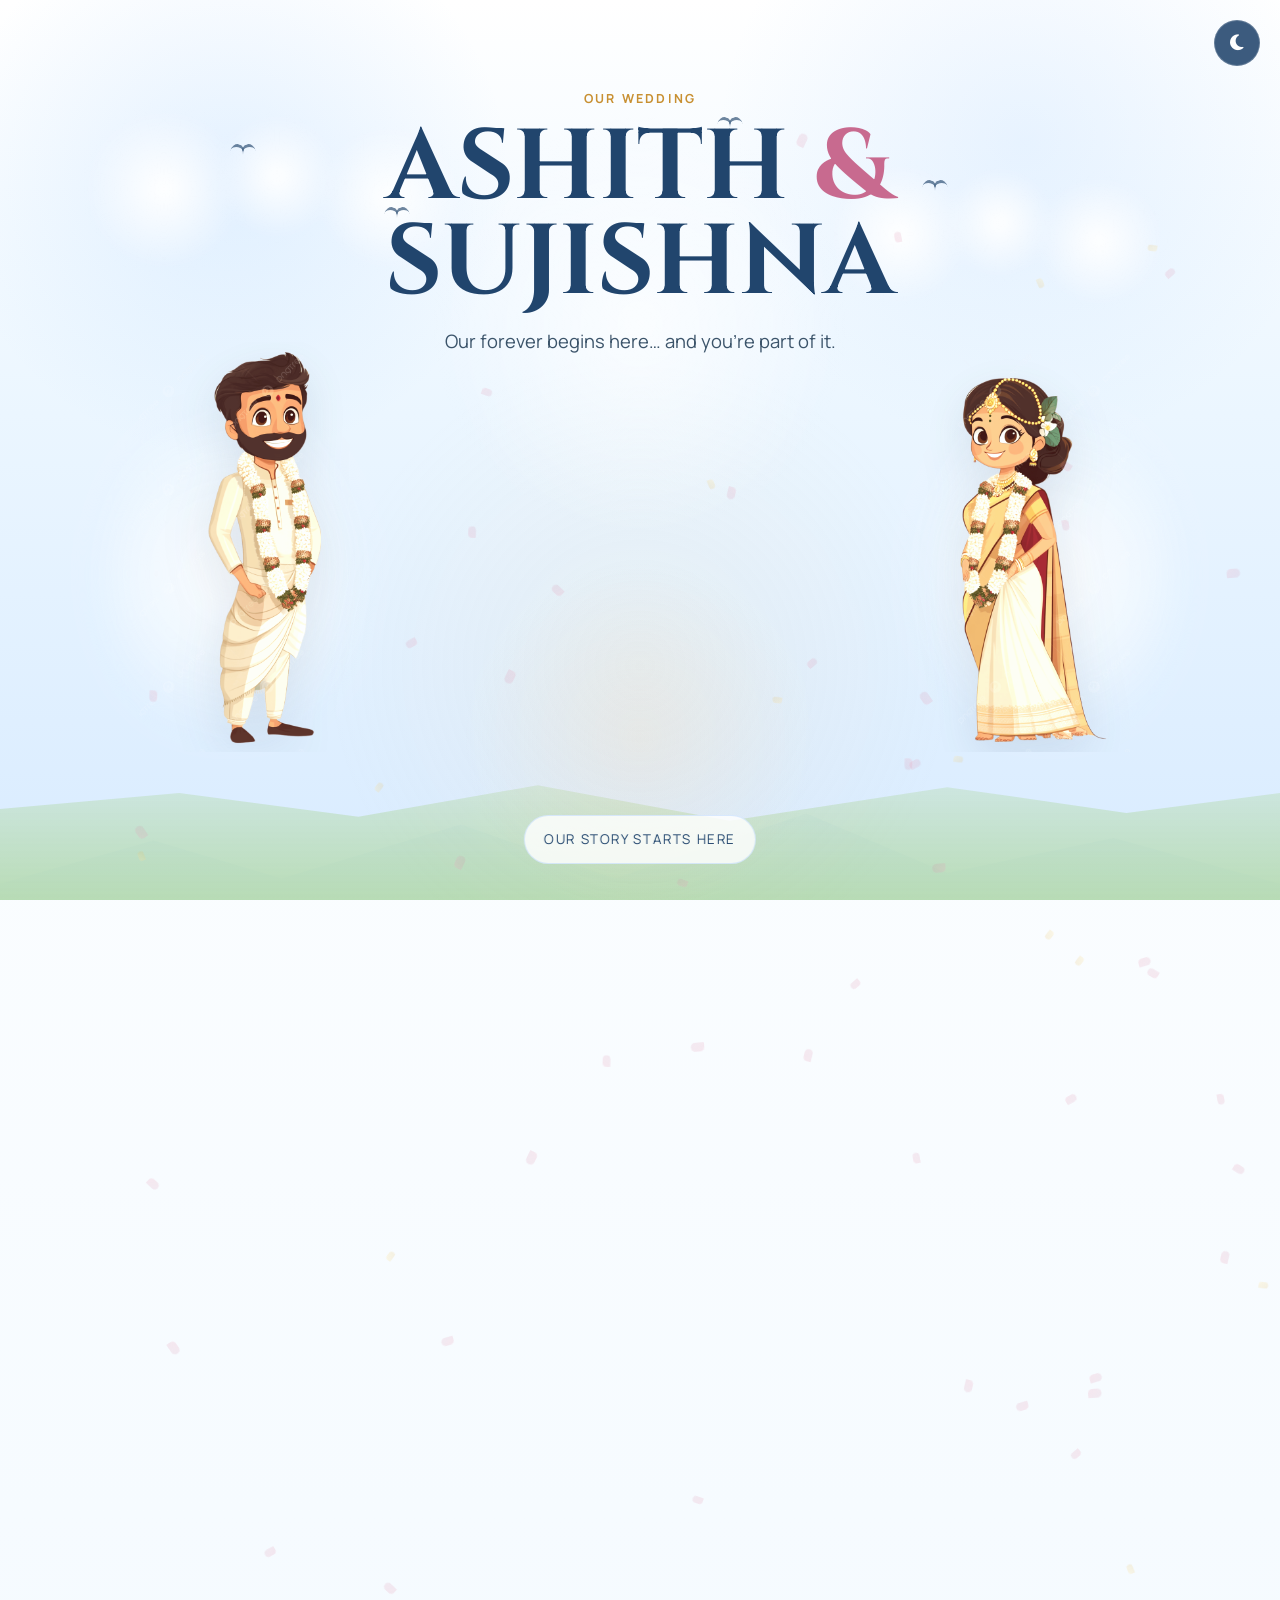
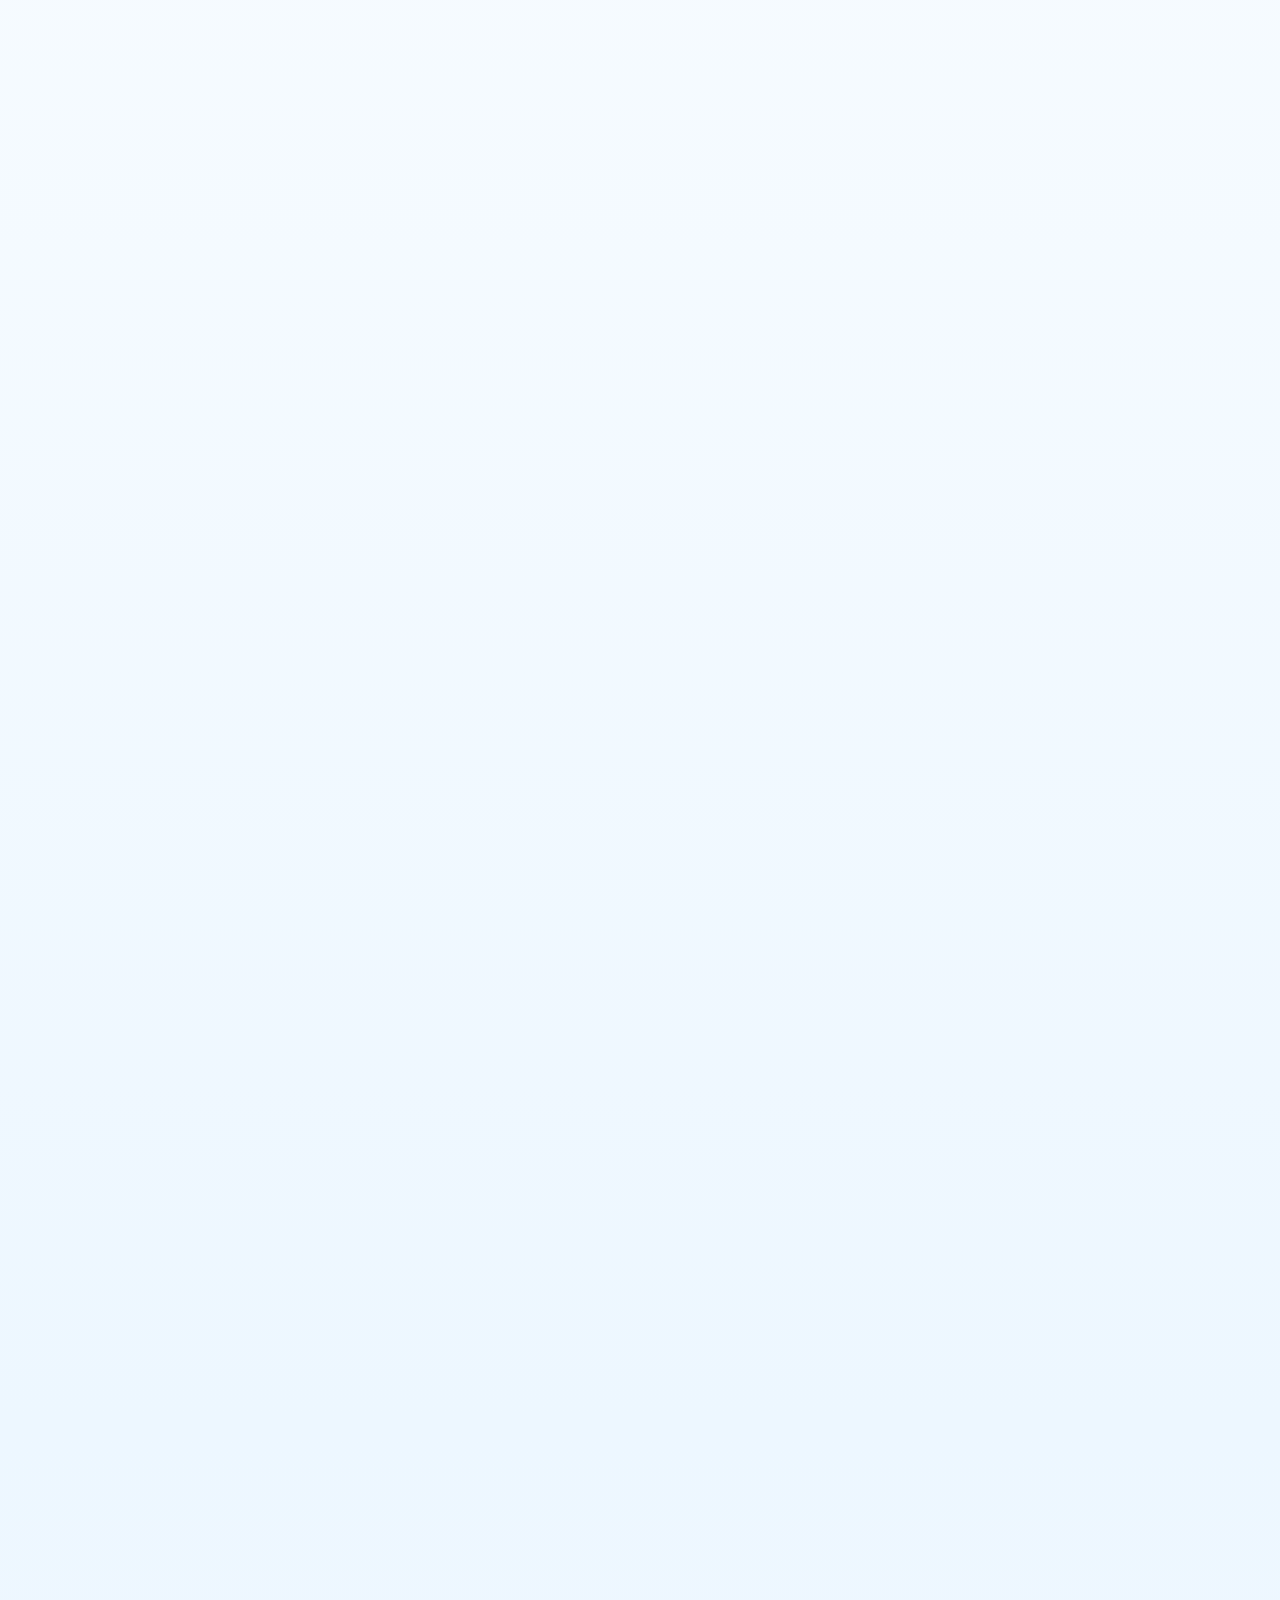
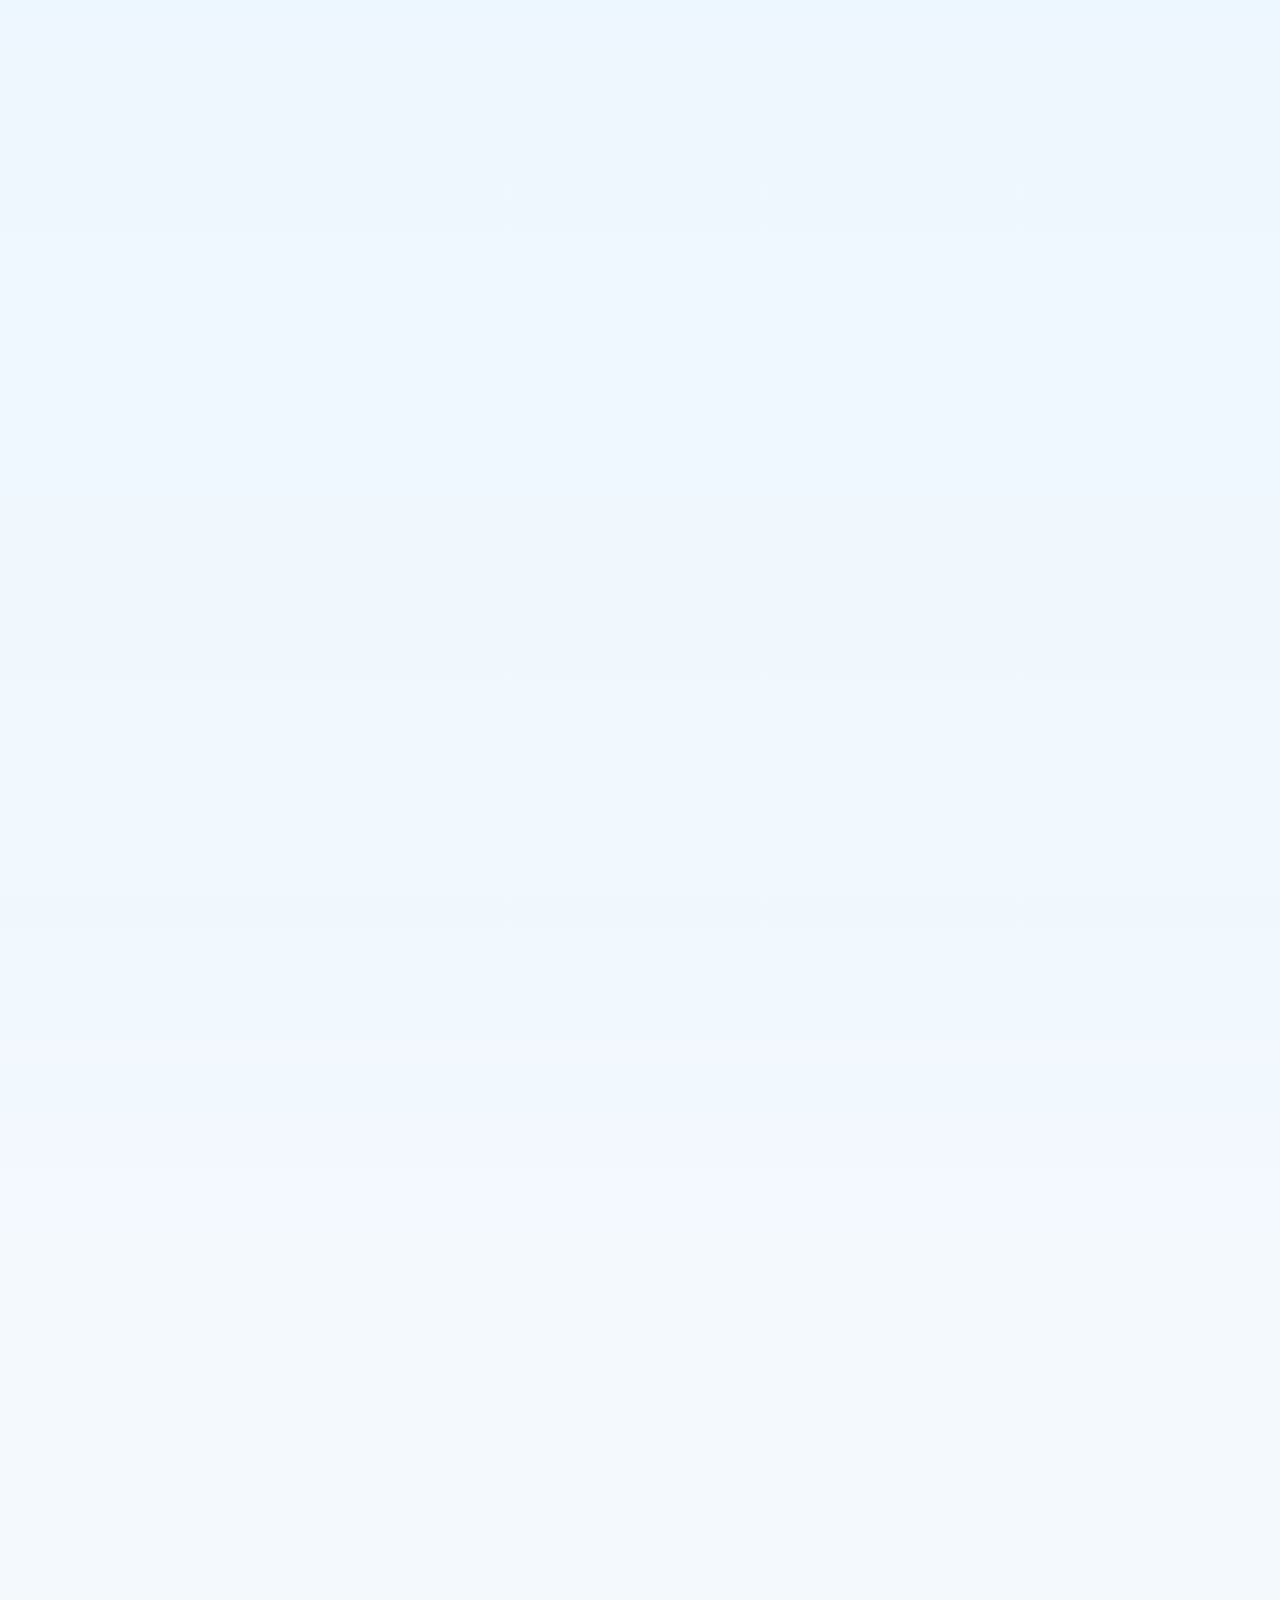
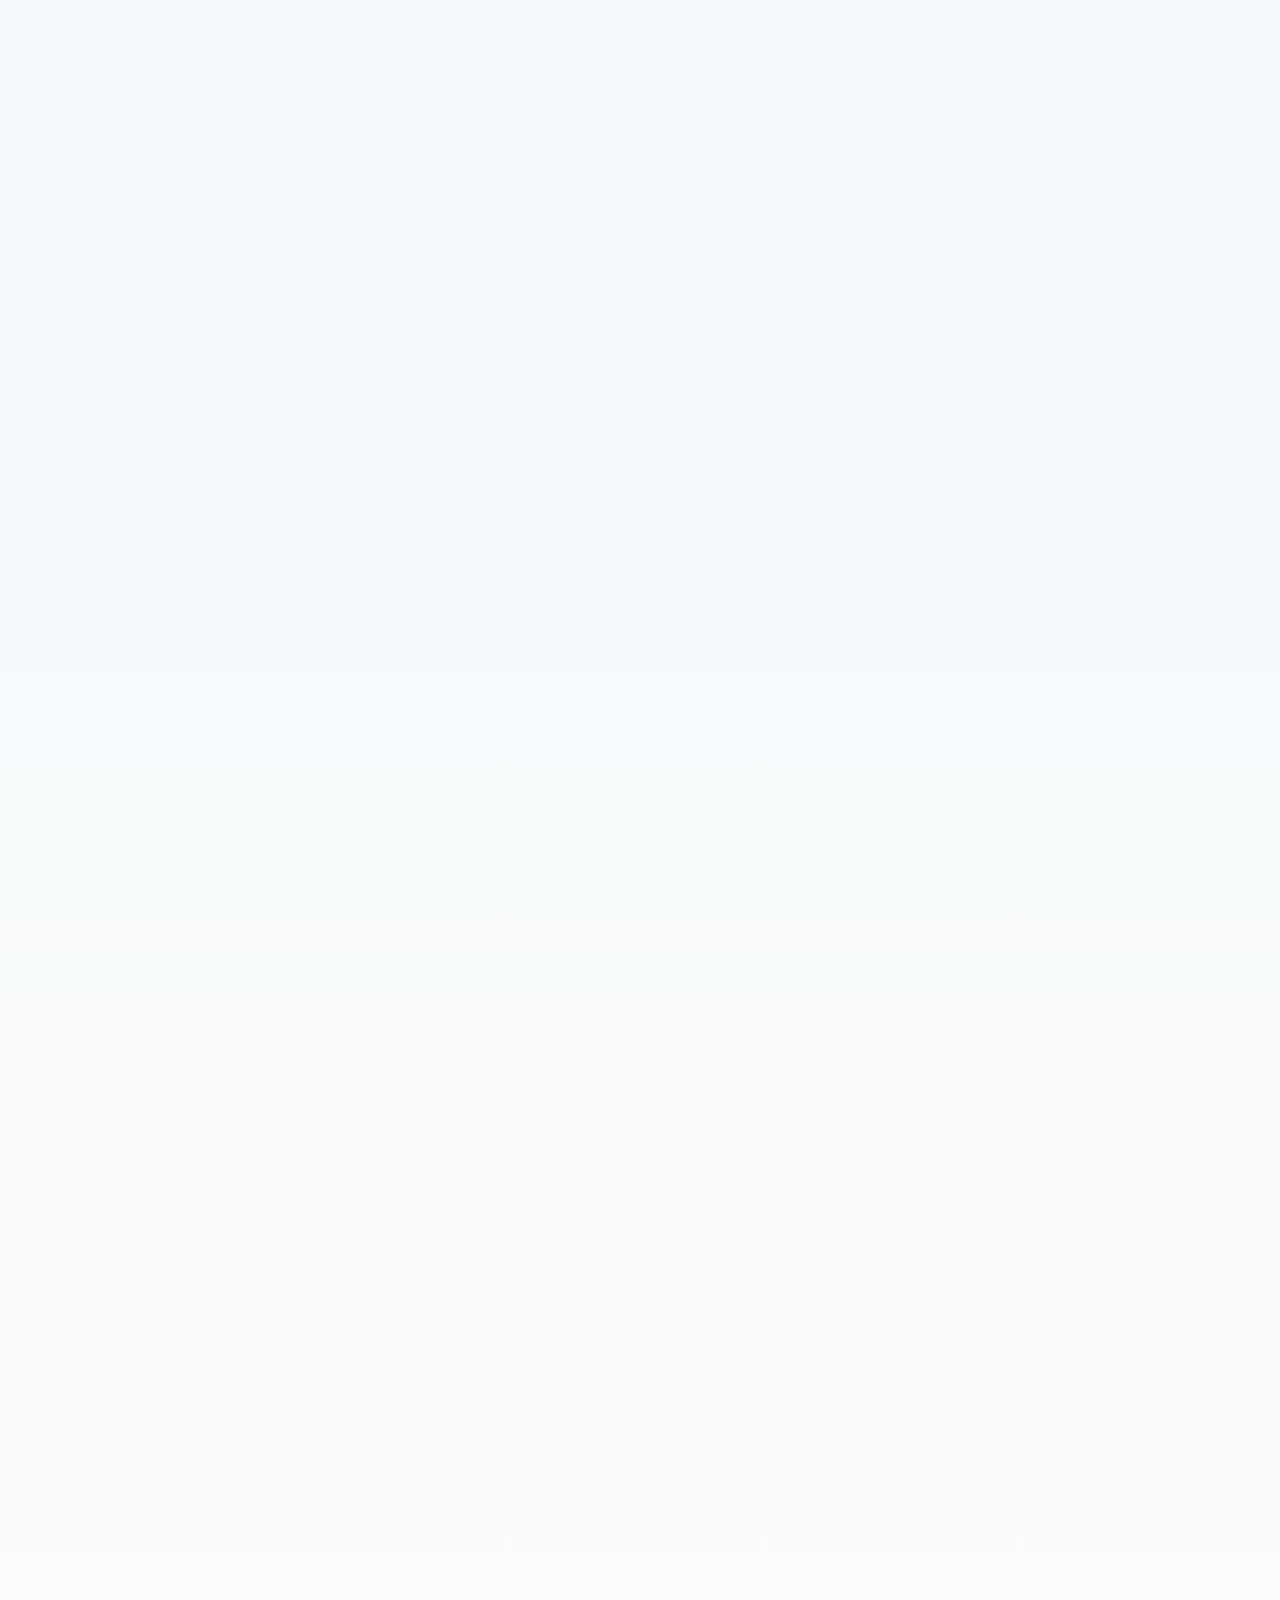
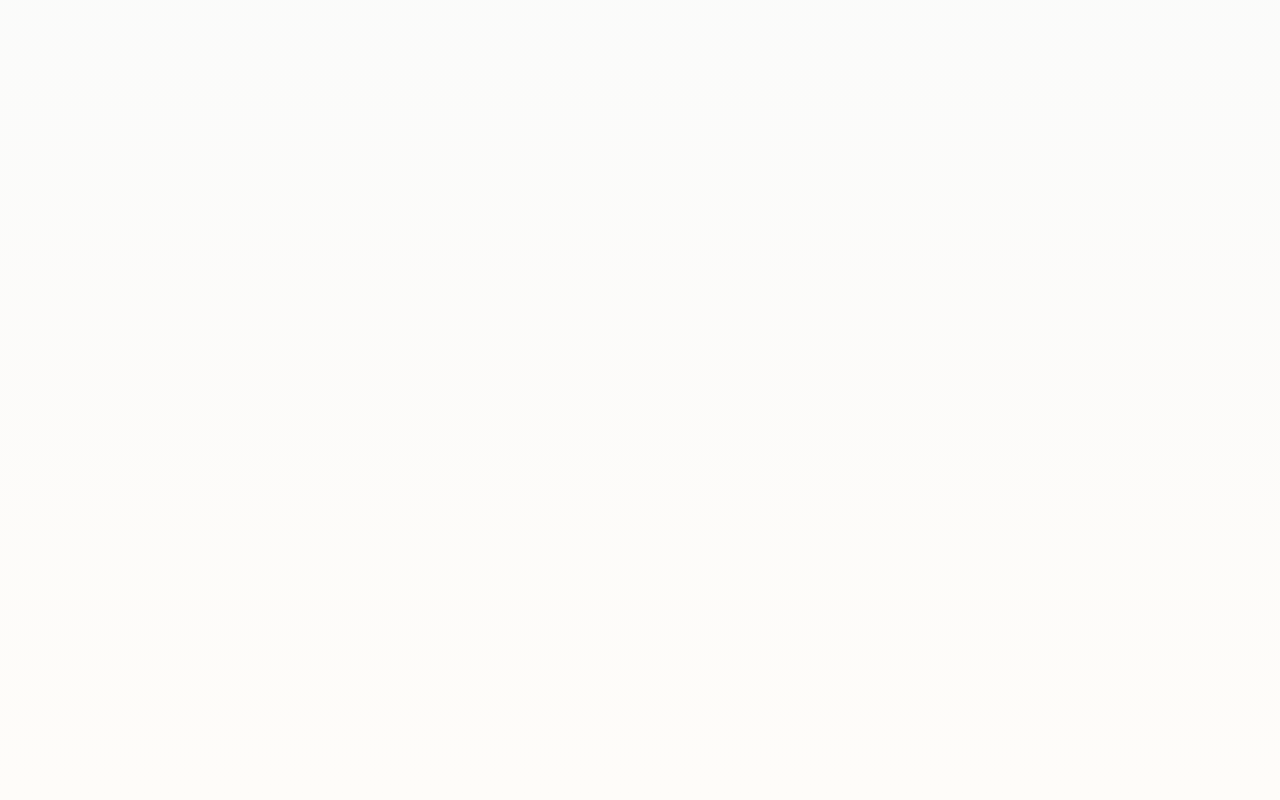
==== Achu-Ammu-Wedding/index.html @ bea8761b "added link" ====
<!DOCTYPE html>
<html lang="en">

<head>
    <meta charset="UTF-8">
    <meta name="viewport" content="width=device-width, initial-scale=1.0">
    <title>ASHITH & SUJISHNA | Wedding </title>
    <link rel="preconnect" href="https://fonts.googleapis.com">
    <link rel="preconnect" href="https://fonts.gstatic.com" crossorigin>
    <link
        href="https://fonts.googleapis.com/css2?family=Cinzel:wght@500;700&family=Manrope:wght@400;600;700&display=swap"
        rel="stylesheet">
    <link rel="stylesheet" href="https://cdnjs.cloudflare.com/ajax/libs/font-awesome/6.4.0/css/all.min.css">
    <link rel="stylesheet" href="./styles.css">
</head>

<body>
    <a href="../index.html" class="theme-toggle" aria-label="Switch to night mode theme" title="Night mode">
        <i class="fas fa-moon"></i>
    </a>
    <div class="birds" aria-hidden="true">
        <span class="bird bird-1"></span>
        <span class="bird bird-2"></span>
        <span class="bird bird-3"></span>
        <span class="bird bird-4"></span>
    </div>
    <div class="petals" id="petals" aria-hidden="true"></div>
    <div class="celebration" id="celebration" aria-hidden="true"></div>

    <main class="viewport-story">
        <section class="story-stage" id="story-stage">
            <div class="bg-layer bg-sky"></div>
            <div class="bg-layer bg-mountains"></div>
            <div class="bg-layer bg-garden"></div>
            <div class="bg-layer bg-glow"></div>
            <div class="ceremony-backdrop" aria-hidden="true"></div>

            <div class="cloud cloud-left"></div>
            <div class="cloud cloud-right"></div>

            <header class="scene-title">
                <p class="eyebrow">Our Wedding</p>
                <h1>ASHITH <span>&</span> SUJISHNA</h1>
                <p class="subtitle">Our forever begins here… and you're part of it.</p>
                <p class="welcome-line" id="welcome-line" aria-label="Welcomes You">
                    <span>W</span><span>e</span><span>l</span><span>c</span><span>o</span><span>m</span><span>e</span><span>s</span>
                    <span class="welcome-gap"></span>
                    <span>Y</span><span>o</span><span>u</span>
                </p>
            </header>

            <div class="journey-line" aria-hidden="true">
                <span class="journey-dot start-left"></span>
                <span class="journey-dot start-right"></span>
                <span class="journey-dot meet-center"></span>
            </div>

            <section class="character groom" id="groom" role="button" aria-label="Show groom greeting">
                <div class="character-card">
                    <img src="./assets/groom-intro.png" alt="Cartoon groom illustration used for groom introduction"
                        class="character-crop character-crop-groom">
                </div>
                <div class="speech-bubble speech-bubble-groom">
                    <strong>Hi!</strong>
                    <span>I am the groom, Ashith.</span>
                </div>
            </section>

            <section class="character bride" id="bride" role="button" aria-label="Show bride greeting">
                <div class="character-card">
                    <img src="./assets/bride-intro.png" alt="Cartoon bride illustration used for bride introduction"
                        class="character-crop character-crop-bride">
                </div>
                <div class="speech-bubble speech-bubble-bride">
                    <strong>Hi!</strong>
                    <span>I am the bride, Sujishna.</span>
                </div>
            </section>

            <section class="return-union" id="return-union" aria-hidden="true">
                <img src="./assets/couple.png" alt="Bride and groom together welcome illustration">
            </section>

            <section class="ceremony-scene" id="ceremony-scene">
                <div class="mandap">
                    <img src="./assets/mandap-removebg-preview.png" alt="Wedding mandap">
                </div>
                <div class="union-couple">
                    <img src="./assets/couple.png" alt="Bride and groom together inside the mandap">
                </div>
                <div class="union-glow"></div>
                <div class="wedding-text">
                    <p class="eyebrow">Wedding</p>
                    <h2>Two hearts,One Soul.</h2>
                    <p>Sunday, May 3</p>
                    <p>9:45 AM - 10:30 AM</p>
                    <p>SHA International Auditorium,Chettuva,Kerala</p>
                </div>
            </section>

            <section class="reception-scene" id="reception-scene">
                <div class="reception-backdrop">
                    <img src="./assets/reception.png" alt="Reception background">
                </div>
                <div class="reception-couple">
                    <img src="./assets/recption-removebg-preview.png" alt="Bride and groom reception illustration">
                </div>
                <div class="reception-lights">
                    <span class="light-orb orb-1"></span>
                    <span class="light-orb orb-2"></span>
                    <span class="light-orb orb-3"></span>
                    <span class="light-orb orb-4"></span>
                </div>
                <div class="reception-hangings">
                    <div class="hanging-card hanging-card-date">
                        <p class="eyebrow">Reception Night</p>
                        <h3>Sunday, May 3</h3>
                        <p>4:00 PM onward</p>
                    </div>
                    <div class="hanging-card hanging-card-place">
                        <p class="eyebrow">Venue</p>
                        <h3>Jubilee Convention Center,Kattoor</h3>
                        <p>Dinner, lights, and celebration</p>
                    </div>
                </div>
            </section>

            <div class="scroll-prompt">Our Story Starts here</div>
        </section>
    </main>

    <div class="scroll-track" aria-hidden="true">
        <section></section>
        <section></section>
        <section></section>
        <section></section>
        <section></section>
        <section></section>
        <section></section>
        <section></section>
    </div>

    <script src="./script.js"></script>
</body>

</html>
---- Achu-Ammu-Wedding/styles.css ----
:root {
    --blue: #78b8ff;
    --cloud: #eaf5ff;
    --gold: #c89032;
    --soft-gold: #f4d9a1;
    --ivory: #fff8ed;
    --ink: #21456d;
    --rose: #c86a8f;
    --text: #27415a;
    --ceremony-glow: 0;
    --ceremony-shift: 0;
    --celebration-boost: 0;
    --reception-progress: 0;
}

* {
    box-sizing: border-box;
    margin: 0;
    padding: 0;
}

html {
    scroll-behavior: smooth;
}

body {
    min-height: 500vh;
    overflow-x: hidden;
    font-family: "Manrope", sans-serif;
    background:
        linear-gradient(180deg,
            color-mix(in srgb, #ffffff calc(100% - (var(--ceremony-shift) * 20%)), #fff3dc calc(var(--ceremony-shift) * 20%)) 0%,
            color-mix(in srgb, #edf7ff calc(100% - (var(--ceremony-shift) * 45%)), #ffe7b6 calc(var(--ceremony-shift) * 45%)) 42%,
            color-mix(in srgb, #fefcf9 calc(100% - (var(--ceremony-shift) * 60%)), #f3d79e calc(var(--ceremony-shift) * 60%)) 100%);
    color: var(--text);
}

.theme-toggle {
    position: fixed;
    top: 20px;
    right: 20px;
    z-index: 1000;
    background: rgba(33, 69, 109, 0.88);
    color: #fff;
    width: 46px;
    height: 46px;
    padding: 0;
    border-radius: 50%;
    font-size: 0;
    text-decoration: none;
    display: inline-flex;
    align-items: center;
    justify-content: center;
    border: 1px solid rgba(255, 255, 255, 0.18);
    transition: transform 0.25s ease, background-color 0.25s ease;
}

.theme-toggle:hover {
    background: rgba(33, 69, 109, 1);
    transform: translateY(-1px);
}

.theme-toggle i {
    font-size: 18px;
    line-height: 1;
}

.viewport-story {
    position: fixed;
    inset: 0;
    overflow: hidden;
}

.story-stage {
    position: relative;
    width: 100%;
    height: 100%;
    isolation: isolate;
}

.bg-layer,
.character,
.ceremony-scene,
.reception-scene,
.ceremony-backdrop,
.scene-title,
.scroll-prompt,
.journey-line,
.cloud,
.birds {
    position: absolute;
    will-change: transform, opacity;
}

.bg-layer {
    inset: 0;
}

.bg-sky {
    background:
        radial-gradient(circle at 18% 20%, color-mix(in srgb, rgba(120, 184, 255, 0.16) calc(100% - (var(--ceremony-shift) * 60%)), rgba(255, 230, 180, 0.22) calc(var(--ceremony-shift) * 60%)), transparent 22%),
        radial-gradient(circle at 80% 16%, color-mix(in srgb, rgba(162, 205, 255, 0.2) calc(100% - (var(--ceremony-shift) * 70%)), rgba(255, 210, 150, 0.24) calc(var(--ceremony-shift) * 70%)), transparent 24%),
        linear-gradient(180deg,
            color-mix(in srgb, #ffffff calc(100% - (var(--ceremony-shift) * 30%)), #fff7ea calc(var(--ceremony-shift) * 30%)) 0%,
            color-mix(in srgb, #ebf6ff calc(100% - (var(--ceremony-shift) * 80%)), #f9dfac calc(var(--ceremony-shift) * 80%)) 46%,
            color-mix(in srgb, #d8ebff calc(100% - (var(--ceremony-shift) * 90%)), #eabf78 calc(var(--ceremony-shift) * 90%)) 100%);
    z-index: 1;
}

.bg-mountains {
    inset: auto 0 -6% 0;
    height: 30%;
    background:
        linear-gradient(180deg, rgba(255, 255, 255, 0) 0%, color-mix(in srgb, rgba(181, 214, 243, 0.45) calc(100% - (var(--ceremony-shift) * 100%)), rgba(222, 189, 121, 0.45) calc(var(--ceremony-shift) * 100%)) 100%);
    clip-path: polygon(0 100%, 0 74%, 12% 58%, 22% 72%, 36% 52%, 48% 72%, 63% 48%, 74% 70%, 87% 57%, 100% 74%, 100% 100%);
    opacity: calc(0.9 - (var(--ceremony-shift) * 0.55));
    z-index: 2;
}

.bg-garden {
    inset: auto 0 0 0;
    height: 22%;
    background:
        linear-gradient(180deg, rgba(168, 205, 165, 0) 0%, color-mix(in srgb, rgba(181, 218, 173, 0.9) calc(100% - (var(--ceremony-shift) * 100%)), rgba(214, 192, 132, 0.92) calc(var(--ceremony-shift) * 100%)) 100%);
    clip-path: polygon(0 100%, 0 54%, 14% 46%, 28% 58%, 42% 42%, 57% 60%, 74% 43%, 88% 56%, 100% 46%, 100% 100%);
    z-index: 3;
    opacity: calc(1 - (var(--ceremony-shift) * 0.45));
}

.bg-glow {
    background:
        radial-gradient(circle at 50% 36%, color-mix(in srgb, rgba(255, 255, 255, 0.7) calc(100% - (var(--ceremony-shift) * 60%)), rgba(255, 245, 217, 0.88) calc(var(--ceremony-shift) * 60%)) 0%, rgba(255, 255, 255, 0) 24%),
        radial-gradient(circle at 50% 82%, rgba(255, 211, 161, calc(0.18 + (var(--ceremony-shift) * 0.16))) 0%, transparent 18%),
        radial-gradient(circle at 50% 74%, rgba(244, 217, 161, calc(0.12 + (var(--ceremony-glow) * 0.28))) 0%, rgba(244, 217, 161, 0) 34%),
        radial-gradient(circle at 50% 58%, rgba(255, 219, 128, calc(var(--celebration-boost) * 0.24)) 0%, rgba(255, 219, 128, 0) 42%);
    z-index: 4;
}

.ceremony-backdrop {
    inset: 0;
    opacity: 0;
    z-index: 6;
    background:
        radial-gradient(circle at 50% 18%, rgba(255, 249, 229, 0.98) 0%, rgba(255, 228, 163, 0.58) 22%, rgba(255, 228, 163, 0) 44%),
        radial-gradient(circle at 50% 62%, rgba(244, 211, 140, 0.22) 0%, rgba(244, 211, 140, 0) 36%),
        linear-gradient(180deg, rgba(188, 126, 45, 0.04) 0%, rgba(208, 151, 67, 0.18) 26%, rgba(139, 78, 24, 0.36) 100%);
}

.ceremony-backdrop::before,
.ceremony-backdrop::after {
    content: "";
    position: absolute;
    top: 0;
    width: 28vw;
    height: 72vh;
    background:
        linear-gradient(180deg, rgba(180, 128, 58, 0.96) 0%, rgba(138, 82, 28, 0.98) 100%);
    filter: drop-shadow(0 10px 24px rgba(137, 87, 32, 0.22));
}

.ceremony-backdrop::before {
    left: -4vw;
    clip-path: polygon(0 0, 100% 0, 78% 100%, 0 88%);
}

.ceremony-backdrop::after {
    right: -4vw;
    clip-path: polygon(0 0, 100% 0, 100% 88%, 22% 100%);
}

.cloud {
    border-radius: 999px;
    background:
        radial-gradient(circle at 20% 50%, color-mix(in srgb, rgba(255, 255, 255, 0.98) calc(100% - (var(--ceremony-shift) * 50%)), rgba(255, 245, 224, 0.94) calc(var(--ceremony-shift) * 50%)) 0%, transparent 22%),
        radial-gradient(circle at 46% 42%, color-mix(in srgb, rgba(255, 255, 255, 0.96) calc(100% - (var(--ceremony-shift) * 50%)), rgba(255, 239, 210, 0.9) calc(var(--ceremony-shift) * 50%)) 0%, transparent 24%),
        radial-gradient(circle at 72% 55%, color-mix(in srgb, rgba(255, 255, 255, 0.96) calc(100% - (var(--ceremony-shift) * 50%)), rgba(255, 239, 210, 0.9) calc(var(--ceremony-shift) * 50%)) 0%, transparent 22%);
    filter: blur(6px);
    z-index: 5;
    opacity: calc(1 - (var(--ceremony-shift) * 0.65));
}

.cloud-left {
    top: 12%;
    left: 6%;
    width: 34vw;
    height: 18vh;
}

.cloud-right {
    top: 18%;
    right: 8%;
    width: 30vw;
    height: 16vh;
}

.birds {
    inset: 0;
    pointer-events: none;
    z-index: 9;
}

.bird {
    position: absolute;
    width: 26px;
    height: 14px;
}

.bird::before,
.bird::after {
    content: "";
    position: absolute;
    top: 0;
    width: 14px;
    height: 14px;
    border-top: 3px solid rgba(35, 70, 108, 0.65);
    border-radius: 50%;
}

.bird::before {
    left: 0;
    transform: rotate(14deg);
}

.bird::after {
    right: 0;
    transform: rotate(-14deg);
}

.bird-1 {
    top: 16%;
    left: 18%;
}

.bird-2 {
    top: 13%;
    left: 56%;
}

.bird-3 {
    top: 20%;
    left: 72%;
}

.bird-4 {
    top: 23%;
    left: 30%;
}

.petals {
    position: fixed;
    inset: 0;
    pointer-events: none;
    z-index: 20;
}

.celebration {
    position: fixed;
    inset: 0;
    pointer-events: none;
    z-index: 19;
    opacity: 0;
}

.celebration::before {
    content: "";
    position: absolute;
    inset: 0;
    background:
        radial-gradient(circle at 50% 35%, rgba(255, 235, 180, calc(var(--celebration-boost) * 0.26)) 0%, rgba(255, 235, 180, 0) 26%),
        radial-gradient(circle at 24% 24%, rgba(255, 220, 150, calc(var(--celebration-boost) * 0.18)) 0%, rgba(255, 220, 150, 0) 18%),
        radial-gradient(circle at 76% 24%, rgba(255, 220, 150, calc(var(--celebration-boost) * 0.18)) 0%, rgba(255, 220, 150, 0) 18%);
}

.petal {
    position: absolute;
    width: 12px;
    height: 8px;
    border-radius: 12px 12px 12px 2px;
    background: linear-gradient(135deg, rgba(237, 170, 193, 0.92), rgba(200, 106, 143, 0.45));
    opacity: 0.55;
}

.petal.golden {
    background: linear-gradient(135deg, rgba(255, 232, 166, 0.96), rgba(219, 171, 66, 0.58));
}

.confetti {
    position: absolute;
    top: -8%;
    width: 12px;
    height: 16px;
    border-radius: 3px;
    background: linear-gradient(180deg, #ffe7ae 0%, #d8a73b 100%);
    box-shadow: 0 0 14px rgba(255, 219, 132, 0.4);
}

.confetti.round {
    width: 10px;
    height: 10px;
    border-radius: 50%;
}

.scene-title {
    top: 10%;
    left: 50%;
    width: min(76vw, 860px);
    text-align: center;
    transform: translateX(-50%);
    z-index: 12;
}

.eyebrow {
    color: var(--gold);
    text-transform: uppercase;
    letter-spacing: 0.18em;
    font-size: 0.78rem;
    font-weight: 700;
}

.scene-title h1 {
    margin: 0.9rem 0 1rem;
    font-family: "Cinzel", serif;
    font-size: clamp(3rem, 8vw, 6.2rem);
    line-height: 0.95;
    color: var(--ink);
}

.scene-title h1 span {
    color: var(--rose);
}

.subtitle {
    width: min(88%, 700px);
    margin: 0 auto;
    font-size: clamp(1rem, 2vw, 1.15rem);
    line-height: 1.7;
    color: rgba(39, 65, 90, 0.9);
}

.welcome-line {
    display: flex;
    justify-content: center;
    align-items: center;
    gap: 0.08em;
    margin-top: 1rem;
    min-height: 2rem;
    opacity: 0;
    transform: translateY(10px);
    transition: opacity 220ms ease, transform 220ms ease;
    pointer-events: none;
}

.welcome-line span {
    display: inline-block;
    font-family: "Cinzel", serif;
    font-size: clamp(1rem, 2.1vw, 1.45rem);
    font-weight: 700;
    color: #b97a1f;
    text-shadow: 0 6px 16px rgba(255, 218, 156, 0.28);
    opacity: 0;
    transform: translateY(12px) scale(0.92);
}

.welcome-line.is-visible {
    opacity: 1;
    transform: translateY(0);
}

.welcome-line.is-visible span {
    animation: welcomeBounce 0.48s ease forwards;
}

.welcome-line .welcome-gap {
    width: 0.7em;
    opacity: 1;
    transform: none;
    animation: none;
}

.journey-line {
    display: none;
}

.journey-dot {
    position: absolute;
    top: 50%;
    width: 14px;
    height: 14px;
    border-radius: 50%;
    background: #d5b061;
    box-shadow: 0 0 14px rgba(213, 176, 97, 0.45);
    transform: translate(-50%, -50%);
}

.start-left {
    left: 0;
}

.start-right {
    left: 100%;
}

.meet-center {
    left: 50%;
}

.character {
    width: 280px;
    text-align: center;
    z-index: 14;
    cursor: pointer;
    overflow: visible;
    pointer-events: auto;
    touch-action: manipulation;
    -webkit-tap-highlight-color: transparent;
}

.return-union {
    position: absolute;
    left: 50%;
    bottom: -8%;
    width: min(26vw, 300px);
    height: min(54vh, 460px);
    transform: translateX(-50%);
    opacity: 0;
    pointer-events: none;
    z-index: 15;
}

.return-union img {
    width: 100%;
    height: 100%;
    object-fit: contain;
    filter: brightness(1.02) contrast(1.05) saturate(1.02) drop-shadow(0 16px 24px rgba(30, 58, 90, 0.12));
}

.character::before {
    content: "";
    position: absolute;
    left: 50%;
    top: 50%;
    width: 88%;
    height: 82%;
    transform: translate(-50%, -42%);
    border-radius: 50%;
    background:
        radial-gradient(circle, rgba(255, 255, 255, 0.92) 0%, rgba(244, 250, 255, 0.78) 42%, rgba(244, 250, 255, 0) 78%);
    filter: blur(18px);
    z-index: 0;
    pointer-events: none;
}

.groom {
    left: 7%;
    top: 38%;
}

.bride {
    right: 7%;
    top: 38%;
}

.character-card {
    position: relative;
    width: 100%;
    height: 410px;
    overflow: hidden;
    background: transparent;
    box-shadow: none;
    z-index: 1;
}

.character-card img {
    position: absolute;
    top: 0;
    width: 100%;
    max-width: 100%;
    height: 100%;
    object-fit: contain;
    object-position: center top;
    filter: brightness(1.02) contrast(1.06) saturate(1.02) drop-shadow(0 16px 24px rgba(30, 58, 90, 0.12));
}

.character-crop {
    mix-blend-mode: normal;
    opacity: 1;
}

.character-crop-groom {
    left: 0;
    top: -1%;
    clip-path: none;
}

.character-crop-bride {
    left: 0;
    top: 0;
    clip-path: none;
}

.character-name {
    margin-top: 0.8rem;
    font-size: 0.72rem;
    letter-spacing: 0.16em;
    text-transform: uppercase;
    color: rgba(39, 65, 90, 0.68);
}

.character strong {
    display: block;
    margin-top: 0.25rem;
    font-family: "Cinzel", serif;
    font-size: 1.4rem;
    color: var(--ink);
}

.speech-bubble {
    position: absolute;
    top: -104px;
    min-width: 170px;
    max-width: 220px;
    padding: 0.85rem 0.95rem;
    border-radius: 18px;
    background: rgba(255, 255, 255, 0.96);
    border: 2px solid rgba(120, 184, 255, 0.24);
    box-shadow: 0 14px 24px rgba(74, 120, 173, 0.14);
    opacity: 0;
    transform: translateY(10px) scale(0.96);
    transition: opacity 180ms ease, transform 180ms ease;
    pointer-events: none;
    text-align: left;
    z-index: 18;
    visibility: hidden;
}

.character:hover,
.character.is-speaking,
.character:focus-within {
    z-index: 30;
}

.speech-bubble::after {
    content: "";
    position: absolute;
    bottom: -10px;
    width: 18px;
    height: 18px;
    background: rgba(255, 255, 255, 0.96);
    border-right: 2px solid rgba(120, 184, 255, 0.24);
    border-bottom: 2px solid rgba(120, 184, 255, 0.24);
    transform: rotate(45deg);
}

.speech-bubble strong {
    display: block;
    margin: 0 0 0.15rem;
    font-family: "Cinzel", serif;
    font-size: 1rem;
    color: var(--ink);
}

.speech-bubble span {
    display: block;
    font-size: 0.92rem;
    line-height: 1.4;
    color: rgba(39, 65, 90, 0.9);
}

.speech-bubble-groom {
    left: 50%;
    transform: translateX(-50%) translateY(10px) scale(0.96);
}

.speech-bubble-groom::after {
    left: 50%;
    transform: translateX(-50%) rotate(45deg);
}

.speech-bubble-bride {
    left: 50%;
    transform: translateX(-50%) translateY(10px) scale(0.96);
}

.speech-bubble-bride::after {
    left: 50%;
    transform: translateX(-50%) rotate(45deg);
}

.character:hover .speech-bubble,
.character.is-speaking .speech-bubble,
.character:focus-within .speech-bubble {
    visibility: visible;
    opacity: 1;
    transform: translateX(-50%) translateY(0) scale(1);
}

.ceremony-scene {
    left: 50%;
    bottom: 2%;
    width: min(58vw, 820px);
    height: min(82vh, 820px);
    transform: translateX(-50%);
    z-index: 16;
    opacity: 0;
    pointer-events: none;
}

.ceremony-scene::before {
    content: "";
    position: absolute;
    inset: 8% 8% 14%;
    background:
        radial-gradient(circle, rgba(255, 242, 216, calc(0.34 + (var(--ceremony-glow) * 0.18) + (var(--celebration-boost) * 0.18))) 0%, rgba(255, 232, 187, 0.16) 42%, rgba(255, 232, 187, 0) 72%);
    filter: blur(24px);
}

.ceremony-scene::after {
    content: "";
    position: absolute;
    inset: 2% 10% 6%;
    background:
        radial-gradient(circle at 50% 58%, rgba(255, 223, 160, calc((var(--ceremony-glow) * 0.18) + (var(--celebration-boost) * 0.1))) 0%, rgba(255, 223, 160, 0) 44%);
    border-radius: 42px;
    z-index: 0;
}

.mandap {
    position: absolute;
    inset: 0;
    z-index: 1;
}

.mandap img {
    width: 100%;
    height: 100%;
    object-fit: contain;
    opacity: 1;
    filter:
        sepia(0.14) saturate(1.06) brightness(1.02) contrast(1.03) drop-shadow(0 26px 36px rgba(183, 140, 58, calc(0.18 + (var(--celebration-boost) * 0.16))));
}

.union-couple {
    position: absolute;
    left: 50%;
    bottom: 19%;
    width: 34%;
    height: 46%;
    transform: translateX(-50%);
    overflow: hidden;
    border-radius: 26px;
    z-index: 2;
}

.union-couple img {
    position: absolute;
    left: 50%;
    top: 2%;
    width: 180%;
    max-width: none;
    height: 100%;
    object-fit: contain;
    transform: translateX(-50%);
    mix-blend-mode: screen;
    z-index: 1;
}

.union-couple::before {
    content: "";
    position: absolute;
    inset: -12% -22% -6%;
    background:
        radial-gradient(circle at 50% 46%, rgba(255, 238, 204, 0.22) 0%, rgba(255, 238, 204, 0.1) 18%, rgba(255, 238, 204, 0.04) 36%, rgba(255, 238, 204, 0) 64%);
    z-index: 0;
}

.union-glow {
    position: absolute;
    left: 50%;
    bottom: 24%;
    width: 280px;
    height: 150px;
    border-radius: 50%;
    background: radial-gradient(circle, rgba(255, 218, 160, calc(0.34 + (var(--celebration-boost) * 0.2))) 0%, rgba(255, 218, 160, calc(0.12 + (var(--celebration-boost) * 0.1))) 45%, rgba(255, 218, 160, 0) 76%);
    transform: translateX(-50%);
    z-index: 1;
}

.wedding-text {
    position: absolute;
    left: 50%;
    bottom: 6%;
    width: min(62%, 360px);
    padding: 0.95rem 1rem;
    border-radius: 18px;
    background: linear-gradient(180deg, rgba(255, 247, 229, 0.74), rgba(250, 235, 199, 0.68));
    border: 1px solid rgba(200, 144, 50, 0.22);
    box-shadow: 0 14px 28px rgba(200, 144, 50, 0.12);
    backdrop-filter: blur(4px);
    text-align: center;
    transform: translateX(-50%);
    z-index: 3;
}

.wedding-text .eyebrow {
    color: #aa7a2d;
}

.wedding-text h2 {
    margin-top: 0.35rem;
    font-family: "Cinzel", serif;
    font-size: clamp(1.2rem, 2vw, 1.8rem);
    color: #735120;
}

.wedding-text p {
    margin-top: 0.22rem;
    color: rgba(84, 68, 40, 0.86);
    line-height: 1.35;
    font-size: 0.98rem;
}

.reception-scene {
    position: absolute;
    inset: 0;
    opacity: 0;
    z-index: 17;
    pointer-events: none;
    background:
        radial-gradient(circle at 50% 12%, rgba(255, 210, 144, calc(0.16 + (var(--reception-progress) * 0.14))) 0%, rgba(255, 210, 144, 0) 24%),
        radial-gradient(circle at 50% 78%, rgba(113, 42, 132, calc(0.16 + (var(--reception-progress) * 0.14))) 0%, rgba(113, 42, 132, 0) 36%),
        linear-gradient(180deg, #251130 0%, #3a1945 42%, #241028 100%);
}

.reception-scene::before {
    content: "";
    position: absolute;
    inset: 0;
    z-index: 2;
    pointer-events: none;
    opacity: 0;
    background:
        radial-gradient(circle at 14% 24%, rgba(255, 194, 92, 0.34) 0%, rgba(255, 194, 92, 0) 18%),
        radial-gradient(circle at 82% 22%, rgba(255, 106, 187, 0.3) 0%, rgba(255, 106, 187, 0) 18%),
        radial-gradient(circle at 30% 74%, rgba(90, 148, 255, 0.28) 0%, rgba(90, 148, 255, 0) 20%),
        radial-gradient(circle at 74% 76%, rgba(77, 223, 157, 0.26) 0%, rgba(77, 223, 157, 0) 20%),
        radial-gradient(circle at 52% 42%, rgba(255, 235, 169, 0.22) 0%, rgba(255, 235, 169, 0) 24%);
    mix-blend-mode: screen;
    transition: opacity 220ms ease;
}

.reception-scene::after {
    content: "";
    position: absolute;
    inset: 0;
    z-index: 2;
    pointer-events: none;
    opacity: 0;
    background:
        linear-gradient(180deg, rgba(255, 244, 214, 0.04), rgba(255, 244, 214, 0.08)),
        radial-gradient(circle at 50% 50%, rgba(255, 230, 176, 0.14) 0%, rgba(255, 230, 176, 0) 34%);
    transition: opacity 220ms ease;
}

.reception-scene:hover::before,
.reception-scene:hover::after,
.reception-scene.is-lit::before,
.reception-scene.is-lit::after {
    opacity: 1;
}

.reception-scene:hover::before,
.reception-scene.is-lit::before {
    animation: receptionGlowShift 4.2s linear infinite;
}

.reception-backdrop {
    position: absolute;
    inset: 0;
    border-radius: 0;
    overflow: hidden;
    box-shadow: inset 0 -80px 120px rgba(12, 3, 18, 0.42);
}

.reception-backdrop img {
    width: 100%;
    height: 100%;
    object-fit: cover;
    filter: saturate(1.12) brightness(0.62) contrast(1.08) hue-rotate(12deg);
    transform: scale(1.04);
}

.reception-backdrop::after {
    content: "";
    position: absolute;
    inset: 0;
    background:
        linear-gradient(180deg, rgba(35, 9, 44, 0.3), rgba(76, 22, 76, 0.22) 34%, rgba(19, 6, 27, 0.5) 100%),
        radial-gradient(circle at 50% 18%, rgba(255, 214, 147, 0.24) 0%, rgba(255, 214, 147, 0) 22%),
        radial-gradient(circle at 50% 74%, rgba(245, 112, 160, 0.14) 0%, rgba(245, 112, 160, 0) 32%);
}

.reception-backdrop::before {
    content: "";
    position: absolute;
    inset: 0;
    background:
        radial-gradient(circle at 16% 20%, rgba(255, 199, 117, 0.2) 0%, rgba(255, 199, 117, 0) 20%),
        radial-gradient(circle at 84% 18%, rgba(255, 124, 192, 0.18) 0%, rgba(255, 124, 192, 0) 20%),
        linear-gradient(180deg, rgba(18, 6, 24, 0.14), rgba(18, 6, 24, 0.08) 50%, rgba(18, 6, 24, 0.24) 100%);
    pointer-events: none;
    z-index: 1;
}

.reception-couple {
    position: absolute;
    left: 50%;
    bottom: 0;
    width: min(32vw, 380px);
    height: min(62vh, 520px);
    transform: translateX(-50%);
    z-index: 4;
}

.reception-couple::before {
    content: "";
    position: absolute;
    left: 50%;
    bottom: 2%;
    width: 138%;
    height: 28%;
    transform: translateX(-50%);
    background: radial-gradient(circle, rgba(255, 209, 144, 0.28) 0%, rgba(255, 209, 144, 0.14) 34%, rgba(255, 209, 144, 0) 72%);
    filter: blur(16px);
    z-index: 0;
}

.reception-couple::after {
    content: "";
    position: absolute;
    left: 50%;
    bottom: -1%;
    width: 92%;
    height: 10%;
    transform: translateX(-50%);
    background: radial-gradient(circle, rgba(22, 7, 30, 0.54) 0%, rgba(22, 7, 30, 0.22) 42%, rgba(22, 7, 30, 0) 76%);
    filter: blur(9px);
    z-index: 0;
}

.reception-couple img {
    position: relative;
    width: 100%;
    height: 100%;
    object-fit: contain;
    filter:
        saturate(1.08) brightness(1.03) drop-shadow(0 22px 24px rgba(19, 8, 31, 0.34)) drop-shadow(0 0 28px rgba(255, 216, 162, 0.2));
    z-index: 1;
}

.reception-lights {
    position: absolute;
    inset: 0;
    z-index: 3;
    pointer-events: none;
}

.light-orb {
    position: absolute;
    border-radius: 50%;
    background: radial-gradient(circle, rgba(255, 245, 209, 0.98) 0%, rgba(255, 205, 110, 0.56) 34%, rgba(255, 205, 110, 0) 72%);
    box-shadow: 0 0 34px rgba(255, 219, 132, 0.34);
    animation: blinkGlow 2.8s ease-in-out infinite;
}

.orb-1 {
    top: 16%;
    left: 12%;
    width: 140px;
    height: 140px;
    animation-delay: 0s;
}

.orb-2 {
    top: 12%;
    right: 14%;
    width: 180px;
    height: 180px;
    animation-delay: 0.8s;
}

.orb-3 {
    bottom: 30%;
    left: 22%;
    width: 120px;
    height: 120px;
    animation-delay: 1.2s;
}

.orb-4 {
    bottom: 28%;
    right: 20%;
    width: 150px;
    height: 150px;
    animation-delay: 1.8s;
}

.reception-scene:hover .orb-1,
.reception-scene.is-lit .orb-1 {
    background: radial-gradient(circle, rgba(255, 228, 177, 0.98) 0%, rgba(255, 170, 82, 0.62) 34%, rgba(255, 170, 82, 0) 72%);
}

.reception-scene:hover .orb-2,
.reception-scene.is-lit .orb-2 {
    background: radial-gradient(circle, rgba(255, 216, 241, 0.98) 0%, rgba(242, 96, 194, 0.56) 34%, rgba(242, 96, 194, 0) 72%);
}

.reception-scene:hover .orb-3,
.reception-scene.is-lit .orb-3 {
    background: radial-gradient(circle, rgba(224, 233, 255, 0.98) 0%, rgba(123, 143, 255, 0.56) 34%, rgba(123, 143, 255, 0) 72%);
}

.reception-scene:hover .orb-4,
.reception-scene.is-lit .orb-4 {
    background: radial-gradient(circle, rgba(220, 255, 225, 0.98) 0%, rgba(72, 214, 137, 0.54) 34%, rgba(72, 214, 137, 0) 72%);
}

.reception-hangings {
    position: absolute;
    left: 8%;
    top: 10%;
    width: min(32vw, 320px);
    display: grid;
    gap: 1rem;
    z-index: 5;
}

.hanging-card {
    position: relative;
    padding: 1rem 1.05rem;
    border-radius: 24px;
    background: linear-gradient(180deg, rgba(96, 42, 108, 0.82), rgba(56, 24, 74, 0.9));
    border: 1px solid rgba(255, 216, 150, 0.24);
    box-shadow: 0 18px 32px rgba(22, 8, 31, 0.3);
    text-align: left;
    backdrop-filter: blur(4px);
    transform-origin: top center;
}

.hanging-card::before,
.hanging-card::after {
    content: "";
    position: absolute;
    top: -74px;
    width: 2px;
    height: 74px;
    background: linear-gradient(180deg, rgba(255, 233, 182, 0.08), rgba(255, 220, 145, 0.9));
}

.hanging-card::before {
    left: 20%;
}

.hanging-card::after {
    right: 20%;
}

.hanging-card-date {
    animation: hangingSwaySmall 5.2s ease-in-out infinite;
}

.hanging-card-place {
    margin-left: 1.6rem;
    animation: hangingSwaySmall 6.1s ease-in-out infinite 0.6s;
}

.hanging-card .eyebrow {
    color: #ffdb99;
}

.hanging-card h3 {
    margin-top: 0.35rem;
    font-family: "Cinzel", serif;
    font-size: clamp(1rem, 1.6vw, 1.35rem);
    color: #fff5df;
    line-height: 1.25;
}

.hanging-card p {
    margin-top: 0.26rem;
    color: rgba(255, 242, 225, 0.88);
    line-height: 1.45;
    font-size: 0.96rem;
}

@keyframes blinkGlow {

    0%,
    100% {
        opacity: 0.36;
        transform: scale(0.88);
        box-shadow: 0 0 24px rgba(255, 219, 132, 0.18);
    }

    50% {
        opacity: 1;
        transform: scale(1.08);
        box-shadow: 0 0 44px rgba(255, 219, 132, 0.42);
    }
}

@keyframes welcomeBounce {
    0% {
        opacity: 0;
        transform: translateY(16px) scale(0.88);
    }

    60% {
        opacity: 1;
        transform: translateY(-7px) scale(1.06);
    }

    100% {
        opacity: 1;
        transform: translateY(0) scale(1);
    }
}

@keyframes receptionGlowShift {
    0% {
        transform: scale(1) translate3d(0, 0, 0);
        filter: hue-rotate(0deg) saturate(1);
    }

    25% {
        transform: scale(1.04) translate3d(0.8%, -0.8%, 0);
        filter: hue-rotate(30deg) saturate(1.08);
    }

    50% {
        transform: scale(1.06) translate3d(-0.6%, 0.8%, 0);
        filter: hue-rotate(68deg) saturate(1.15);
    }

    75% {
        transform: scale(1.03) translate3d(0.7%, 0.4%, 0);
        filter: hue-rotate(118deg) saturate(1.1);
    }

    100% {
        transform: scale(1) translate3d(0, 0, 0);
        filter: hue-rotate(180deg) saturate(1);
    }
}

@keyframes hangingSwaySmall {

    0%,
    100% {
        transform: rotate(-1.4deg);
    }

    50% {
        transform: rotate(1.4deg);
    }
}

.scroll-prompt {
    left: 50%;
    bottom: 4vh;
    padding: 0.9rem 1.2rem;
    border-radius: 999px;
    border: 1px solid rgba(122, 178, 255, 0.26);
    background: rgba(255, 255, 255, 0.82);
    transform: translateX(-50%);
    z-index: 18;
    font-size: 0.84rem;
    letter-spacing: 0.12em;
    text-transform: uppercase;
    color: var(--ink);
}

.scroll-track section {
    height: 100vh;
}

@media (max-width: 980px) {
    .ceremony-scene {
        width: min(72vw, 700px);
    }
}

@media (max-width: 768px) {
    body {
        min-height: 520vh;
    }

    .scene-title {
        top: 7%;
        width: min(92vw, 620px);
    }

    .character {
        width: 210px;
    }

    .return-union {
        width: min(34vw, 250px);
        height: min(44vh, 340px);
    }

    .character-card {
        height: 310px;
    }

    .groom {
        left: -2%;
        top: 46%;
    }

    .bride {
        right: -2%;
        top: 46%;
    }

    .ceremony-scene {
        width: min(86vw, 620px);
        height: min(70vh, 620px);
    }

    .ceremony-backdrop::before,
    .ceremony-backdrop::after {
        width: 34vw;
    }

    .union-couple {
        width: 40%;
        height: 40%;
        bottom: 24%;
    }

    .wedding-text {
        width: min(74%, 340px);
        bottom: 5%;
        padding: 0.8rem 0.9rem;
    }

    .speech-bubble {
        top: -76px;
        min-width: 150px;
        max-width: 180px;
    }

    .reception-backdrop {
        inset: 0;
    }

    .reception-couple {
        width: min(42vw, 300px);
        height: min(48vh, 380px);
    }

    .reception-hangings {
        left: 6%;
        top: 10%;
        width: min(58vw, 300px);
    }

    .hanging-card-place {
        margin-left: 0.8rem;
    }
}

@media (min-width: 1200px) and (min-height: 760px) {
    .reception-couple {
        bottom: -3%;
        height: min(66vh, 560px);
    }

    .reception-couple::before {
        bottom: 0;
    }

    .reception-couple::after {
        bottom: -2%;
        width: 98%;
    }
}

@media (max-width: 560px) {
    body {
        min-height: 560vh;
    }

    .cloud-left {
        width: 46vw;
    }

    .cloud-right {
        width: 42vw;
    }

    .character {
        width: 180px;
    }

    .return-union {
        width: min(46vw, 220px);
        height: min(40vh, 280px);
    }

    .character-card {
        height: 260px;
    }

    .groom {
        top: 50%;
    }

    .bride {
        top: 50%;
    }

    .ceremony-scene {
        width: min(92vw, 560px);
        height: min(68vh, 560px);
    }

    .wedding-text {
        width: min(80%, 292px);
        bottom: 4%;
        padding: 0.72rem 0.78rem;
        border-radius: 16px;
    }

    .wedding-text h2 {
        font-size: clamp(1rem, 5vw, 1.28rem);
    }

    .wedding-text p {
        font-size: 0.88rem;
        line-height: 1.28;
    }

    .journey-line {
        left: 8%;
        right: 8%;
    }

    .scroll-prompt {
        width: calc(100% - 2rem);
        text-align: center;
        font-size: 0.74rem;
    }
}
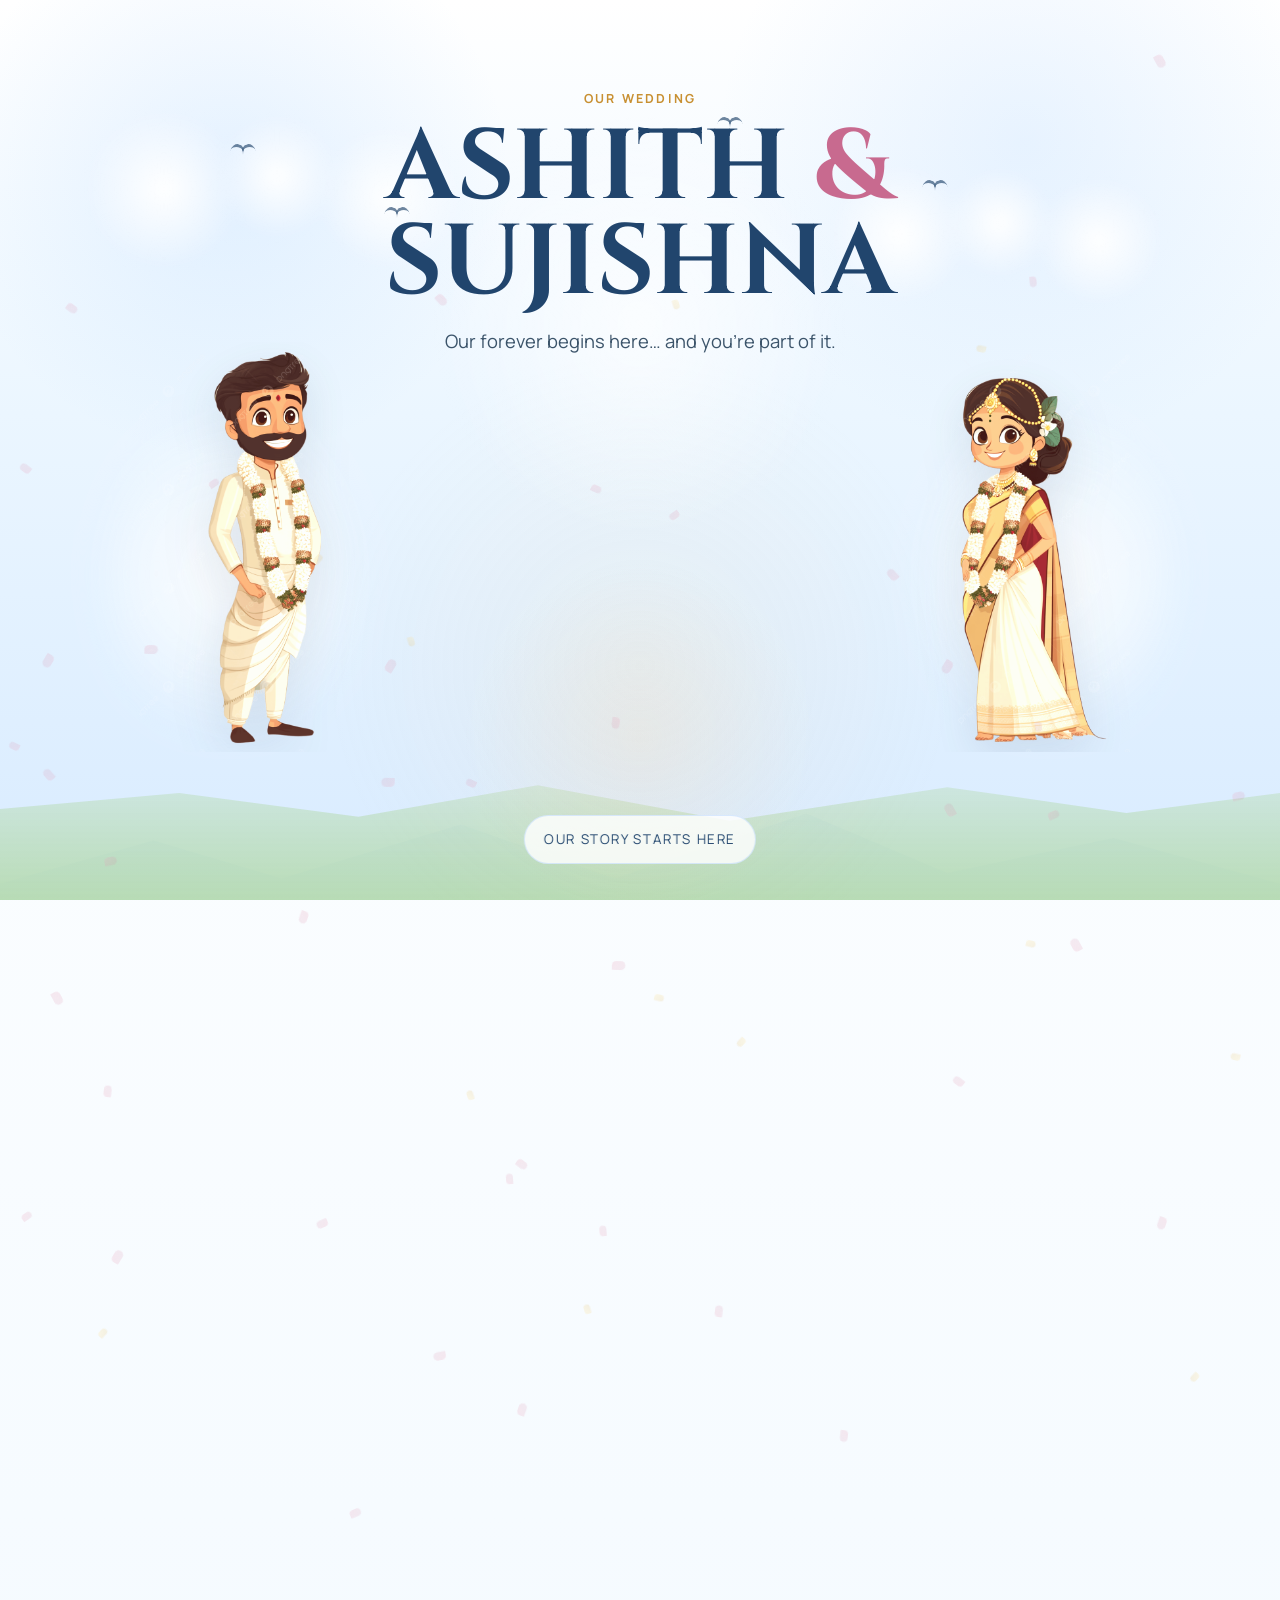
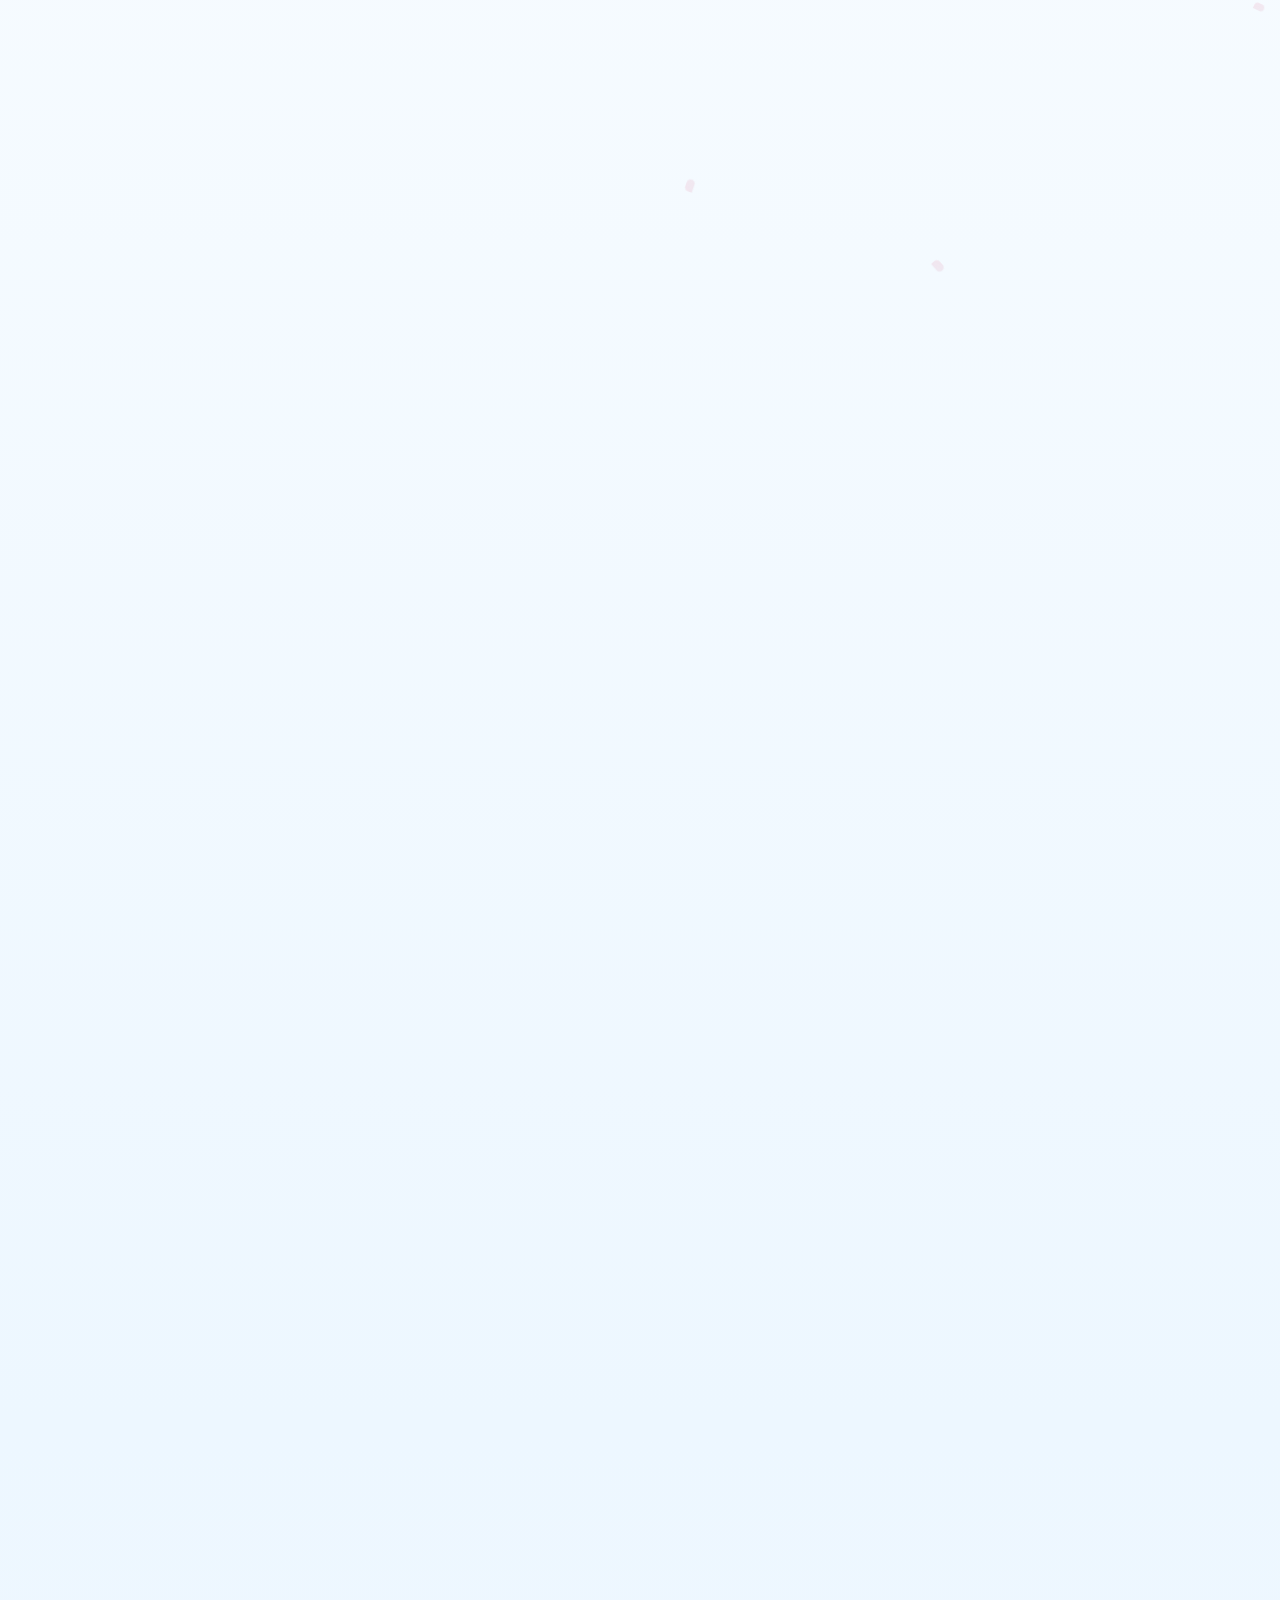
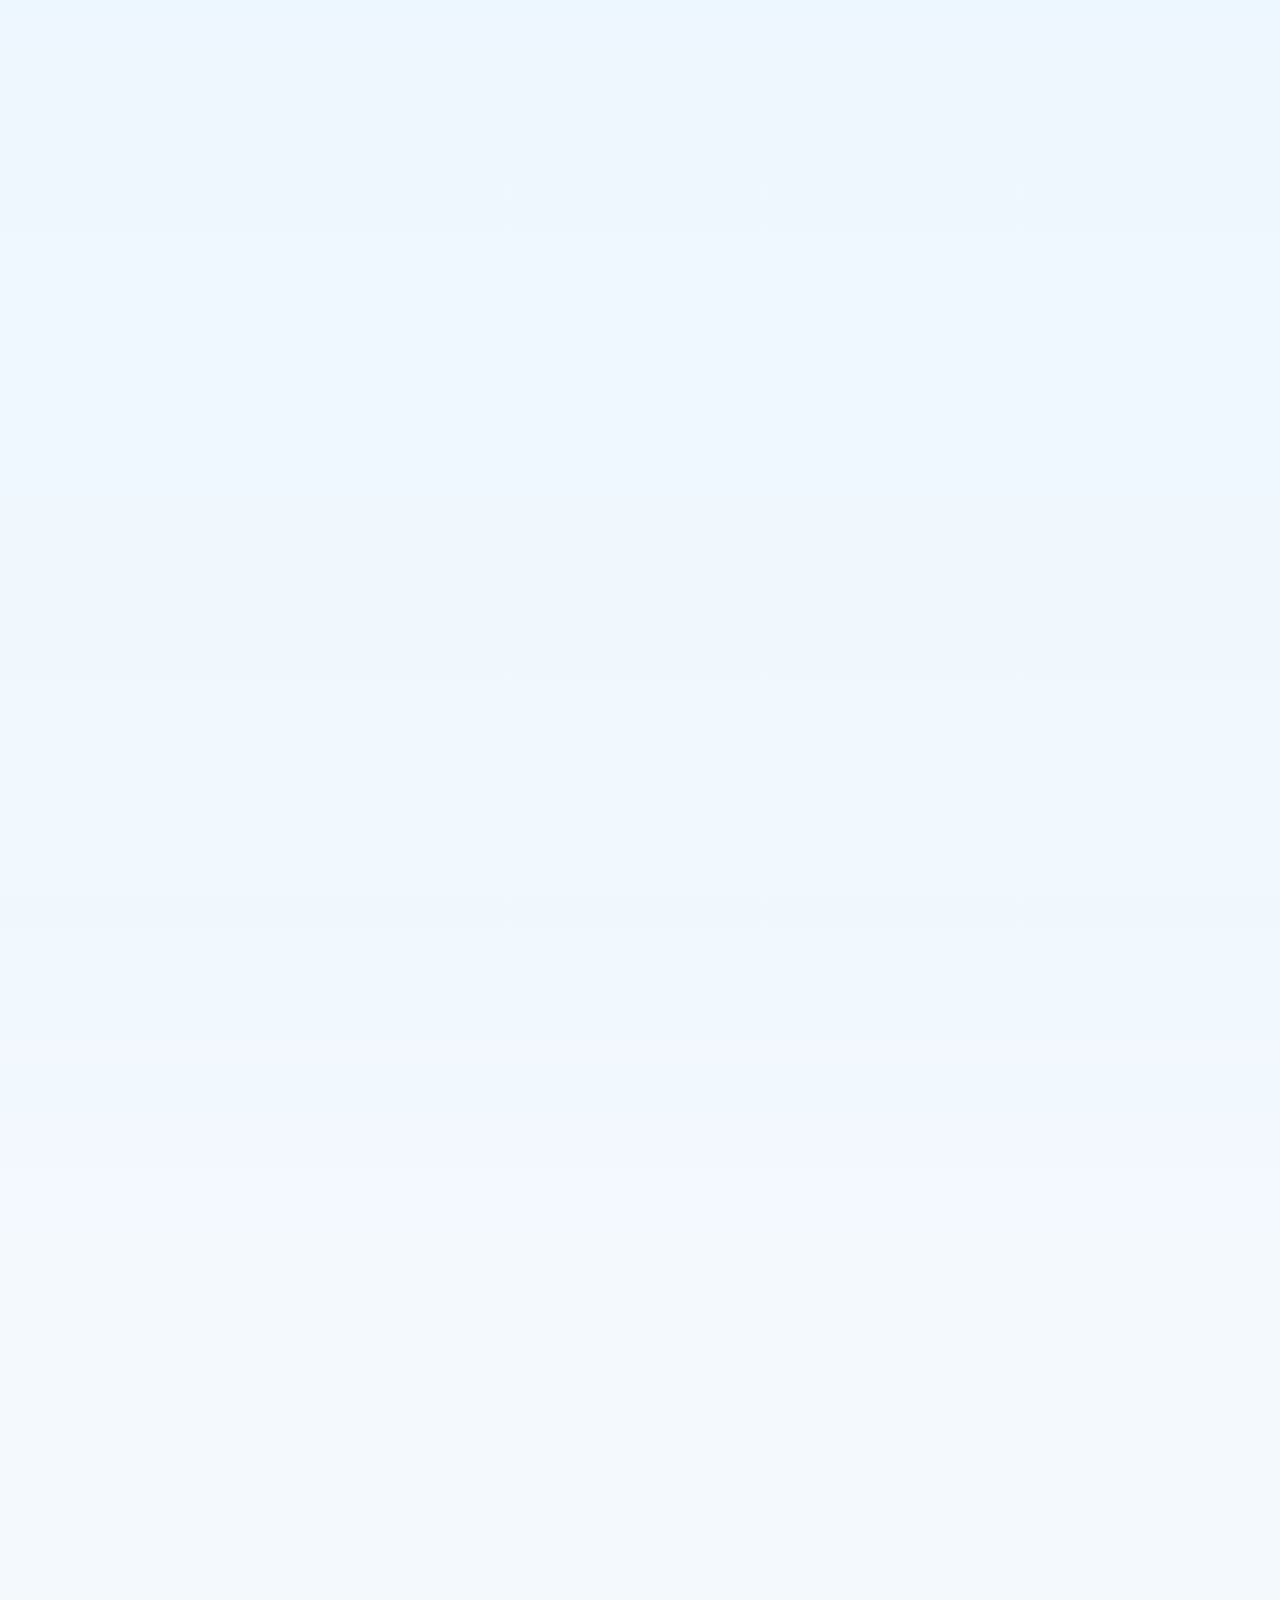
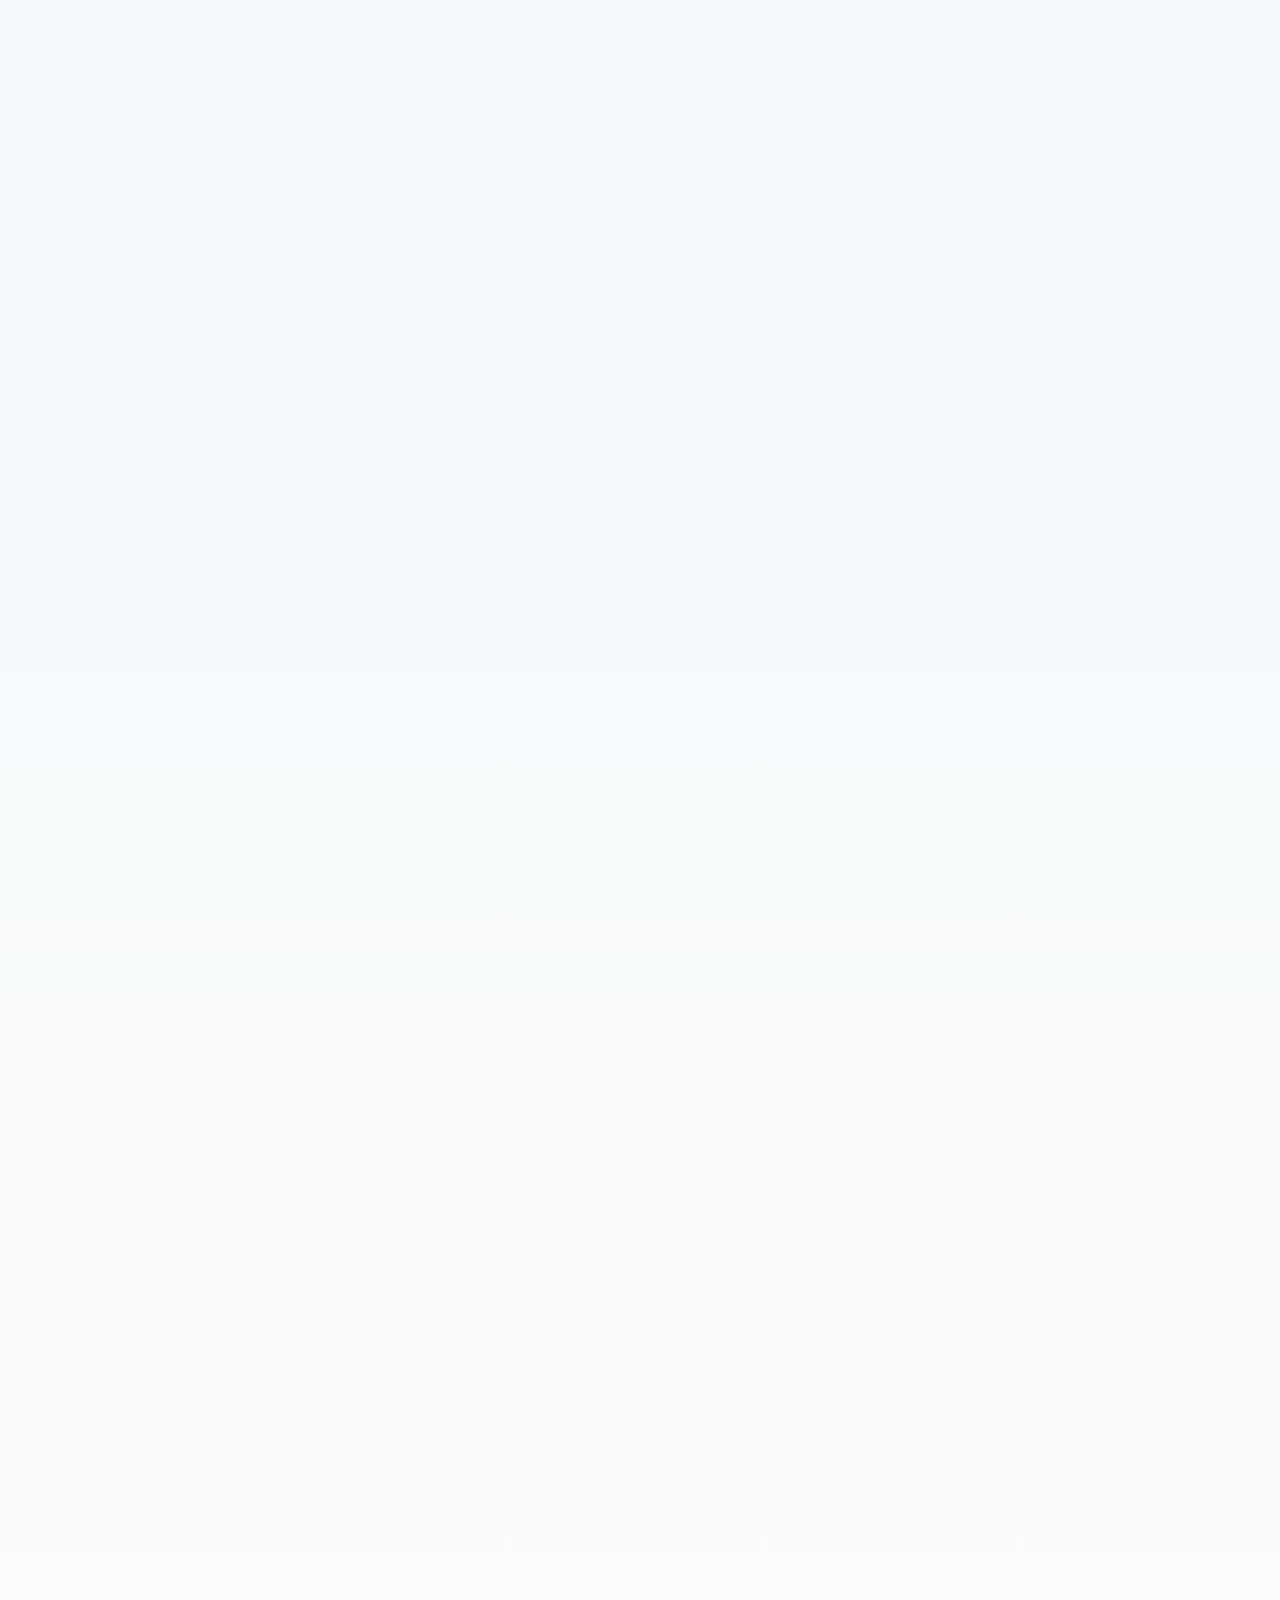
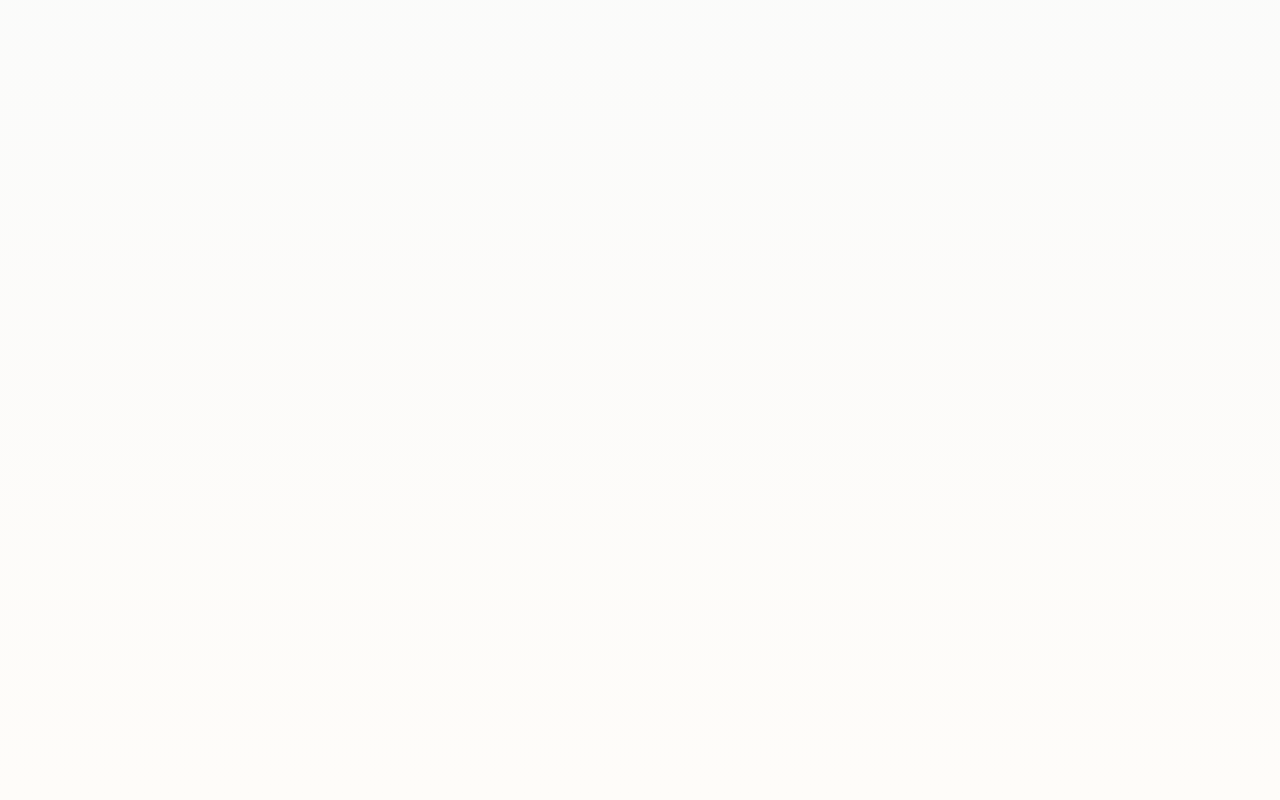
==== commit c11f266d: "updated logo" ====
--- a/Achu-Ammu-Wedding/index.html
+++ b/Achu-Ammu-Wedding/index.html
@@ -4,20 +4,47 @@
 <head>
     <meta charset="UTF-8">
     <meta name="viewport" content="width=device-width, initial-scale=1.0">
-    <title>ASHITH & SUJISHNA | Wedding </title>
+
+    <!-- Title (improved) -->
+    <title>Ashith ❤️ Sujishna | Wedding Invitation</title>
+
+    <!-- SEO -->
+    <meta name="description"
+        content="Together with love, we invite you to celebrate our wedding. Tap to view the invitation.">
+
+    <!-- Open Graph (WhatsApp / Facebook / LinkedIn) -->
+    <meta property="og:title" content="Ashith ❤️ Sujishna | Wedding Invitation">
+    <meta property="og:description" content="Together with love, we invite you to celebrate our special day.">
+    <meta property="og:image" content="https://ashith-ka.github.io/ashith-sujishna/preview.png">
+    <meta property="og:url" content="https://ashith-ka.github.io/ashith-sujishna/">
+    <meta property="og:type" content="website">
+    <meta property="og:site_name" content="Ashith & Sujishna Wedding">
+
+    <!-- Twitter (used by some apps as fallback) -->
+    <meta name="twitter:card" content="summary_large_image">
+    <meta name="twitter:title" content="Ashith ❤️ Sujishna | Wedding Invitation">
+    <meta name="twitter:description" content="Together with love, we invite you to celebrate our special day.">
+    <meta name="twitter:image" content="https://ashith-ka.github.io/ashith-sujishna/preview.png">
+
+    <!-- Favicon -->
+    <link rel="icon" href="/favicon.ico">
+    <link rel="apple-touch-icon" href="/favicon.png">
+
+    <!-- Fonts -->
     <link rel="preconnect" href="https://fonts.googleapis.com">
     <link rel="preconnect" href="https://fonts.gstatic.com" crossorigin>
     <link
         href="https://fonts.googleapis.com/css2?family=Cinzel:wght@500;700&family=Manrope:wght@400;600;700&display=swap"
         rel="stylesheet">
+
+    <!-- Icons -->
     <link rel="stylesheet" href="https://cdnjs.cloudflare.com/ajax/libs/font-awesome/6.4.0/css/all.min.css">
+
+    <!-- Styles -->
     <link rel="stylesheet" href="./styles.css">
 </head>
 
 <body>
-    <a href="../index.html" class="theme-toggle" aria-label="Switch to night mode theme" title="Night mode">
-        <i class="fas fa-moon"></i>
-    </a>
     <div class="birds" aria-hidden="true">
         <span class="bird bird-1"></span>
         <span class="bird bird-2"></span>
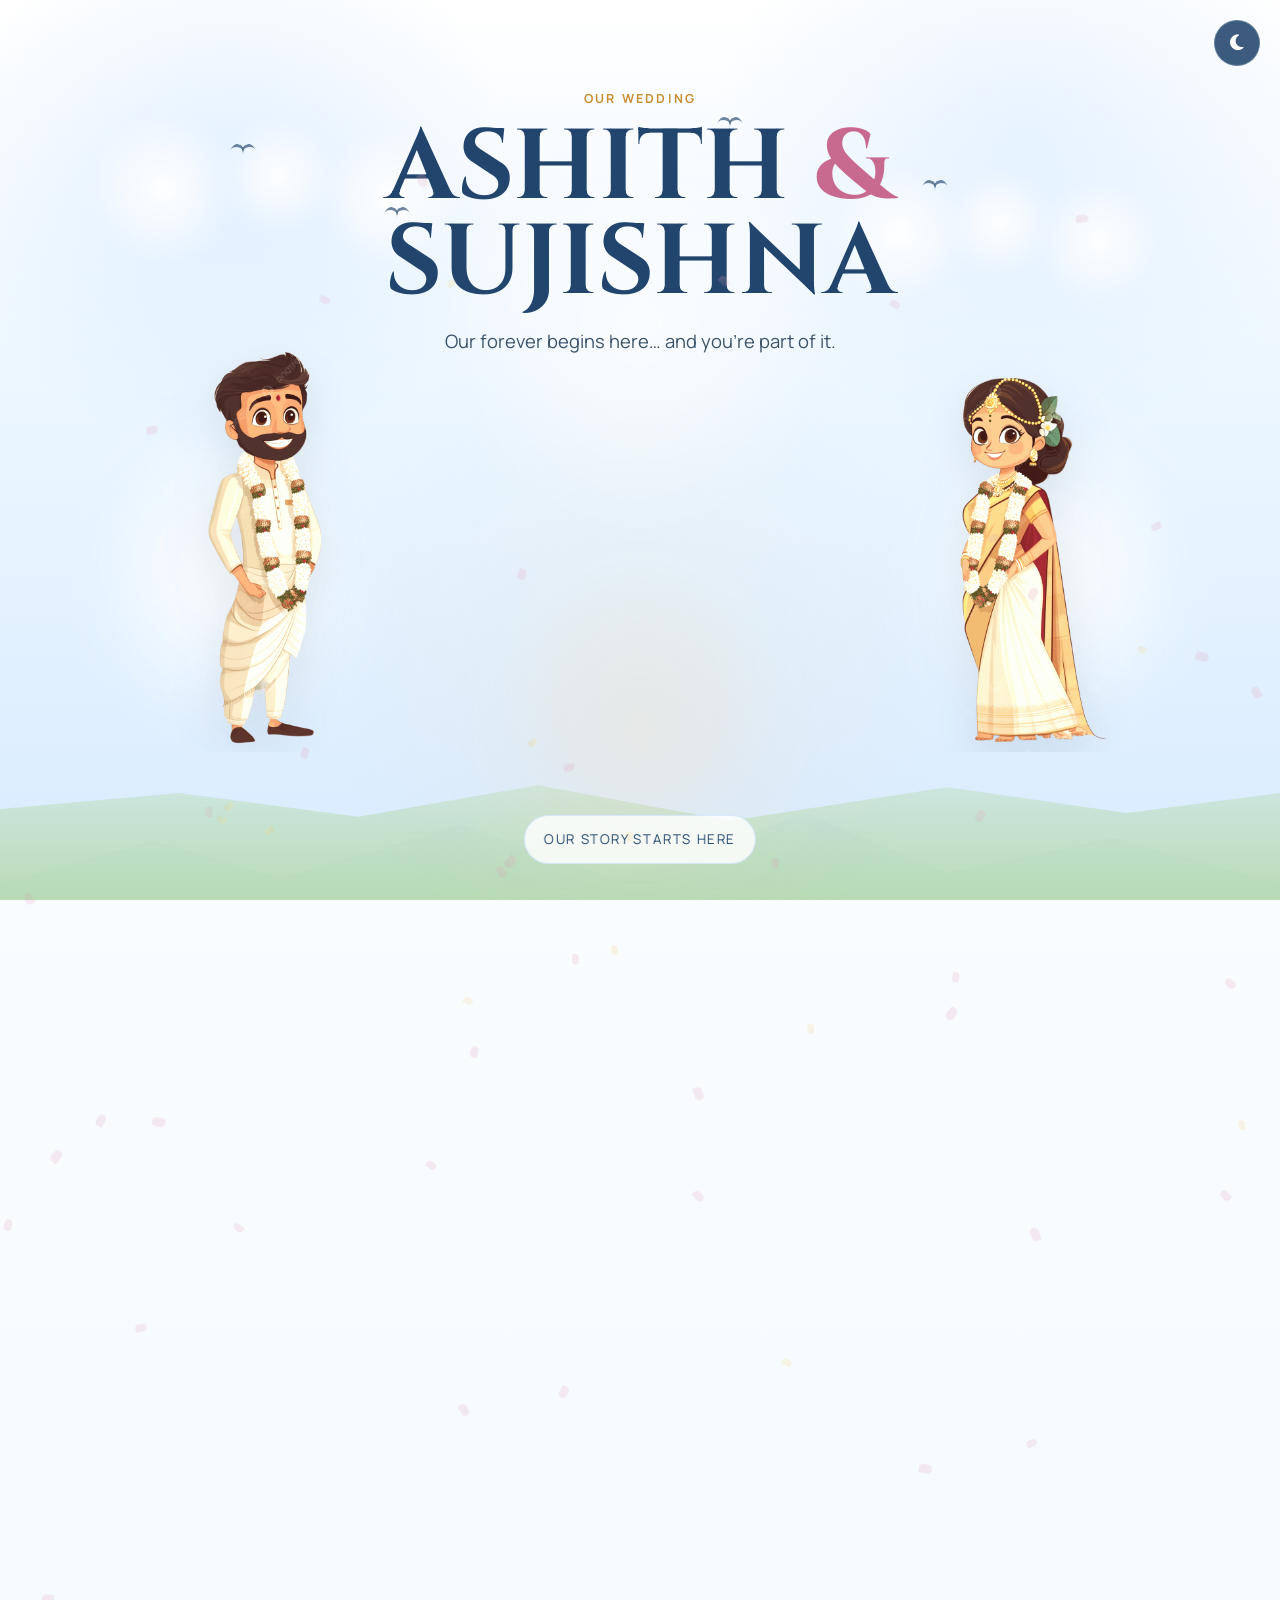
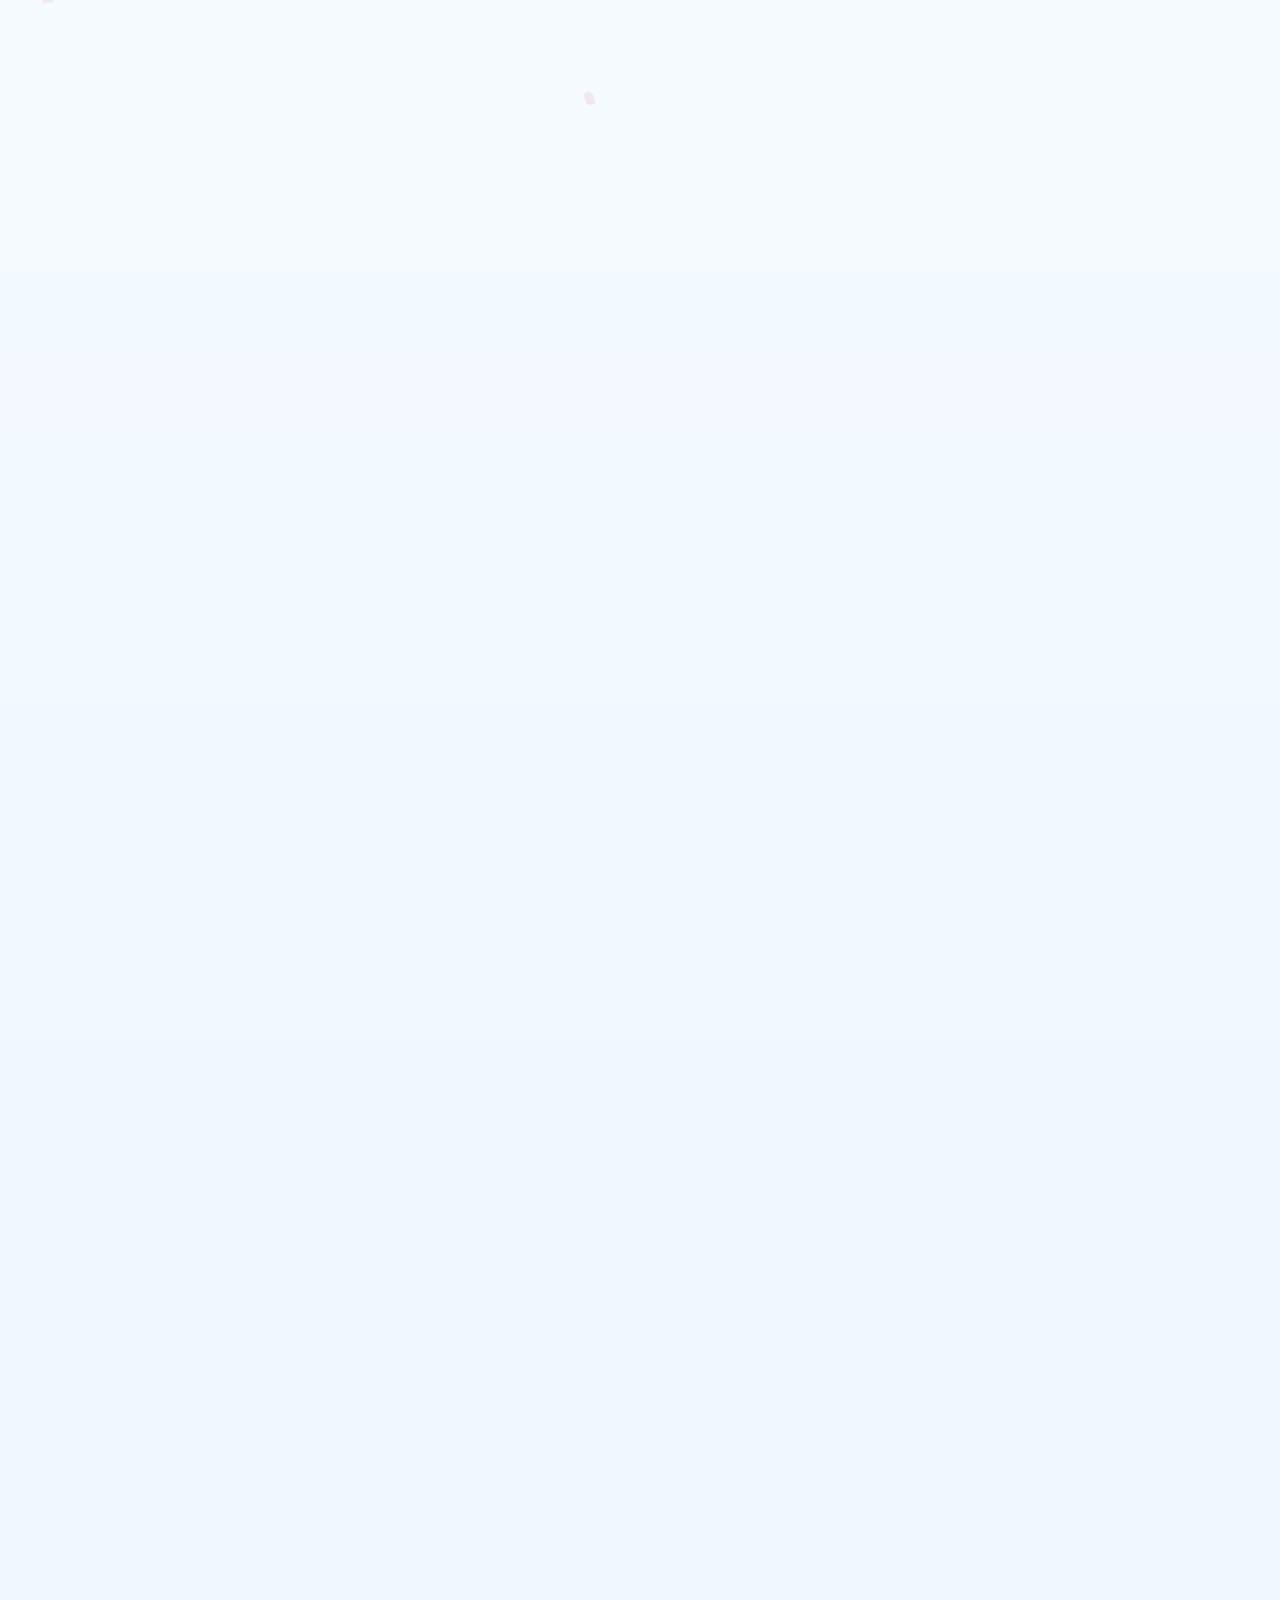
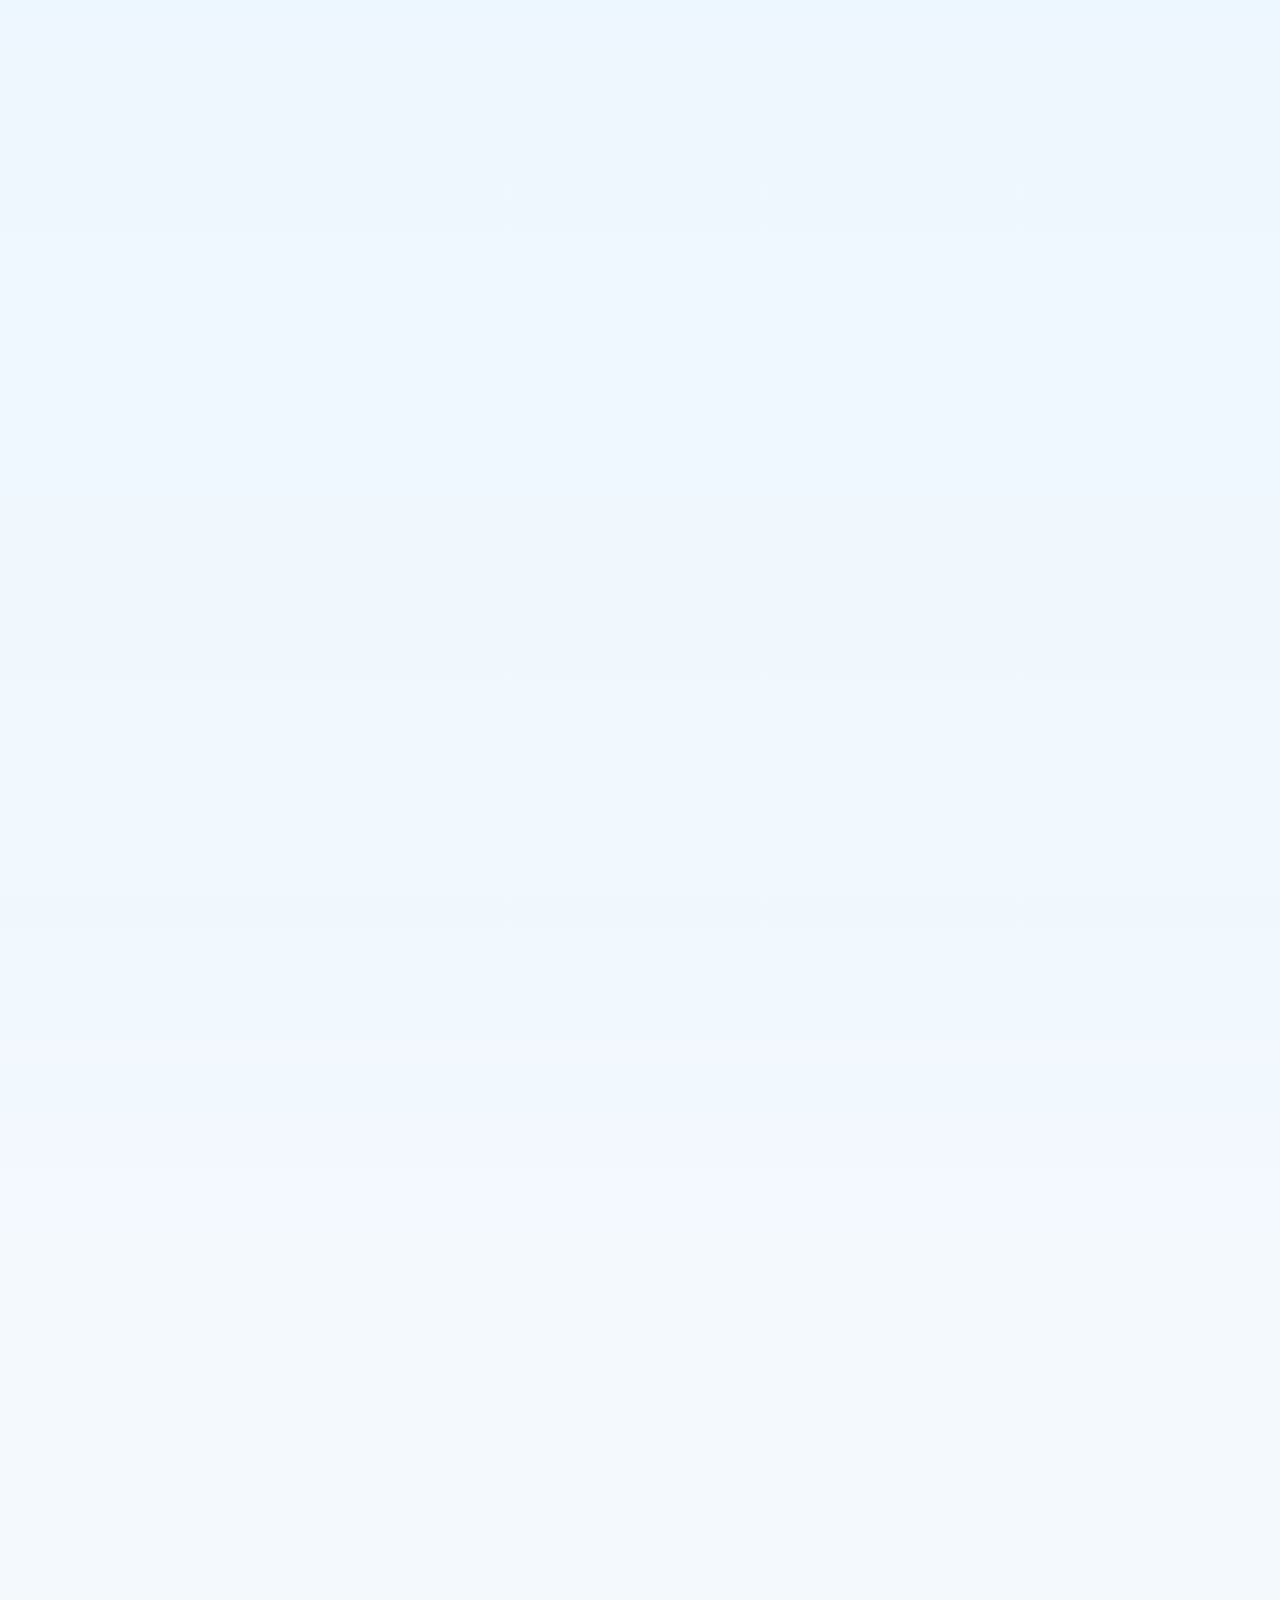
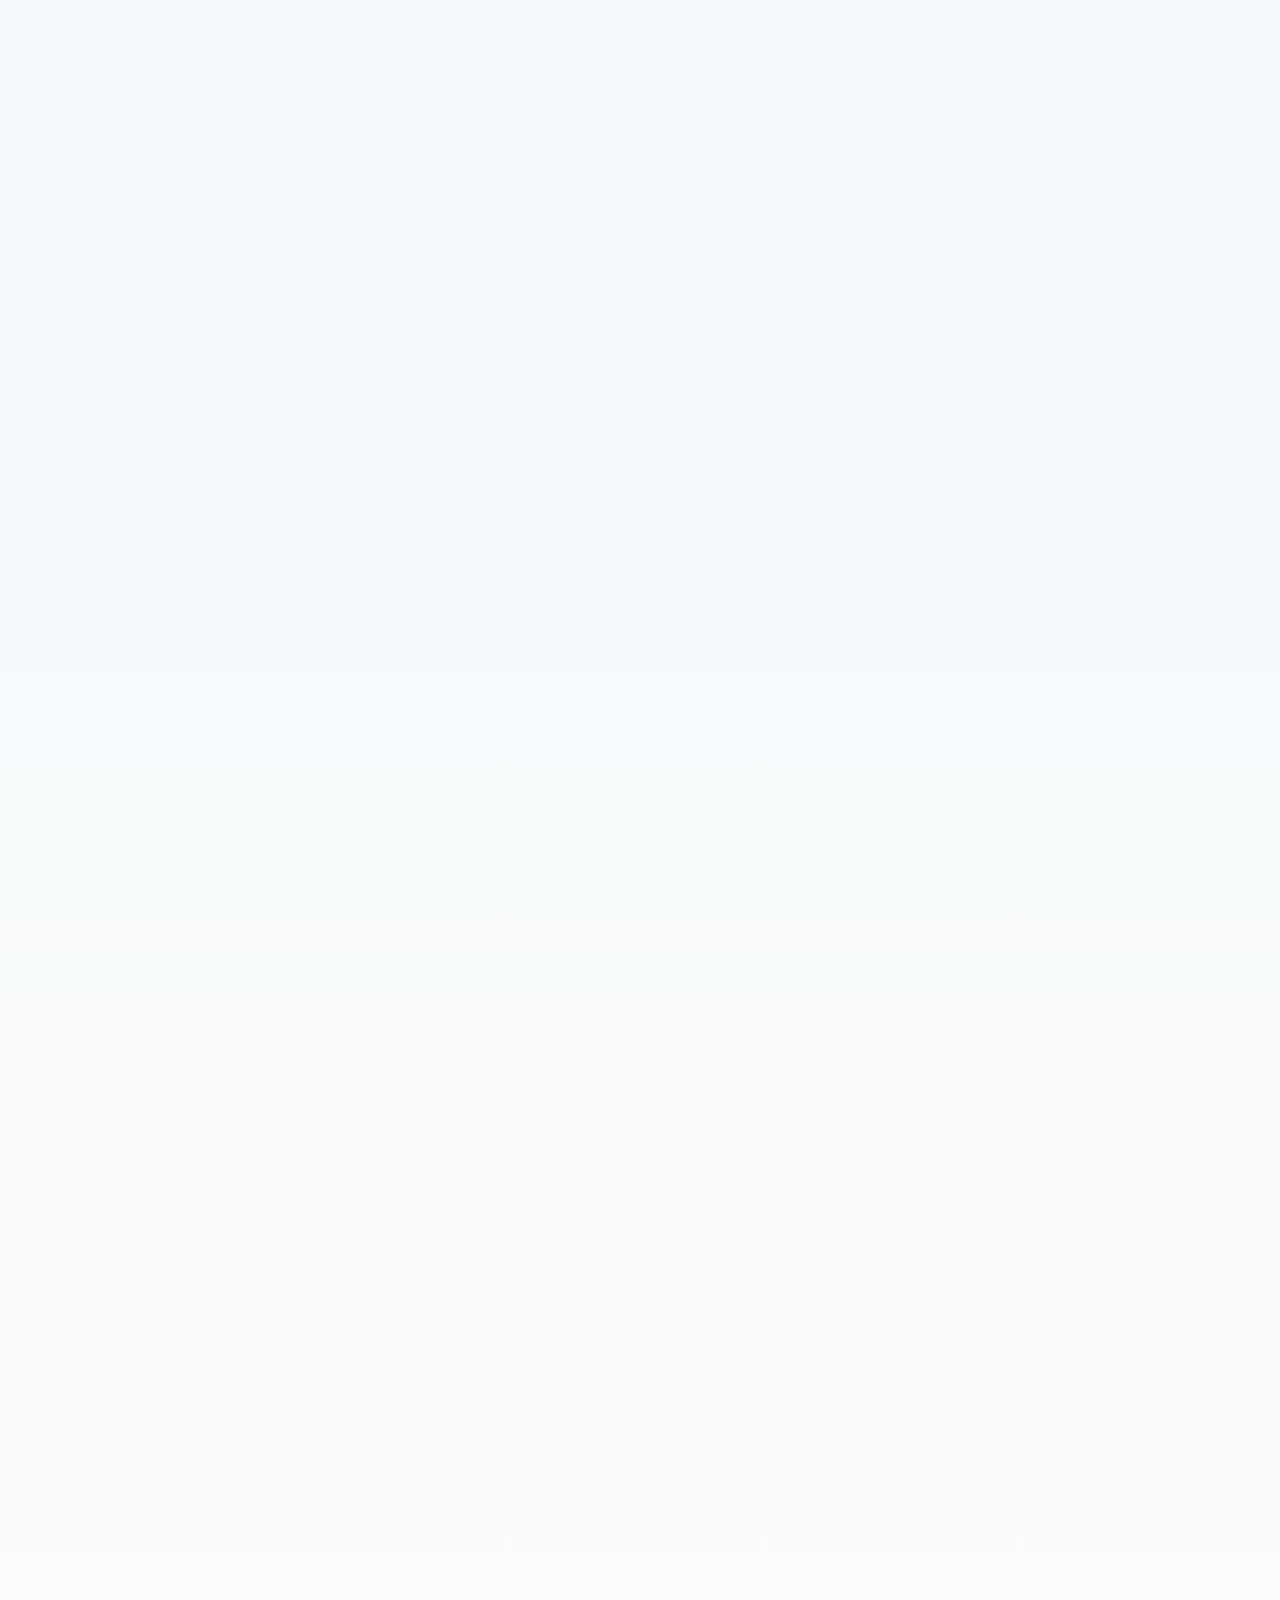
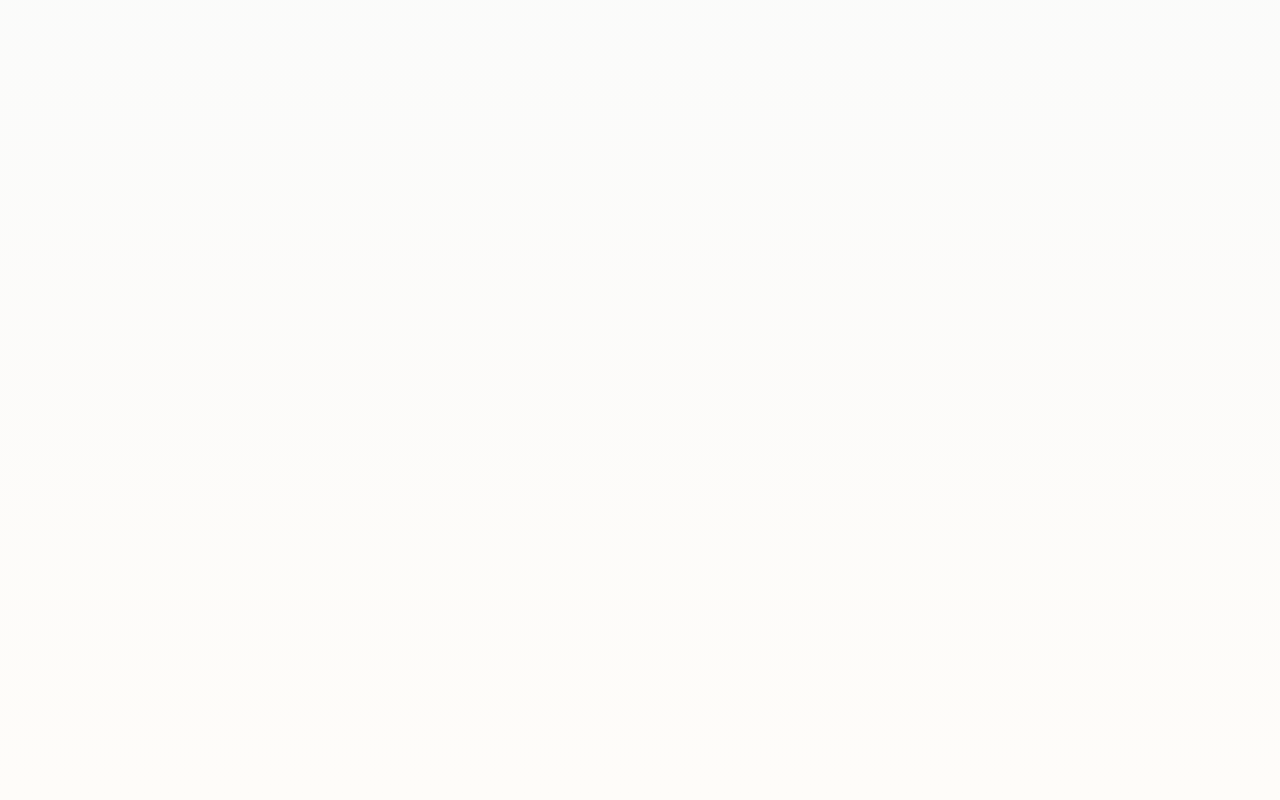
==== commit c73226e7: "Size and animation changes" ====
--- a/Achu-Ammu-Wedding/index.html
+++ b/Achu-Ammu-Wedding/index.html
@@ -4,47 +4,20 @@
 <head>
     <meta charset="UTF-8">
     <meta name="viewport" content="width=device-width, initial-scale=1.0">
-
-    <!-- Title (improved) -->
-    <title>Ashith ❤️ Sujishna | Wedding Invitation</title>
-
-    <!-- SEO -->
-    <meta name="description"
-        content="Together with love, we invite you to celebrate our wedding. Tap to view the invitation.">
-
-    <!-- Open Graph (WhatsApp / Facebook / LinkedIn) -->
-    <meta property="og:title" content="Ashith ❤️ Sujishna | Wedding Invitation">
-    <meta property="og:description" content="Together with love, we invite you to celebrate our special day.">
-    <meta property="og:image" content="https://ashith-ka.github.io/ashith-sujishna/preview.png">
-    <meta property="og:url" content="https://ashith-ka.github.io/ashith-sujishna/">
-    <meta property="og:type" content="website">
-    <meta property="og:site_name" content="Ashith & Sujishna Wedding">
-
-    <!-- Twitter (used by some apps as fallback) -->
-    <meta name="twitter:card" content="summary_large_image">
-    <meta name="twitter:title" content="Ashith ❤️ Sujishna | Wedding Invitation">
-    <meta name="twitter:description" content="Together with love, we invite you to celebrate our special day.">
-    <meta name="twitter:image" content="https://ashith-ka.github.io/ashith-sujishna/preview.png">
-
-    <!-- Favicon -->
-    <link rel="icon" href="/favicon.ico">
-    <link rel="apple-touch-icon" href="/favicon.png">
-
-    <!-- Fonts -->
+    <title>ASHITH & SUJISHNA | Wedding </title>
     <link rel="preconnect" href="https://fonts.googleapis.com">
     <link rel="preconnect" href="https://fonts.gstatic.com" crossorigin>
     <link
         href="https://fonts.googleapis.com/css2?family=Cinzel:wght@500;700&family=Manrope:wght@400;600;700&display=swap"
         rel="stylesheet">
-
-    <!-- Icons -->
     <link rel="stylesheet" href="https://cdnjs.cloudflare.com/ajax/libs/font-awesome/6.4.0/css/all.min.css">
-
-    <!-- Styles -->
     <link rel="stylesheet" href="./styles.css">
 </head>
 
 <body>
+    <a href="../index.html" class="theme-toggle" aria-label="Switch to night mode theme" title="Night mode">
+        <i class="fas fa-moon"></i>
+    </a>
     <div class="birds" aria-hidden="true">
         <span class="bird bird-1"></span>
         <span class="bird bird-2"></span>
@@ -73,6 +46,13 @@
                     <span>W</span><span>e</span><span>l</span><span>c</span><span>o</span><span>m</span><span>e</span><span>s</span>
                     <span class="welcome-gap"></span>
                     <span>Y</span><span>o</span><span>u</span>
+                </p>
+                <p class="wedding-date-line" id="wedding-date-line" aria-label="May 3rd Sunday">
+                    <span>M</span><span>a</span><span>y</span>
+                    <span class="date-gap"></span>
+                    <span>3</span><span>r</span><span>d</span>
+                    <span class="date-gap"></span>
+                    <span>S</span><span>u</span><span>n</span><span>d</span><span>a</span><span>y</span>
                 </p>
             </header>
 
--- a/Achu-Ammu-Wedding/styles.css
+++ b/Achu-Ammu-Wedding/styles.css
@@ -377,6 +377,46 @@
     animation: none;
 }
 
+.wedding-date-line {
+    display: none;
+    justify-content: center;
+    align-items: center;
+    gap: 0.08em;
+    margin-top: 0.8rem;
+    min-height: 1.5rem;
+    opacity: 0;
+    transform: translateY(10px);
+    transition: opacity 220ms ease, transform 220ms ease;
+    pointer-events: none;
+}
+
+.wedding-date-line span {
+    display: inline-block;
+    font-family: "Cinzel", serif;
+    font-size: clamp(1.1rem, 2.3vw, 1.55rem);
+    font-weight: 700;
+    color: #b97a1f;
+    text-shadow: 0 4px 12px rgba(255, 218, 156, 0.2);
+    opacity: 0;
+    transform: translateY(12px) scale(0.92);
+}
+
+.wedding-date-line.is-visible {
+    opacity: 1;
+    transform: translateY(0);
+}
+
+.wedding-date-line.is-visible span {
+    animation: welcomeBounce 0.48s ease forwards;
+}
+
+.wedding-date-line .date-gap {
+    width: 0.4em;
+    opacity: 1;
+    transform: none;
+    animation: none;
+}
+
 .journey-line {
     display: none;
 }
@@ -432,6 +472,16 @@
     height: 100%;
     object-fit: contain;
     filter: brightness(1.02) contrast(1.05) saturate(1.02) drop-shadow(0 16px 24px rgba(30, 58, 90, 0.12));
+}
+
+.return-union-text {
+    position: absolute;
+    bottom: -50px;
+    left: 50%;
+    transform: translateX(-50%);
+    width: 100%;
+    text-align: center;
+    z-index: 16;
 }
 
 .character::before {
@@ -1103,9 +1153,14 @@
         width: 210px;
     }
 
+    .wedding-date-line {
+        display: flex;
+    }
+
     .return-union {
-        width: min(34vw, 250px);
-        height: min(44vh, 340px);
+        width: min(65vw, 380px);
+        height: min(64vh, 440px);
+        bottom: -4%;
     }
 
     .character-card {
@@ -1113,23 +1168,24 @@
     }
 
     .groom {
-        left: -2%;
+        left: 16%;
         top: 46%;
     }
 
     .bride {
-        right: -2%;
+        right: 16%;
         top: 46%;
     }
 
     .ceremony-scene {
-        width: min(86vw, 620px);
-        height: min(70vh, 620px);
+        width: min(88vw, 590px);
+        height: min(62vh, 590px);
+        bottom: 10%;
     }
 
     .ceremony-backdrop::before,
     .ceremony-backdrop::after {
-        width: 34vw;
+        width: 12vw;
     }
 
     .union-couple {
@@ -1150,13 +1206,23 @@
         max-width: 180px;
     }
 
+    .reception-scene {
+        top: 0;
+        bottom: 0;
+        left: 0;
+        right: 0;
+        width: 100%;
+        height: 100%;
+    }
+
     .reception-backdrop {
         inset: 0;
     }
 
     .reception-couple {
-        width: min(42vw, 300px);
-        height: min(48vh, 380px);
+        width: min(56vw, 380px);
+        height: min(58vh, 440px);
+        bottom: 4%;
     }
 
     .reception-hangings {
@@ -1200,29 +1266,42 @@
     }
 
     .character {
-        width: 180px;
+        width: 140px;
+    }
+
+    .wedding-date-line {
+        display: flex;
+    }
+
+    .ceremony-backdrop::before,
+    .ceremony-backdrop::after {
+        width: 8vw;
     }
 
     .return-union {
-        width: min(46vw, 220px);
-        height: min(40vh, 280px);
+        width: min(80vw, 380px);
+        height: min(66vh, 450px);
+        bottom: -4%;
     }
 
     .character-card {
-        height: 260px;
+        height: 240px;
     }
 
     .groom {
-        top: 50%;
+        left: 15%;
+        top: 48%;
     }
 
     .bride {
-        top: 50%;
+        right: 15%;
+        top: 48%;
     }
 
     .ceremony-scene {
-        width: min(92vw, 560px);
-        height: min(68vh, 560px);
+        width: min(96vw, 560px);
+        height: min(70vh, 560px);
+        bottom: 12%;
     }
 
     .wedding-text {
@@ -1241,6 +1320,27 @@
         line-height: 1.28;
     }
 
+    .reception-scene {
+        top: 0;
+        bottom: 0;
+        left: 0;
+        right: 0;
+        width: 100%;
+        height: 100%;
+    }
+
+    .reception-couple {
+        width: min(75vw, 400px);
+        height: min(68vh, 480px);
+        bottom: 6%;
+    }
+
+    .reception-hangings {
+        left: 4%;
+        top: 8%;
+        width: min(64vw, 280px);
+    }
+
     .journey-line {
         left: 8%;
         right: 8%;
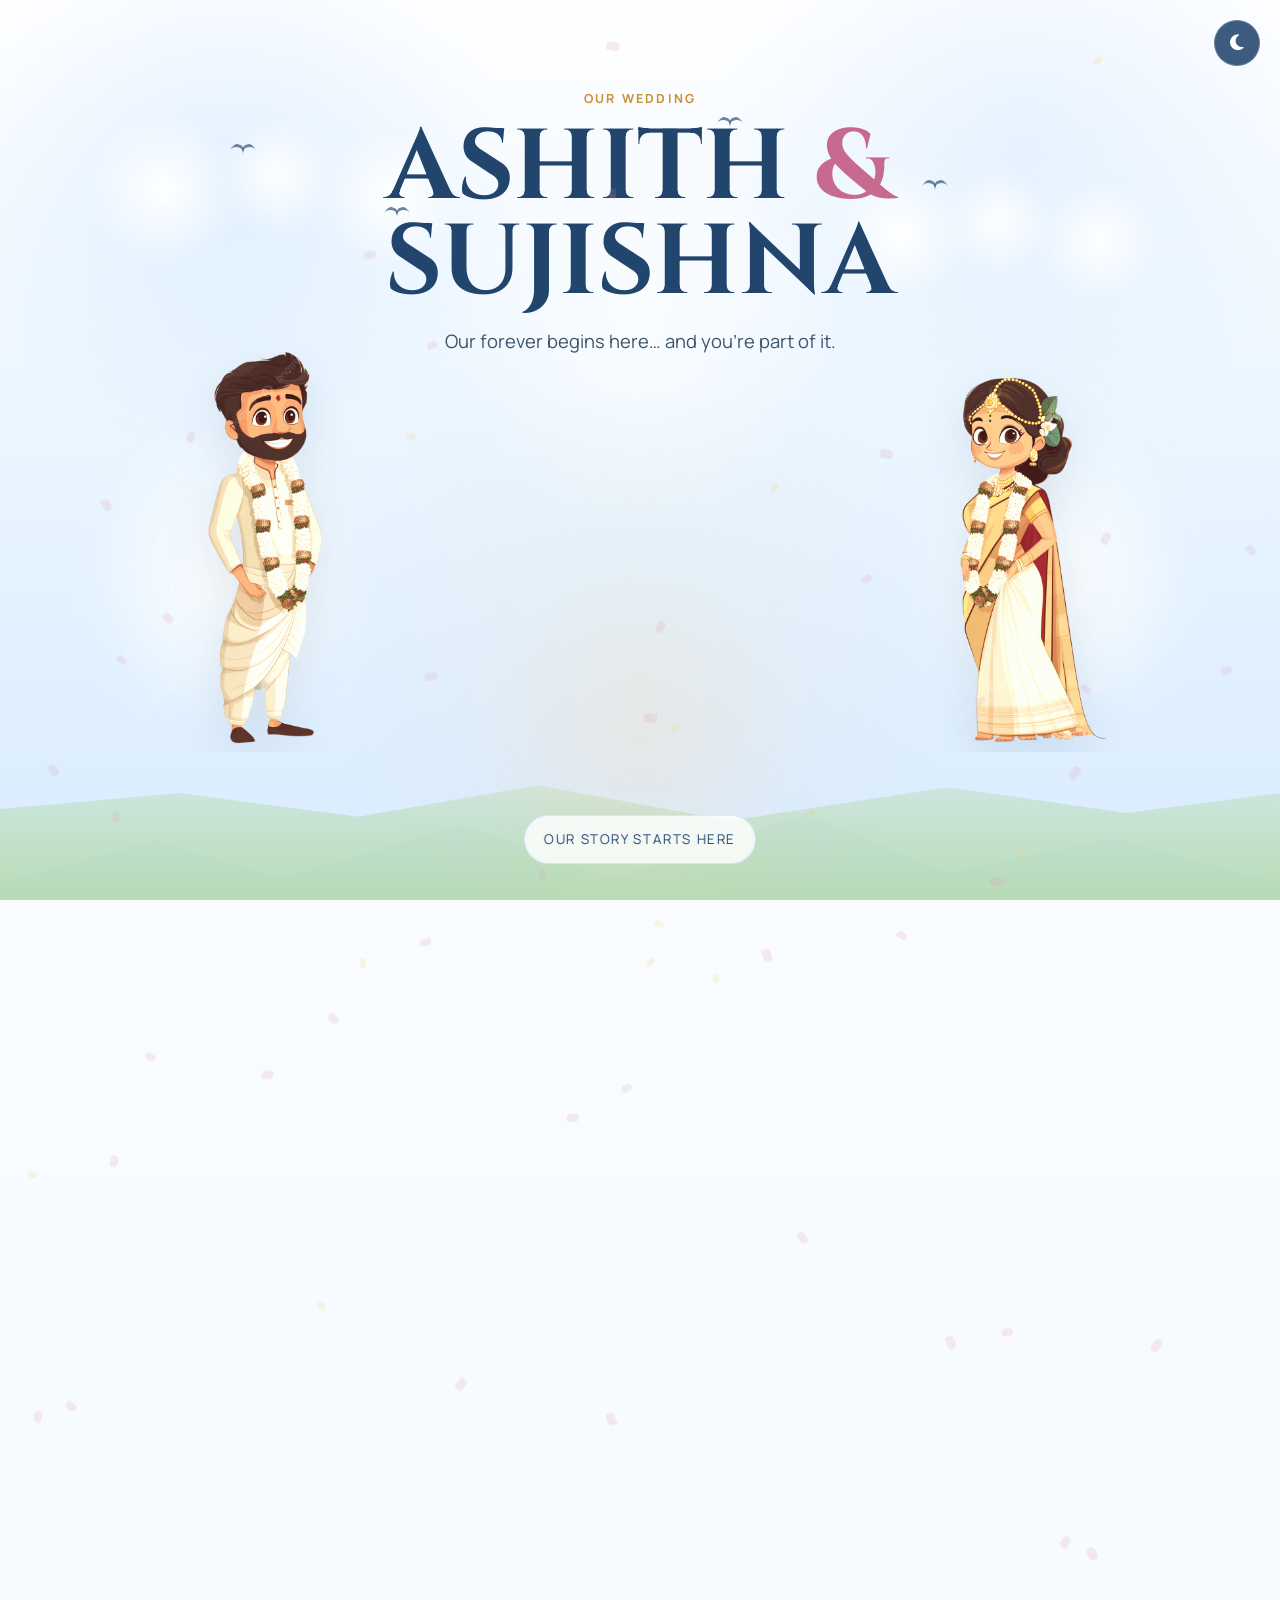
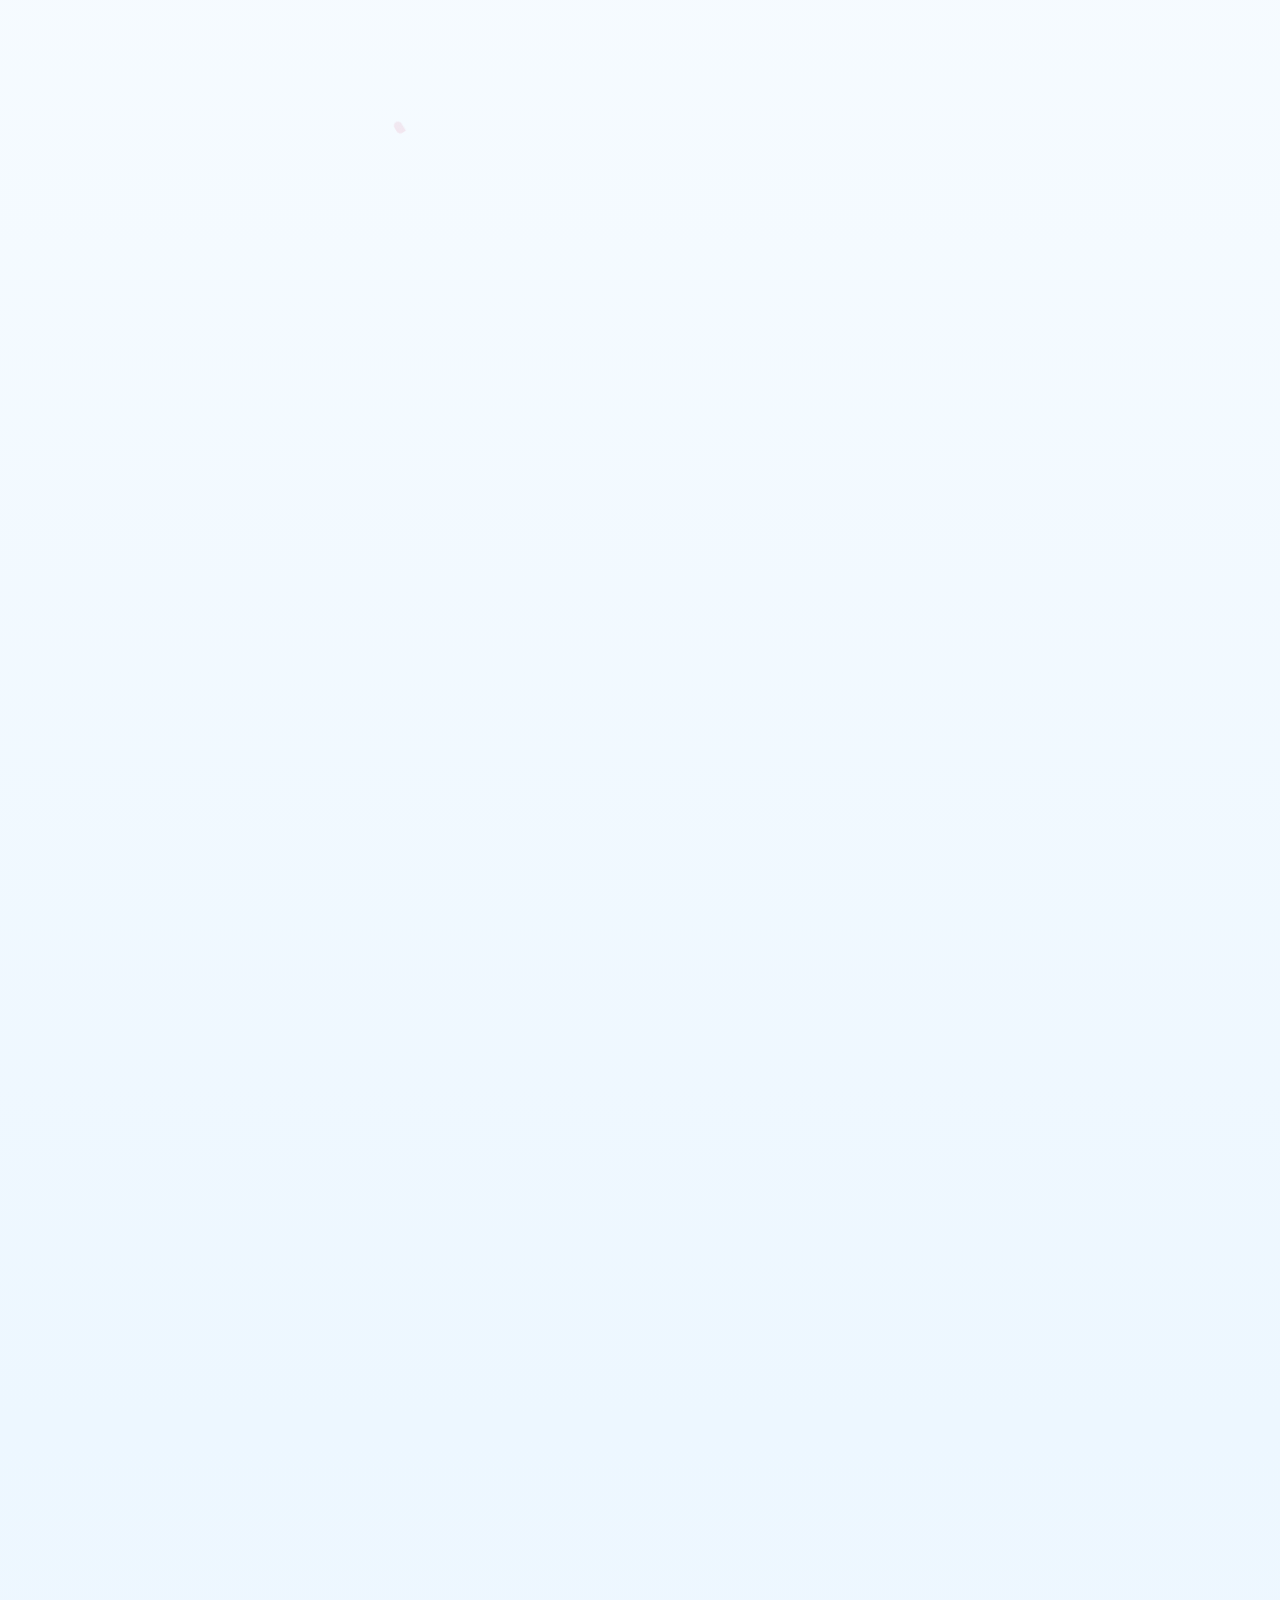
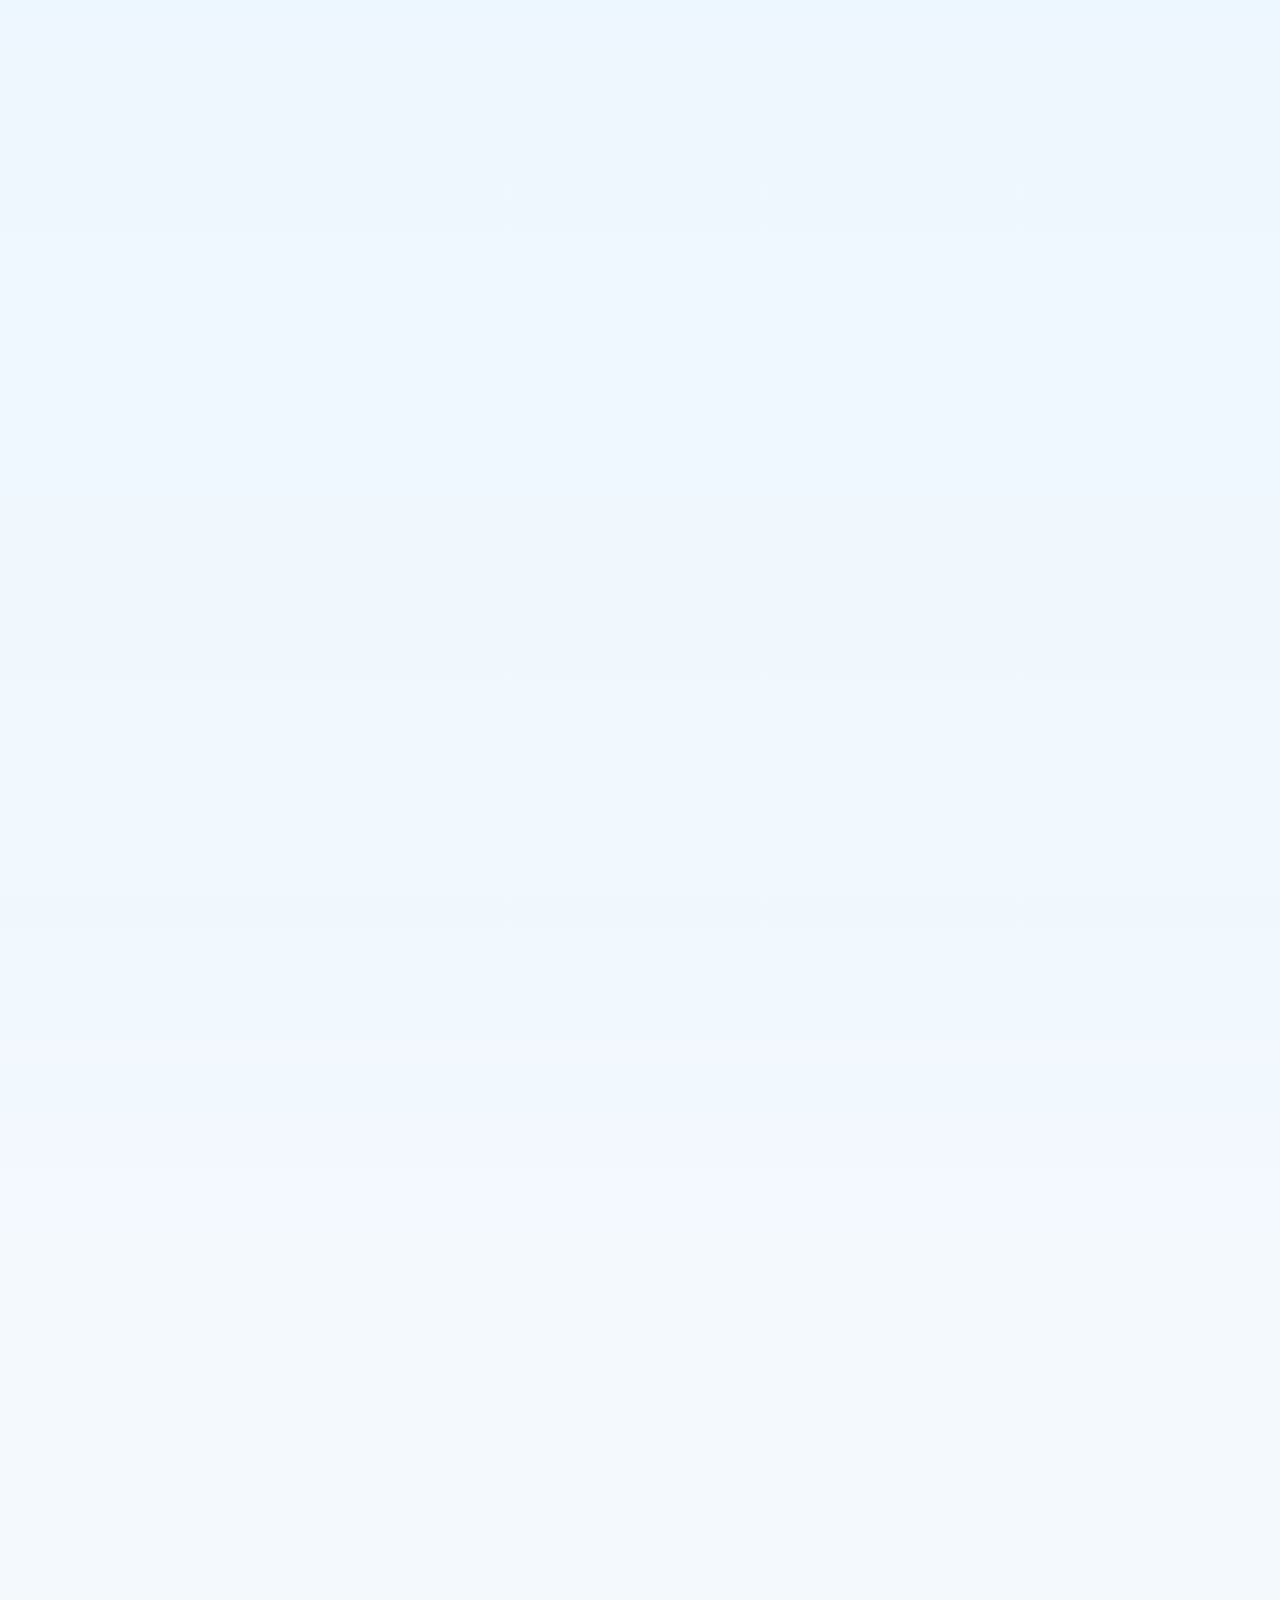
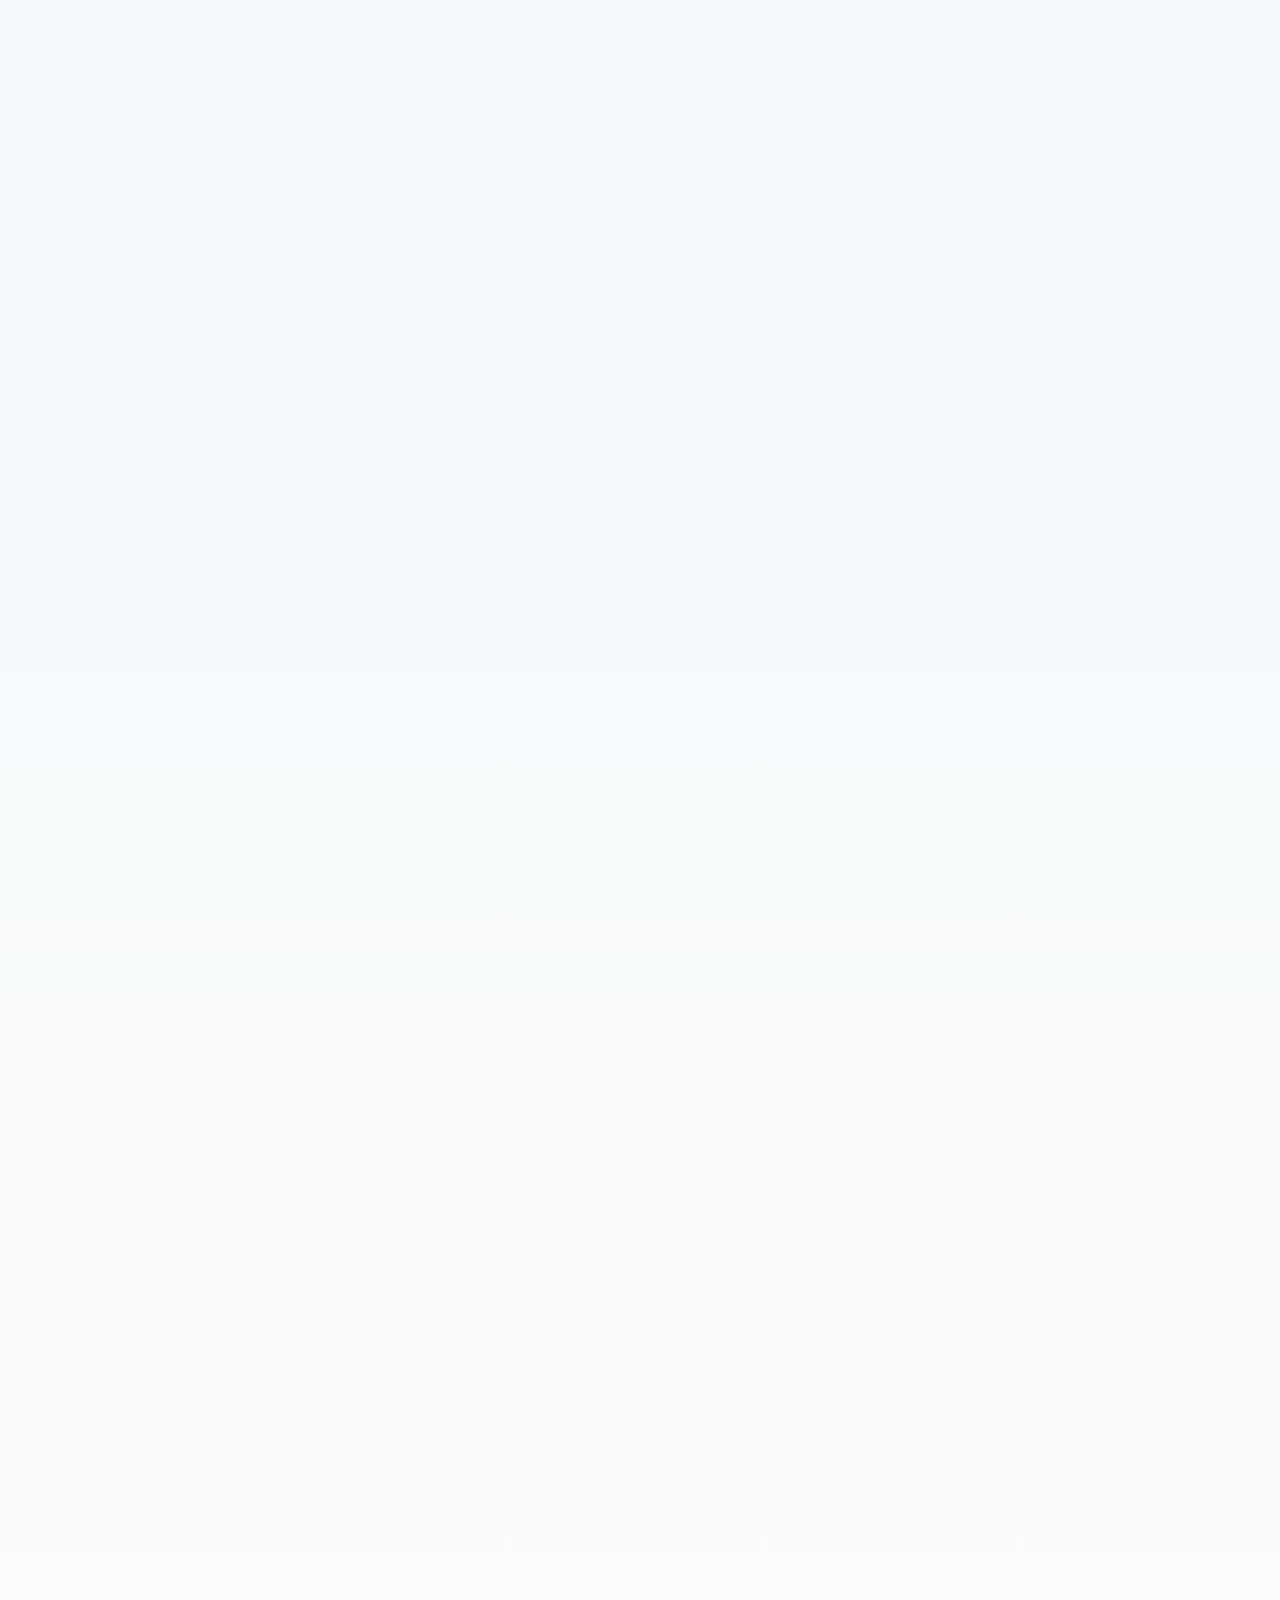
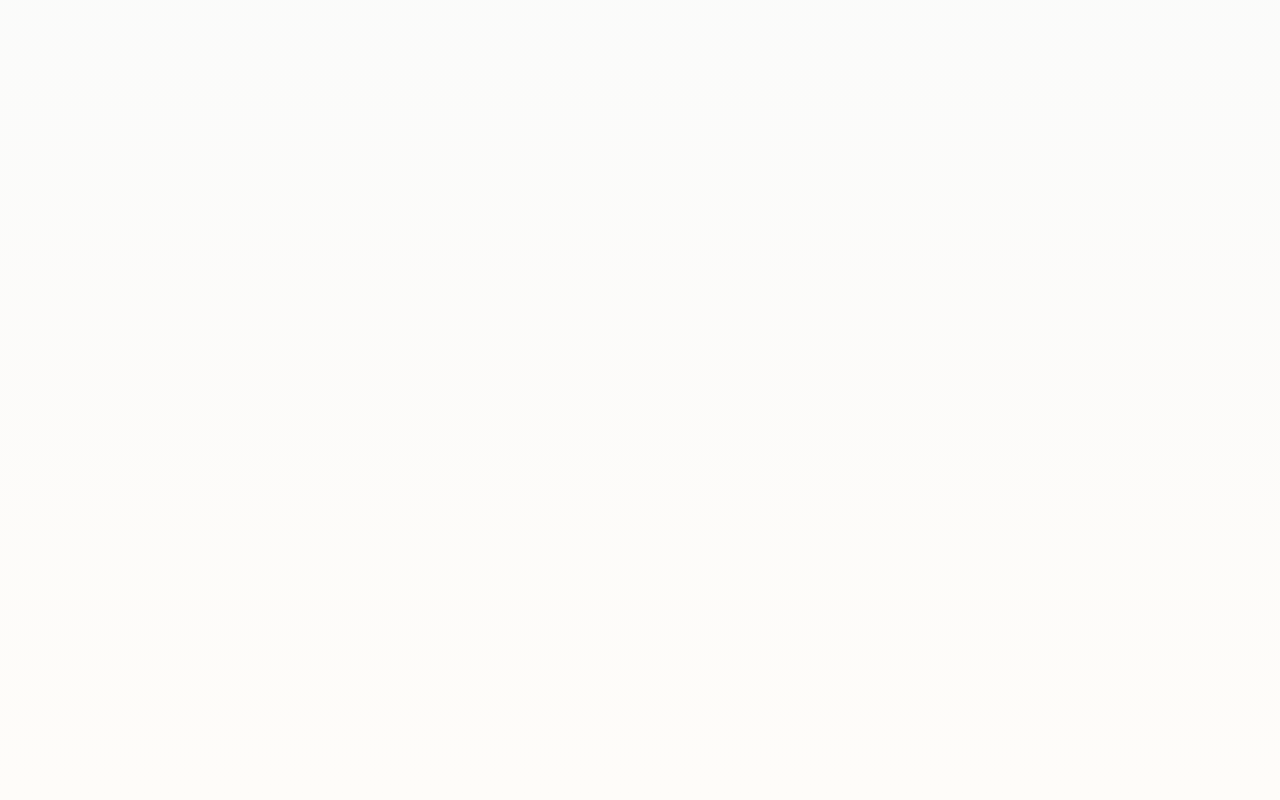
==== commit b4b9da28: "Merge branch 'wedding' into ammu" ====
--- a/Achu-Ammu-Wedding/index.html
+++ b/Achu-Ammu-Wedding/index.html
@@ -1,10 +1,37 @@
 <!DOCTYPE html>
 <html lang="en">
+
 
 <head>
     <meta charset="UTF-8">
     <meta name="viewport" content="width=device-width, initial-scale=1.0">
-    <title>ASHITH & SUJISHNA | Wedding </title>
+
+    <!-- Title (improved) -->
+    <title>Ashith ❤️ Sujishna | Wedding Invitation</title>
+
+    <!-- SEO -->
+    <meta name="description"
+        content="Together with love, we invite you to celebrate our wedding. Tap to view the invitation.">
+
+    <!-- Open Graph (WhatsApp / Facebook / LinkedIn) -->
+    <meta property="og:title" content="Ashith ❤️ Sujishna | Wedding Invitation">
+    <meta property="og:description" content="Together with love, we invite you to celebrate our special day.">
+    <meta property="og:image" content="https://ashith-ka.github.io/ashith-sujishna/preview.png">
+    <meta property="og:url" content="https://ashith-ka.github.io/ashith-sujishna/">
+    <meta property="og:type" content="website">
+    <meta property="og:site_name" content="Ashith & Sujishna Wedding">
+
+    <!-- Twitter (used by some apps as fallback) -->
+    <meta name="twitter:card" content="summary_large_image">
+    <meta name="twitter:title" content="Ashith ❤️ Sujishna | Wedding Invitation">
+    <meta name="twitter:description" content="Together with love, we invite you to celebrate our special day.">
+    <meta name="twitter:image" content="https://ashith-ka.github.io/ashith-sujishna/preview.png">
+
+    <!-- Favicon -->
+    <link rel="icon" href="/favicon.ico">
+    <link rel="apple-touch-icon" href="/favicon.png">
+
+    <!-- Fonts -->
     <link rel="preconnect" href="https://fonts.googleapis.com">
     <link rel="preconnect" href="https://fonts.gstatic.com" crossorigin>
     <link
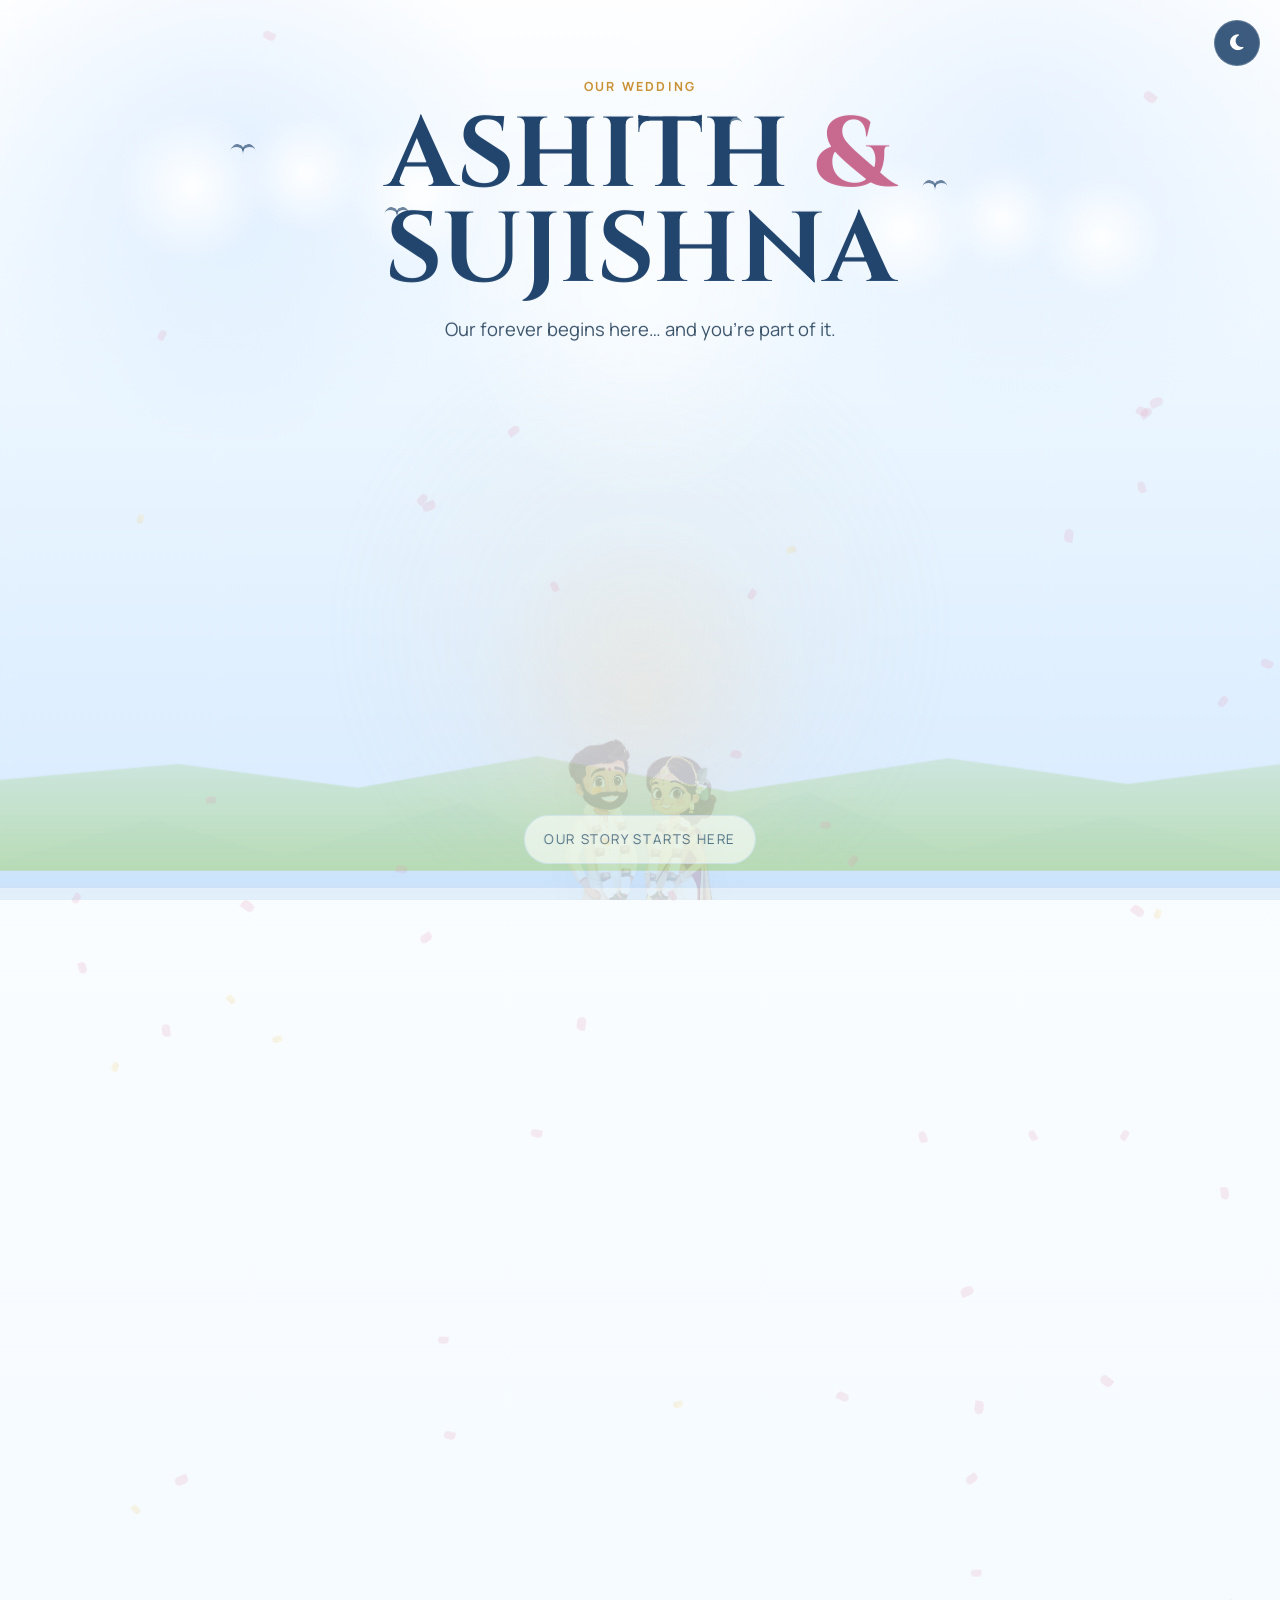
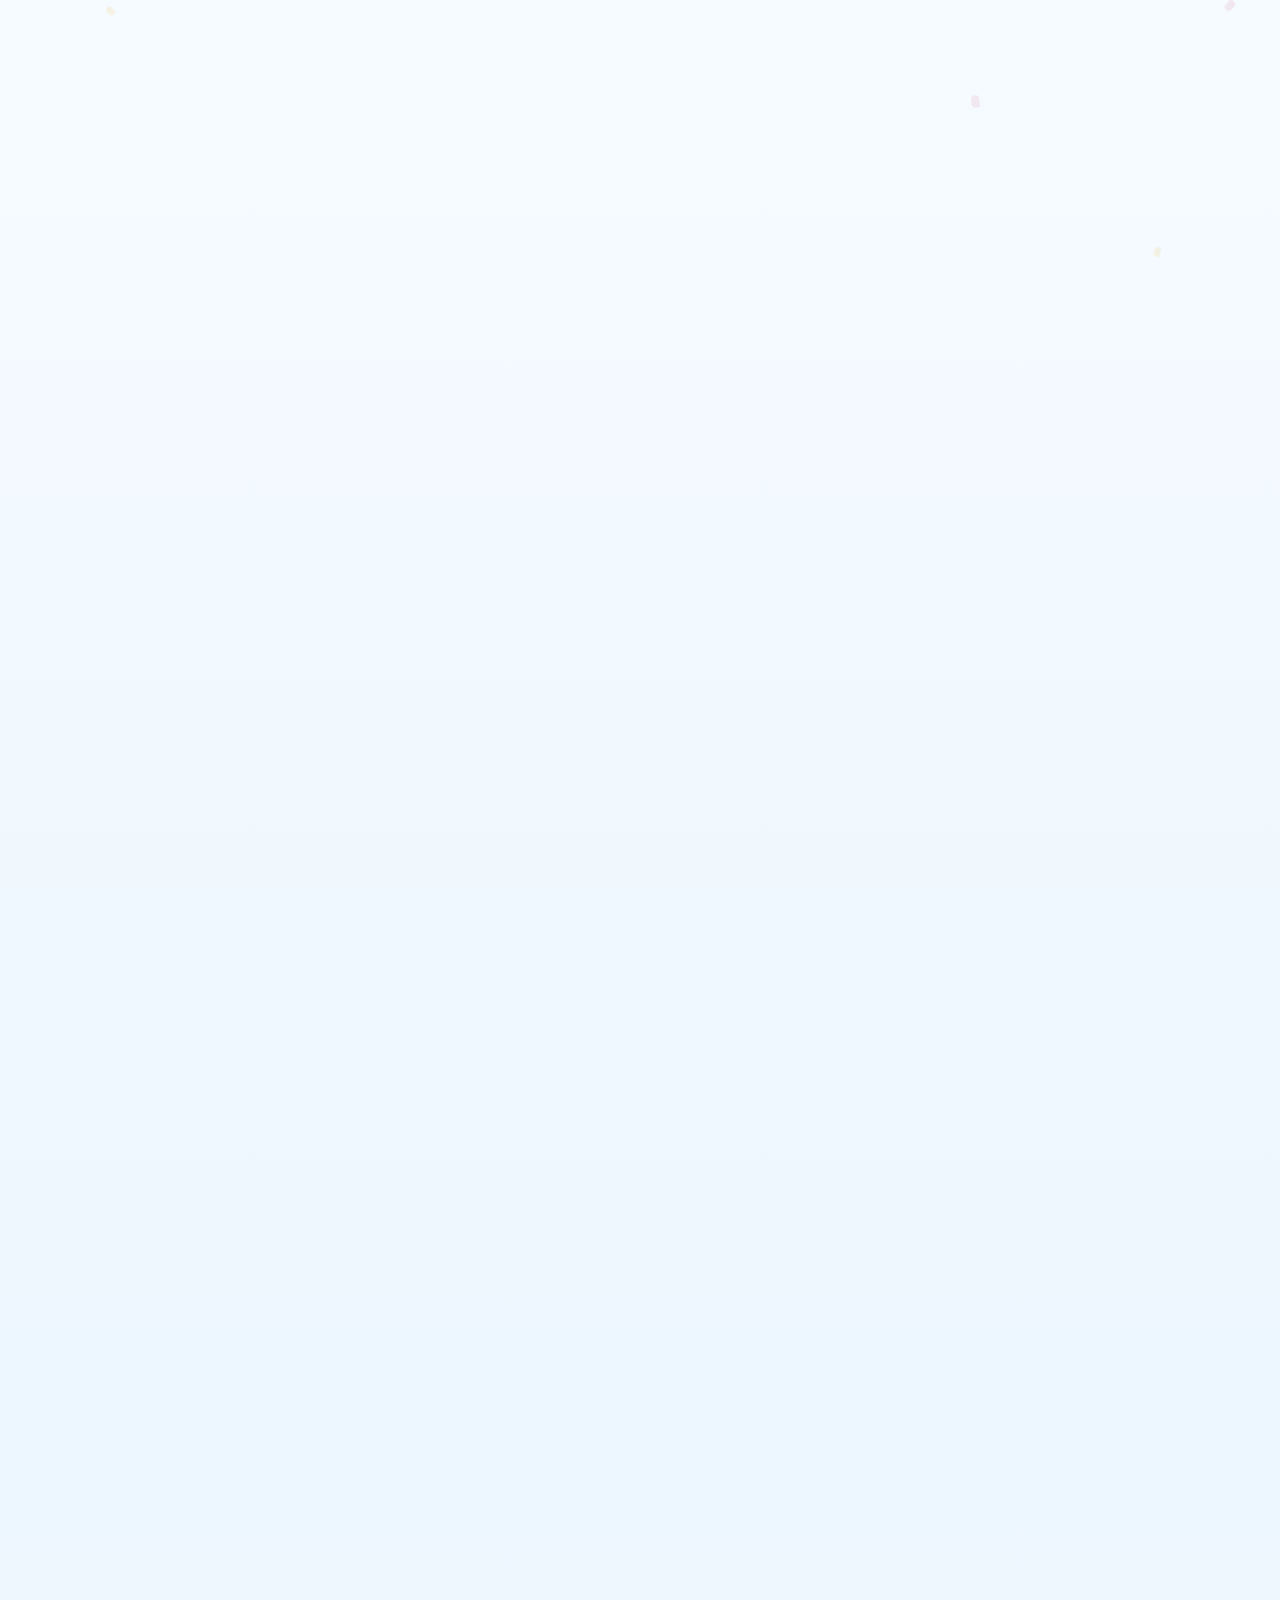
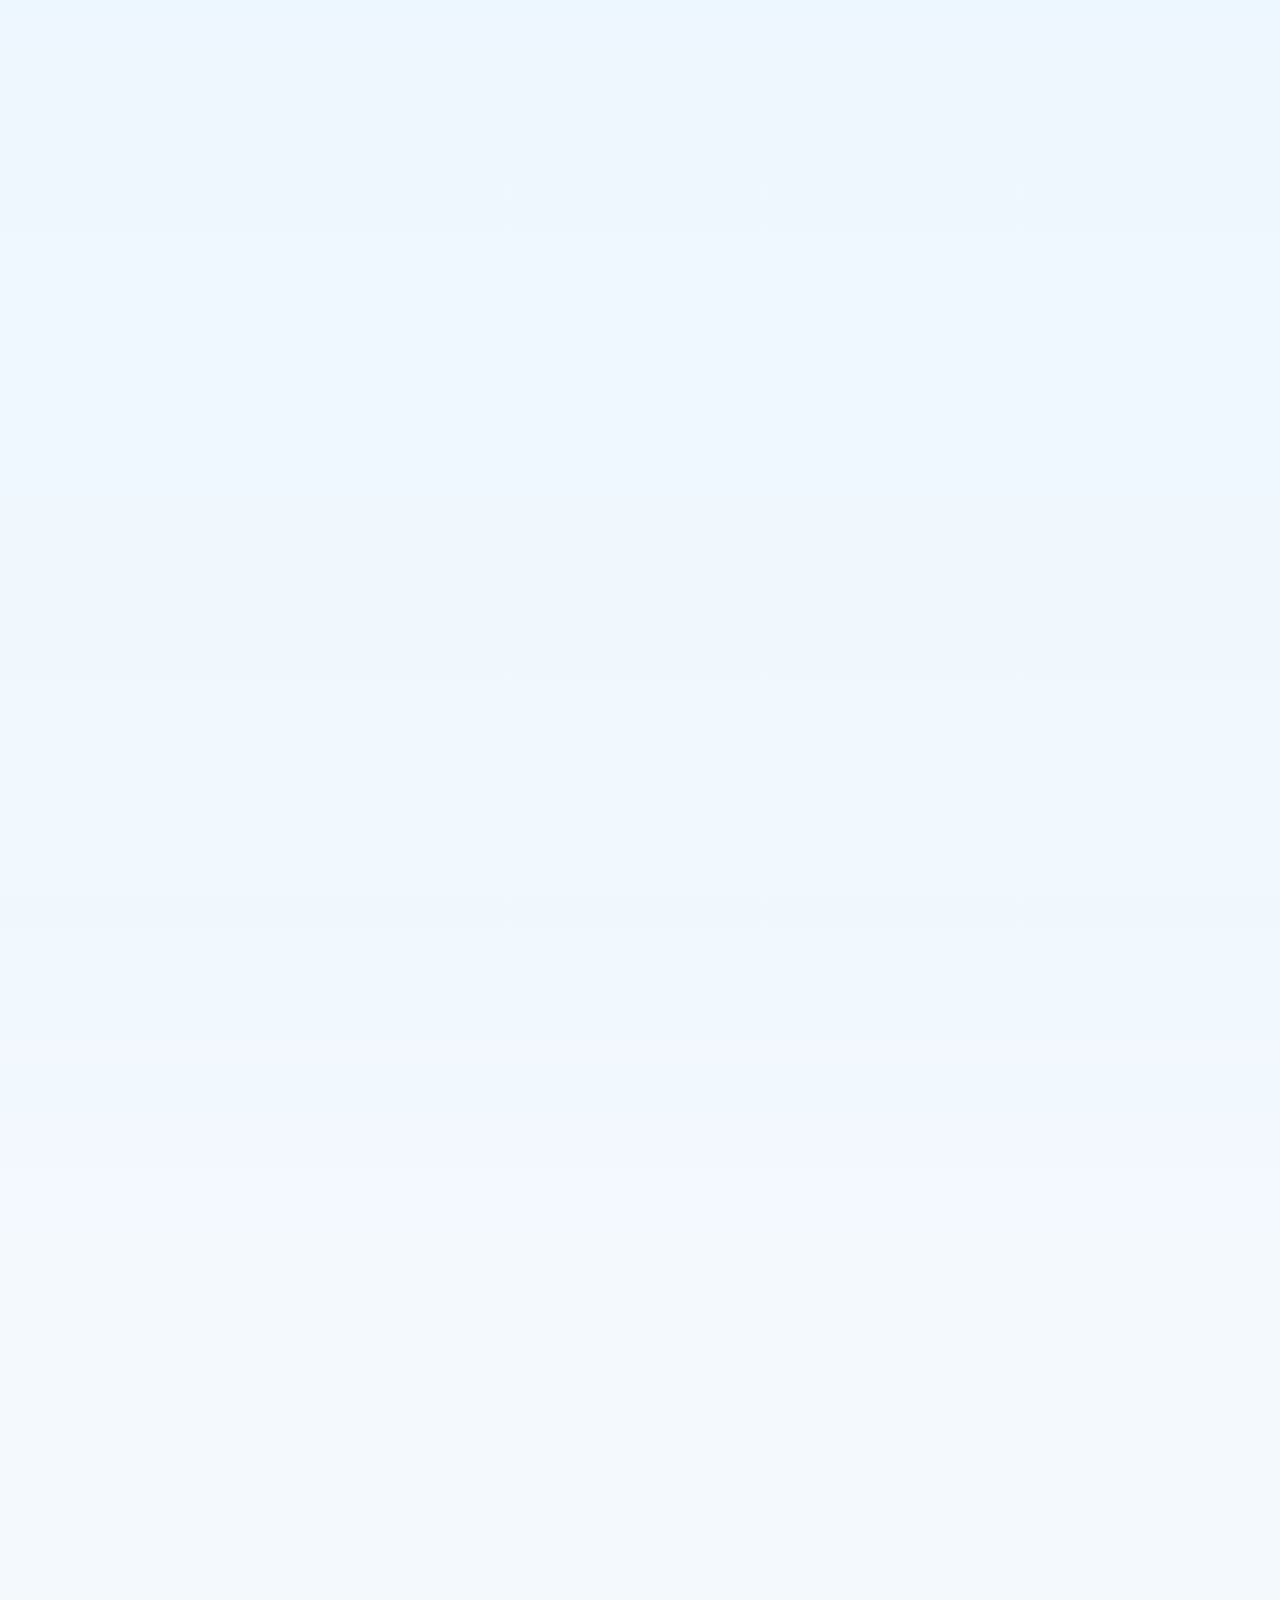
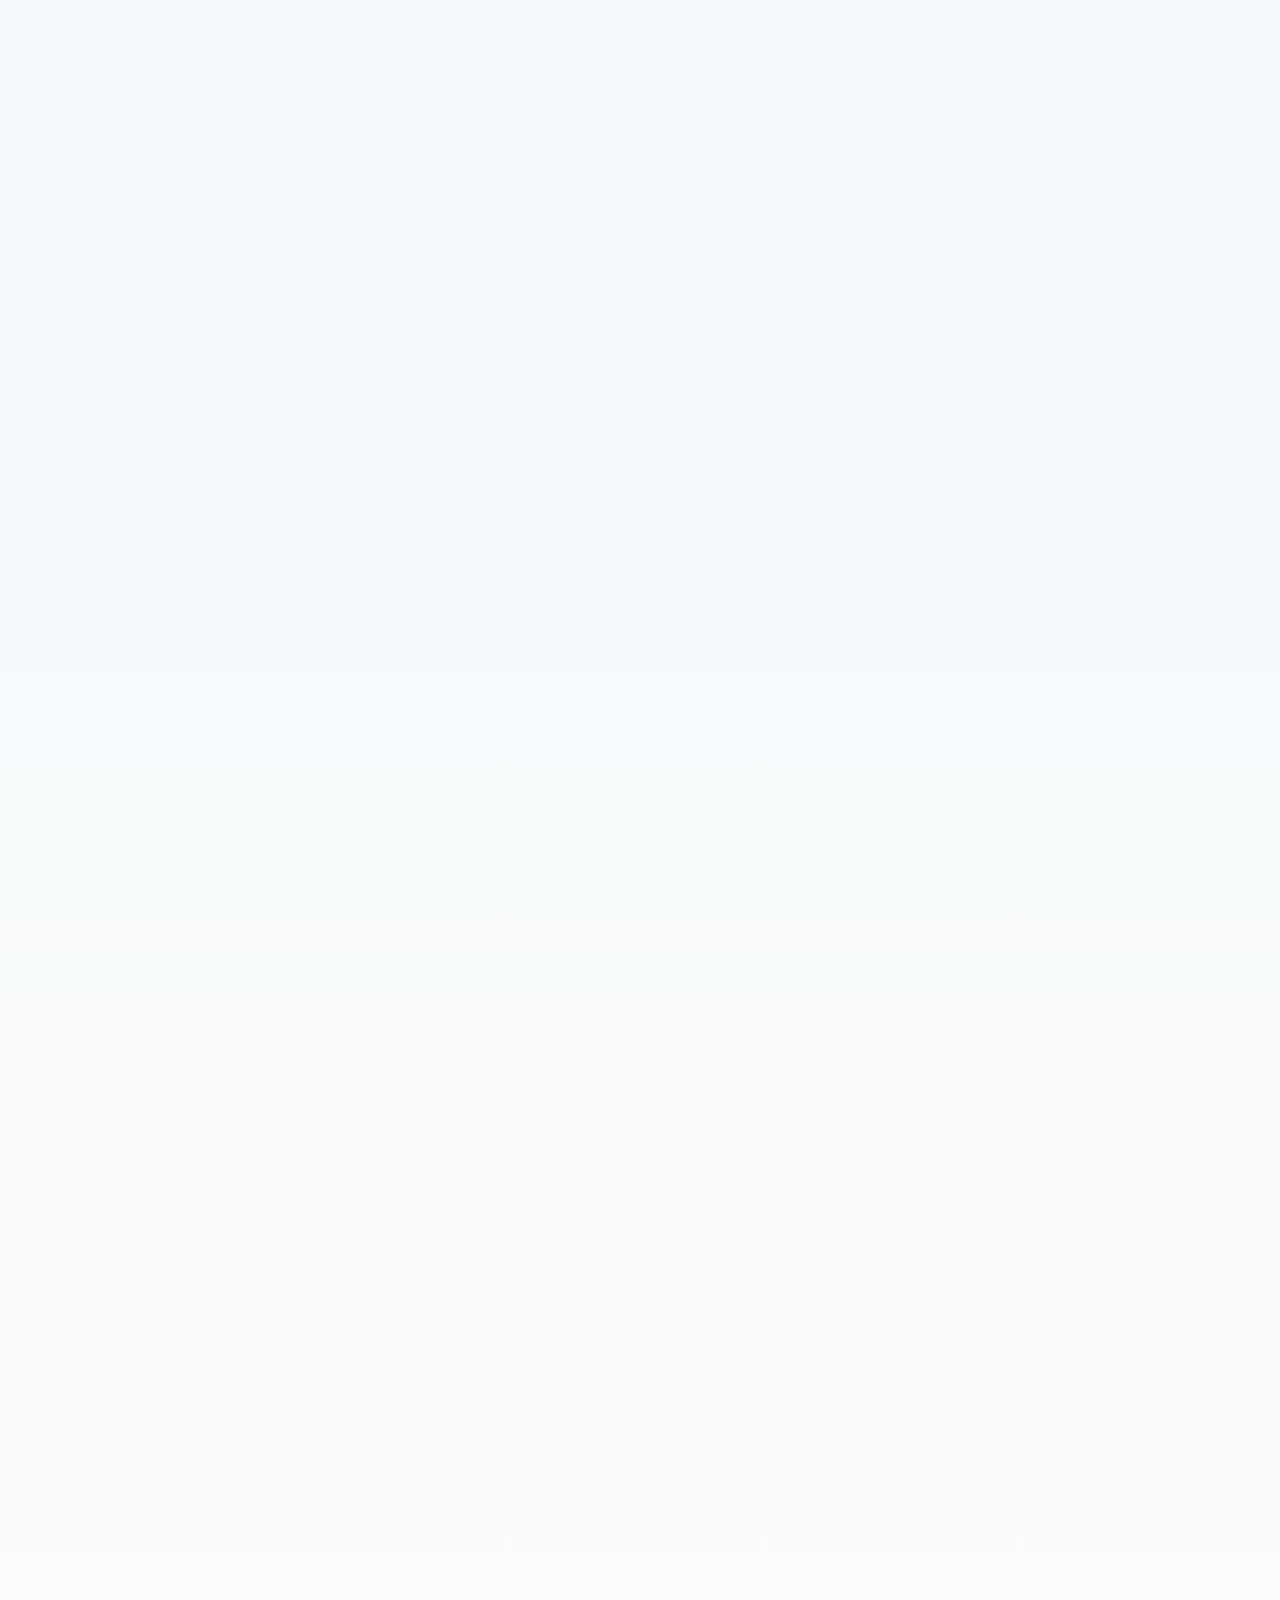
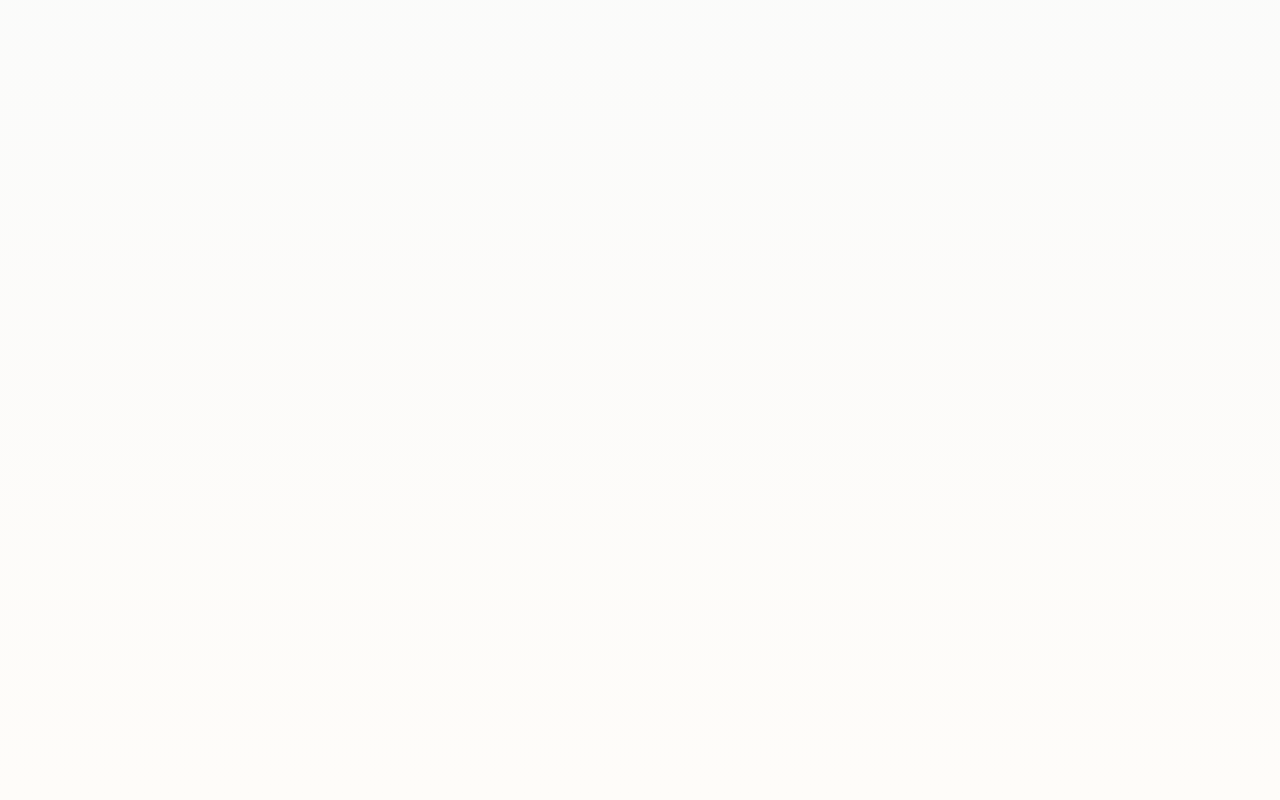
==== commit 258c5f99: "scroll bugfix" ====
--- a/Achu-Ammu-Wedding/index.html
+++ b/Achu-Ammu-Wedding/index.html
@@ -16,9 +16,16 @@
     <!-- Open Graph (WhatsApp / Facebook / LinkedIn) -->
     <meta property="og:title" content="Ashith ❤️ Sujishna | Wedding Invitation">
     <meta property="og:description" content="Together with love, we invite you to celebrate our special day.">
-    <meta property="og:image" content="https://ashith-ka.github.io/ashith-sujishna/preview.png">
+    <meta property="og:image" itemprop="image" content="https://ashith-ka.github.io/ashith-sujishna/preview.png">
+    <meta property="og:image:secure_url" content="https://ashith-ka.github.io/ashith-sujishna/preview.png">
+    <meta property="og:image:type" content="image/png">
+    <meta property="og:image:width" content="1200">
+    <meta property="og:image:height" content="630">
     <meta property="og:url" content="https://ashith-ka.github.io/ashith-sujishna/">
     <meta property="og:type" content="website">
+    
+    <meta itemprop="name" content="Ashith ❤️ Sujishna | Wedding Invitation">
+    <meta itemprop="description" content="Together with love, we invite you to celebrate our special day.">
     <meta property="og:site_name" content="Ashith & Sujishna Wedding">
 
     <!-- Twitter (used by some apps as fallback) -->
--- a/Achu-Ammu-Wedding/styles.css
+++ b/Achu-Ammu-Wedding/styles.css
@@ -773,7 +773,7 @@
     position: absolute;
     inset: 0;
     opacity: 0;
-    z-index: 17;
+    z-index: 40;
     pointer-events: none;
     background:
         radial-gradient(circle at 50% 12%, rgba(255, 210, 144, calc(0.16 + (var(--reception-progress) * 0.14))) 0%, rgba(255, 210, 144, 0) 24%),
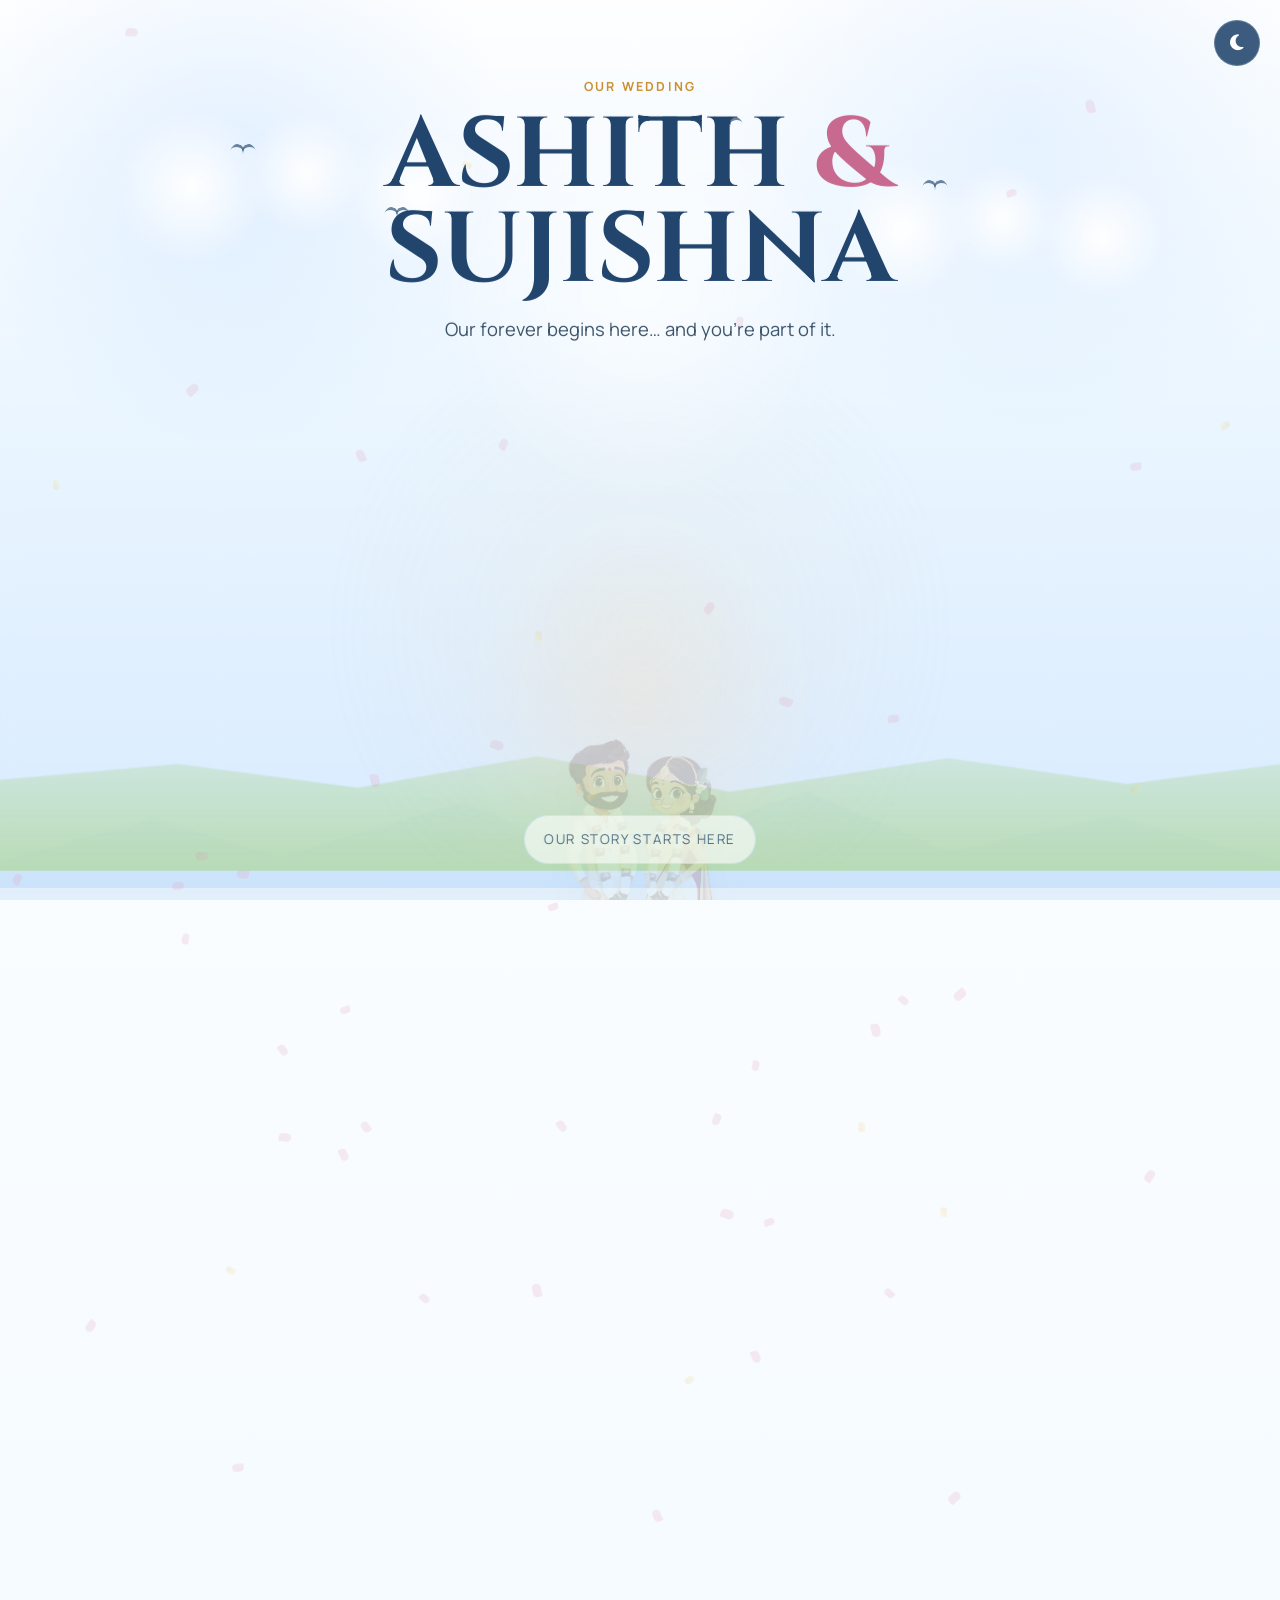
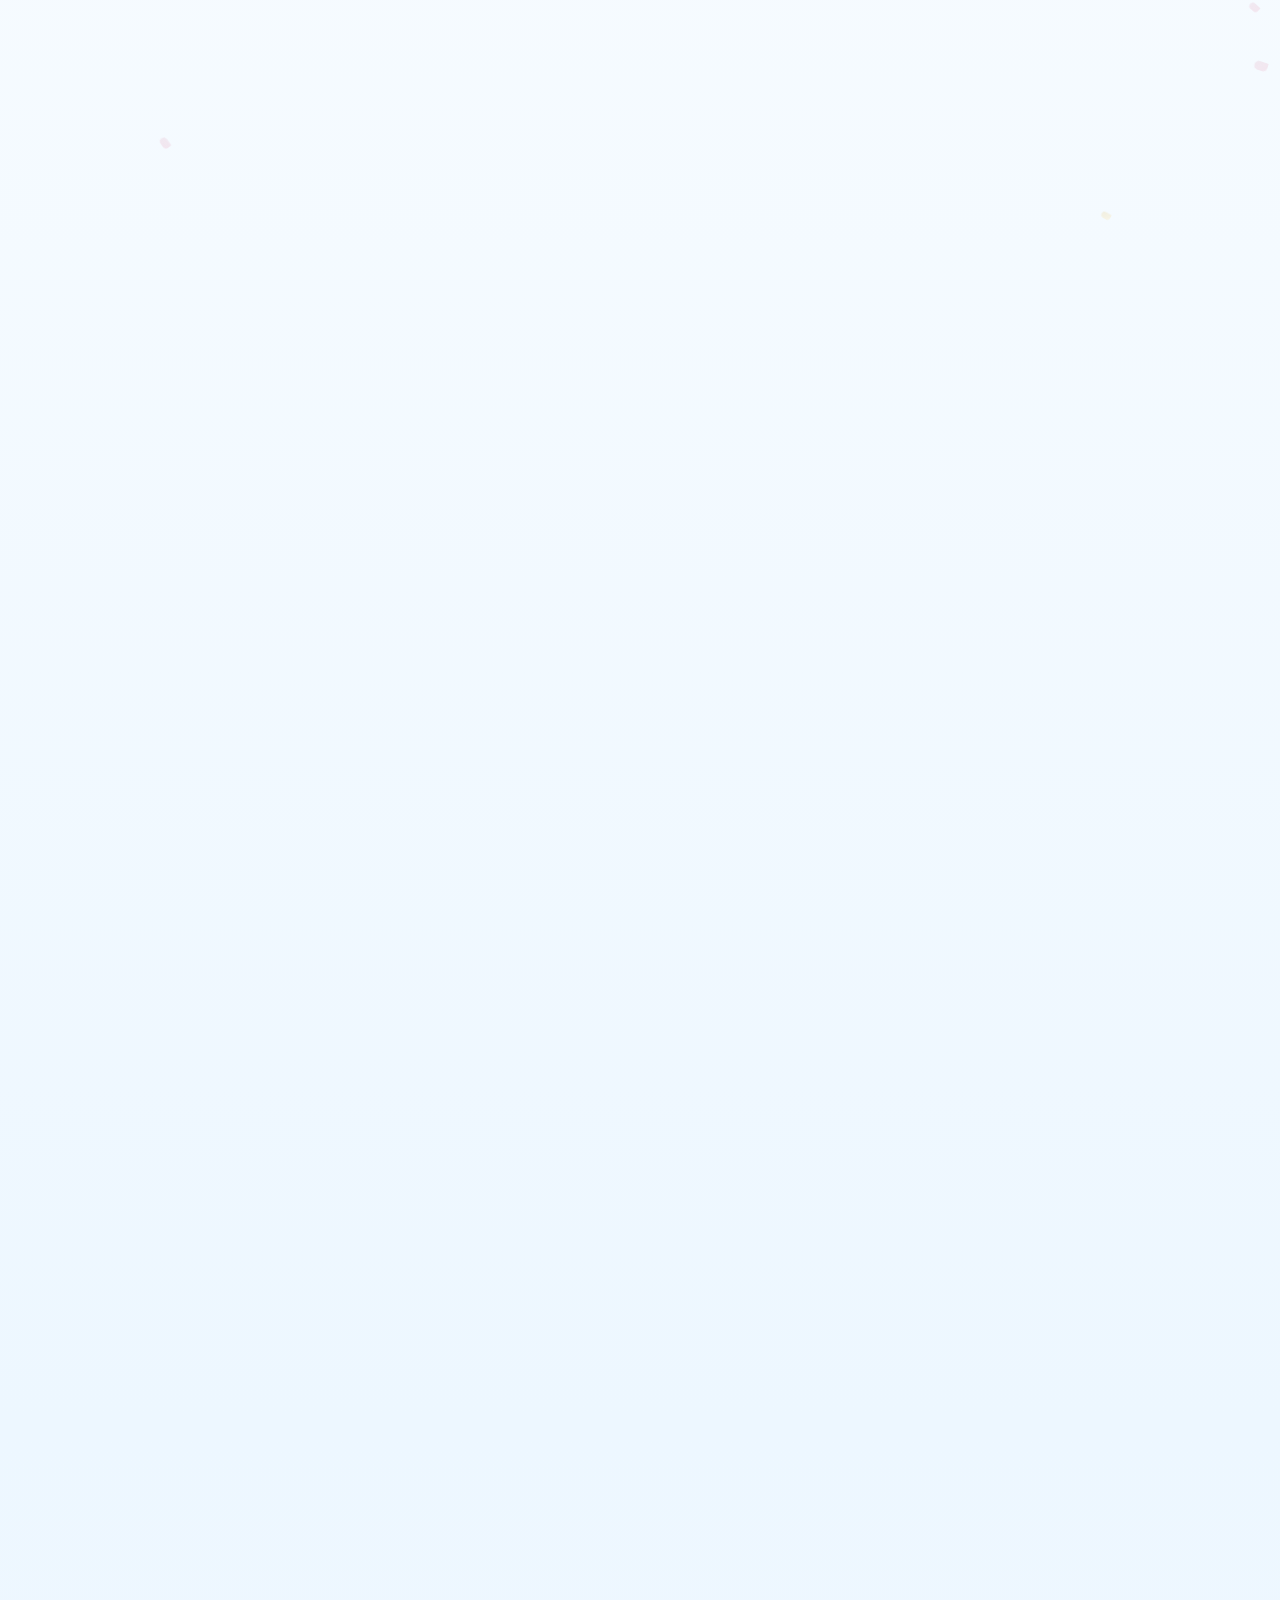
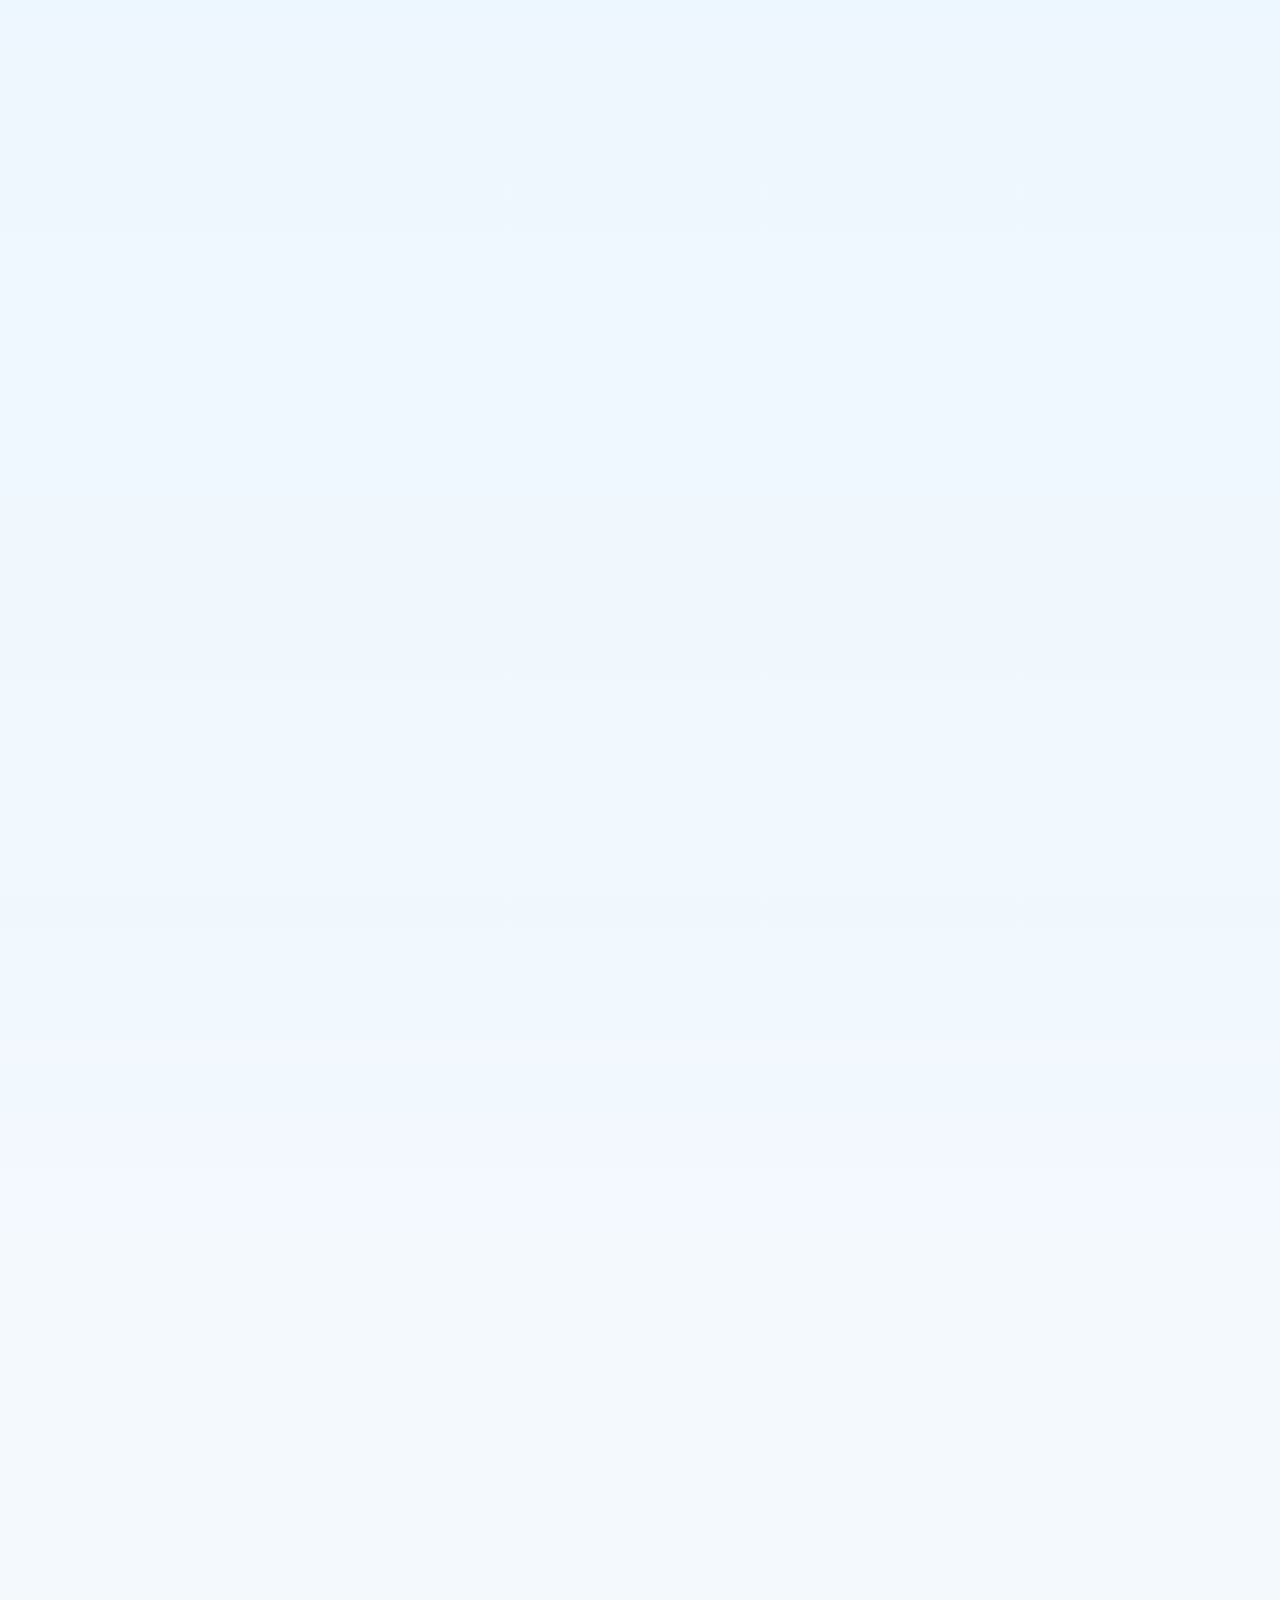
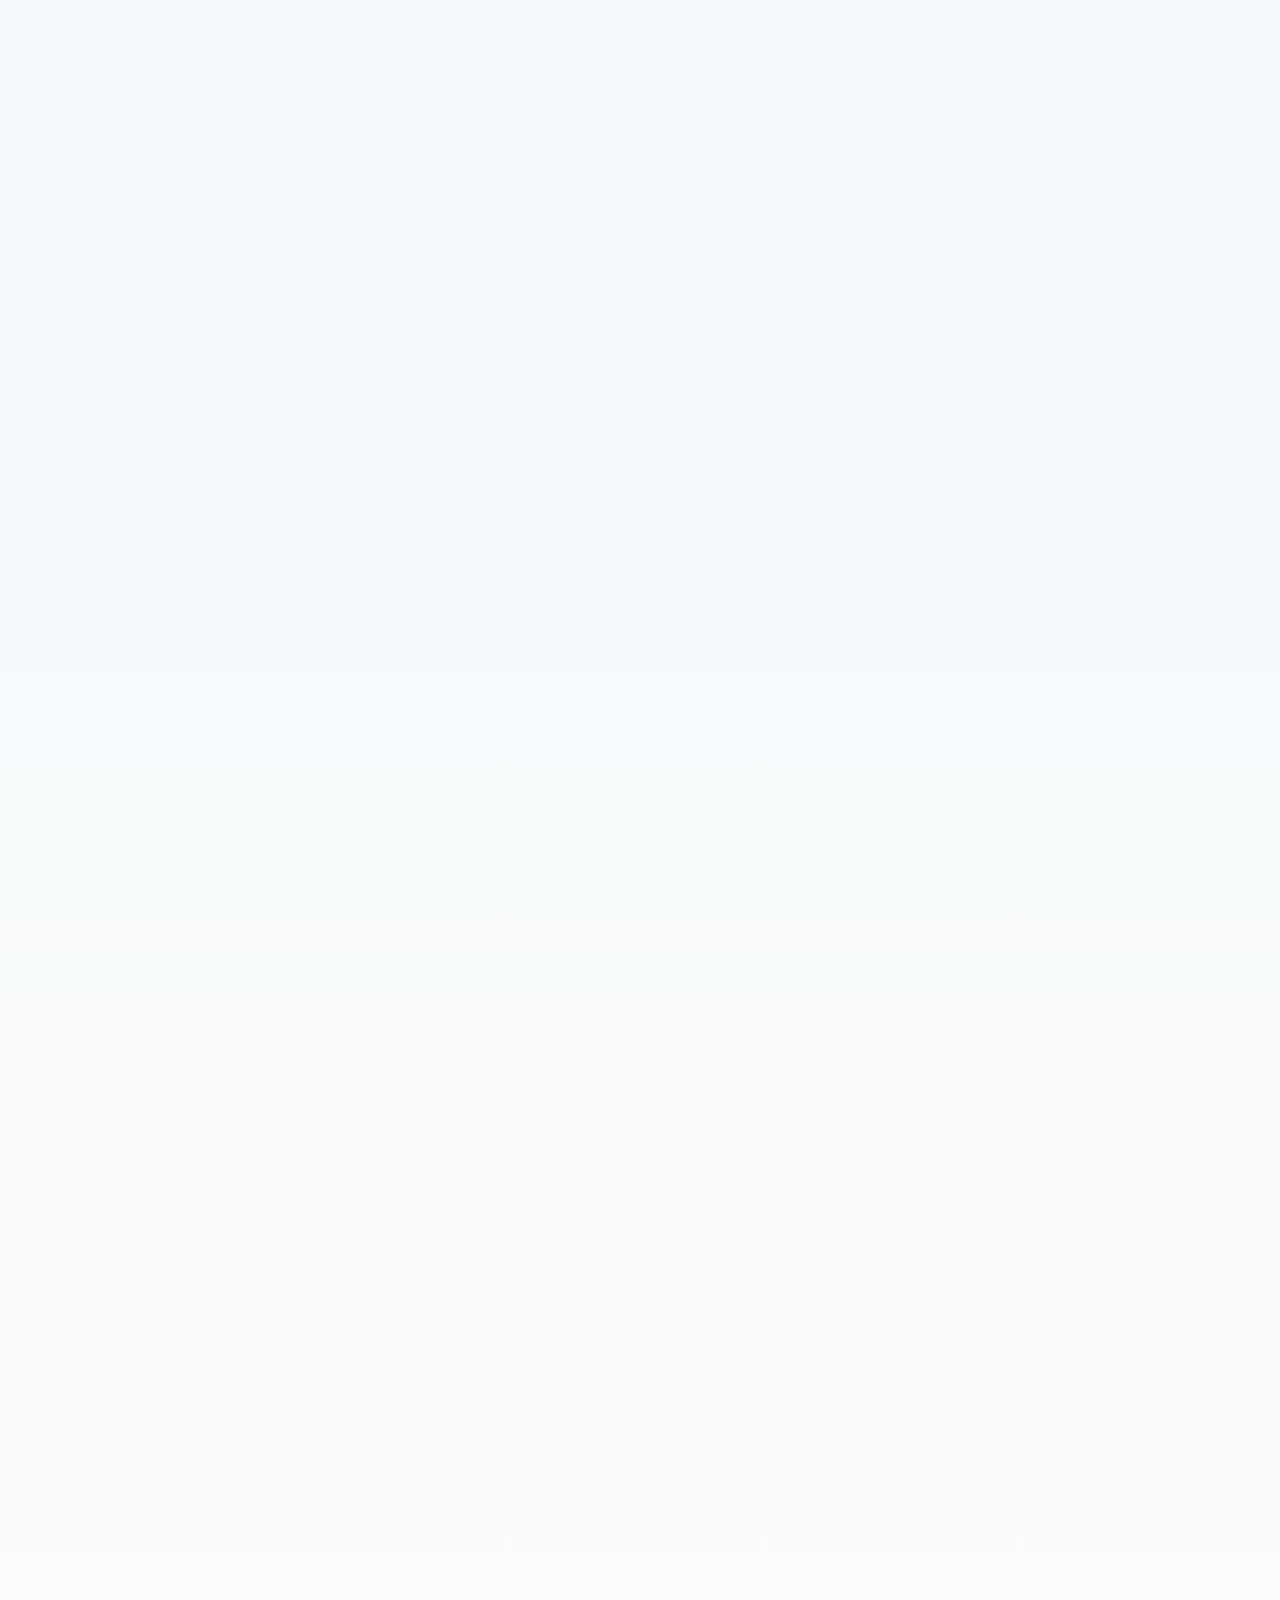
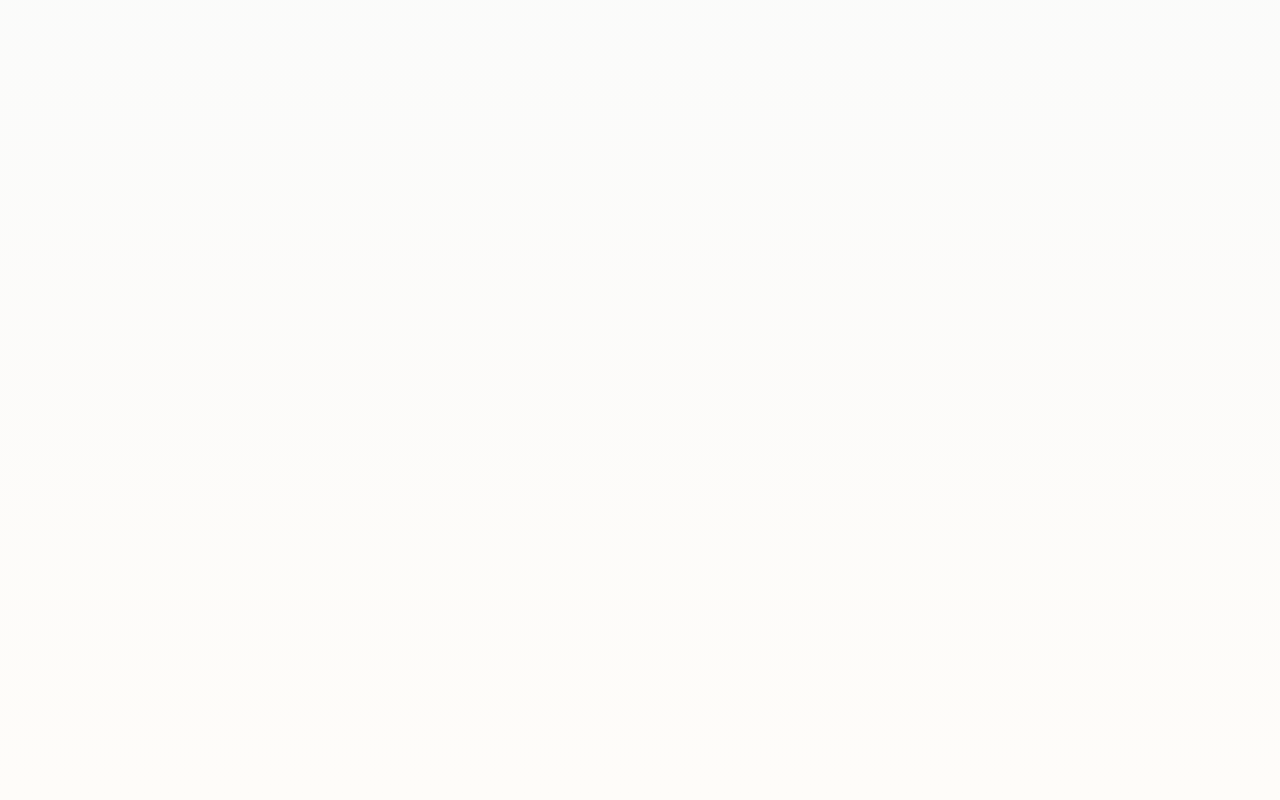
==== commit 3dbf0794: "fixes preview" ====
--- a/Achu-Ammu-Wedding/index.html
+++ b/Achu-Ammu-Wedding/index.html
@@ -16,9 +16,9 @@
     <!-- Open Graph (WhatsApp / Facebook / LinkedIn) -->
     <meta property="og:title" content="Ashith ❤️ Sujishna | Wedding Invitation">
     <meta property="og:description" content="Together with love, we invite you to celebrate our special day.">
-    <meta property="og:image" itemprop="image" content="https://ashith-ka.github.io/ashith-sujishna/preview.png">
-    <meta property="og:image:secure_url" content="https://ashith-ka.github.io/ashith-sujishna/preview.png">
-    <meta property="og:image:type" content="image/png">
+    <meta property="og:image" itemprop="image" content="https://ashith-ka.github.io/ashith-sujishna/preview.jpg">
+    <meta property="og:image:secure_url" content="https://ashith-ka.github.io/ashith-sujishna/preview.jpg">
+    <meta property="og:image:type" content="image/jpeg">
     <meta property="og:image:width" content="1200">
     <meta property="og:image:height" content="630">
     <meta property="og:url" content="https://ashith-ka.github.io/ashith-sujishna/">
@@ -32,7 +32,7 @@
     <meta name="twitter:card" content="summary_large_image">
     <meta name="twitter:title" content="Ashith ❤️ Sujishna | Wedding Invitation">
     <meta name="twitter:description" content="Together with love, we invite you to celebrate our special day.">
-    <meta name="twitter:image" content="https://ashith-ka.github.io/ashith-sujishna/preview.png">
+    <meta name="twitter:image" content="https://ashith-ka.github.io/ashith-sujishna/preview.jpg">
 
     <!-- Favicon -->
     <link rel="icon" href="/favicon.ico">
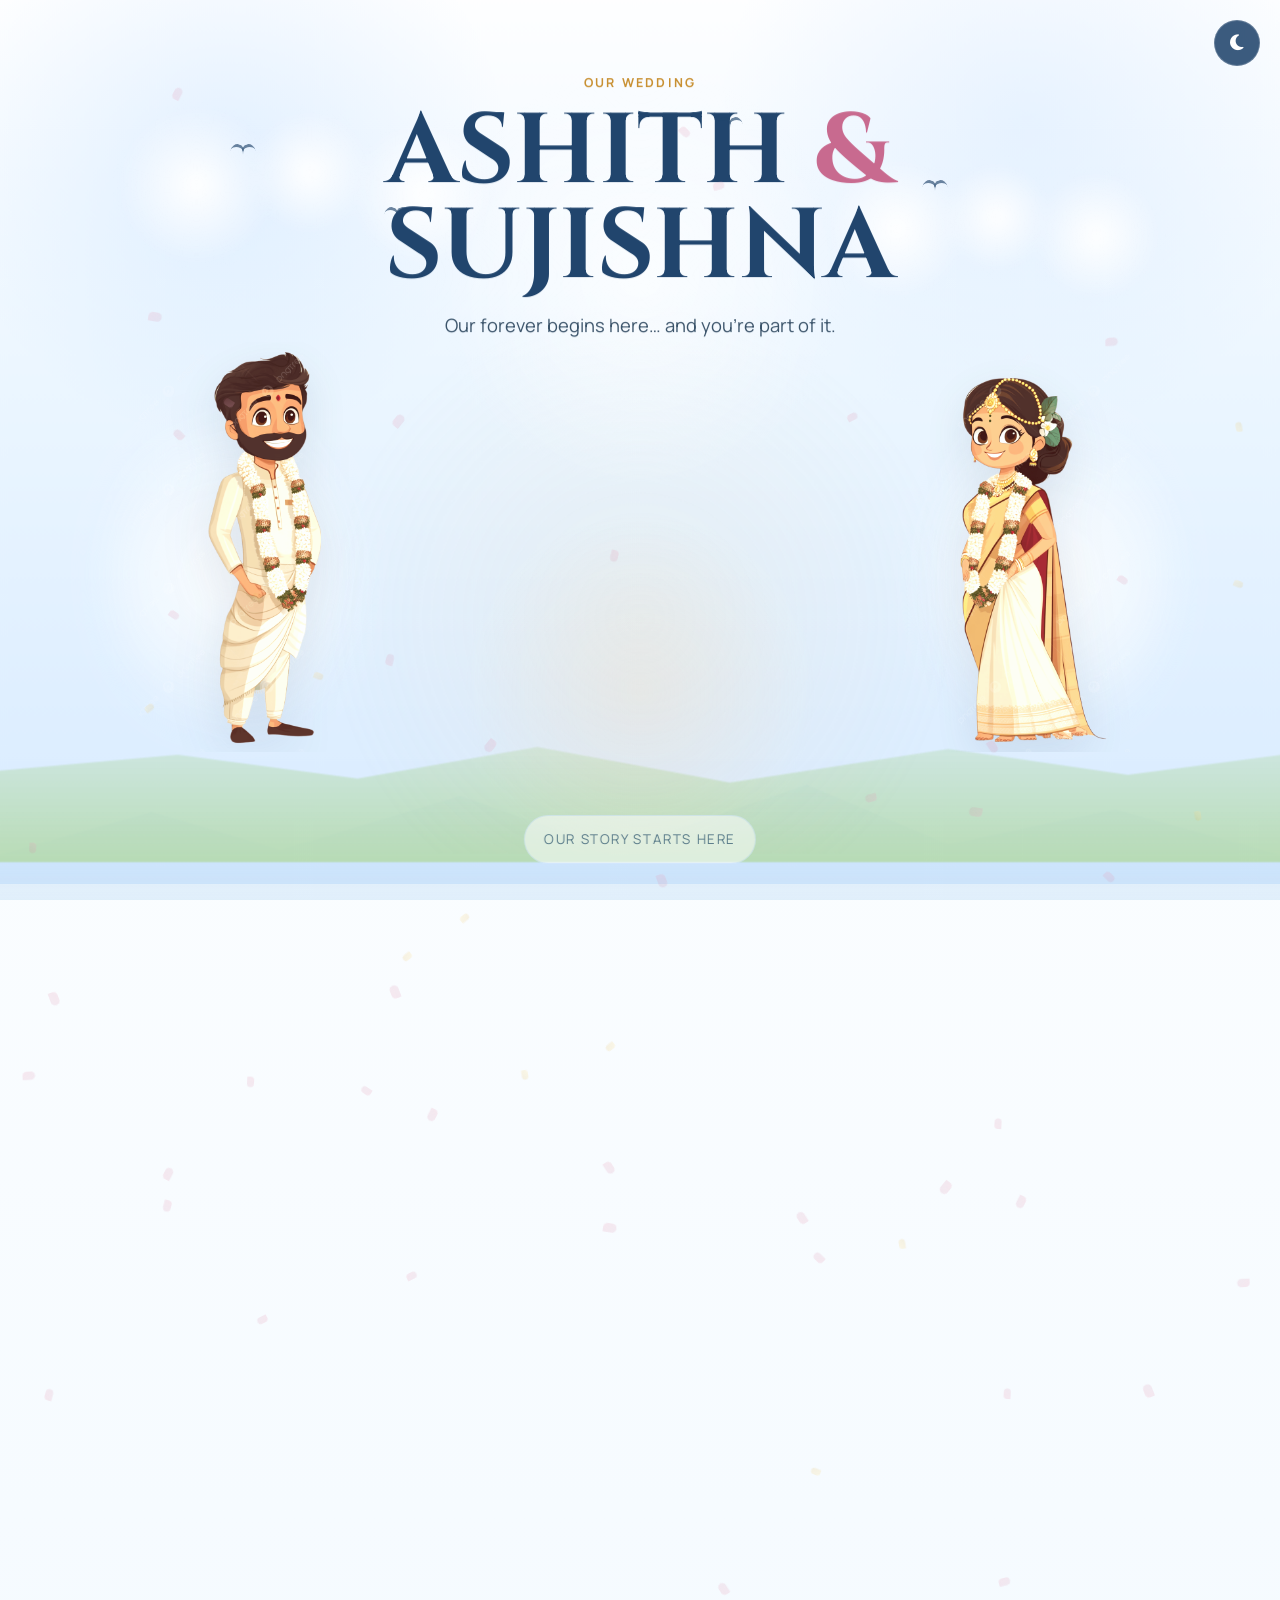
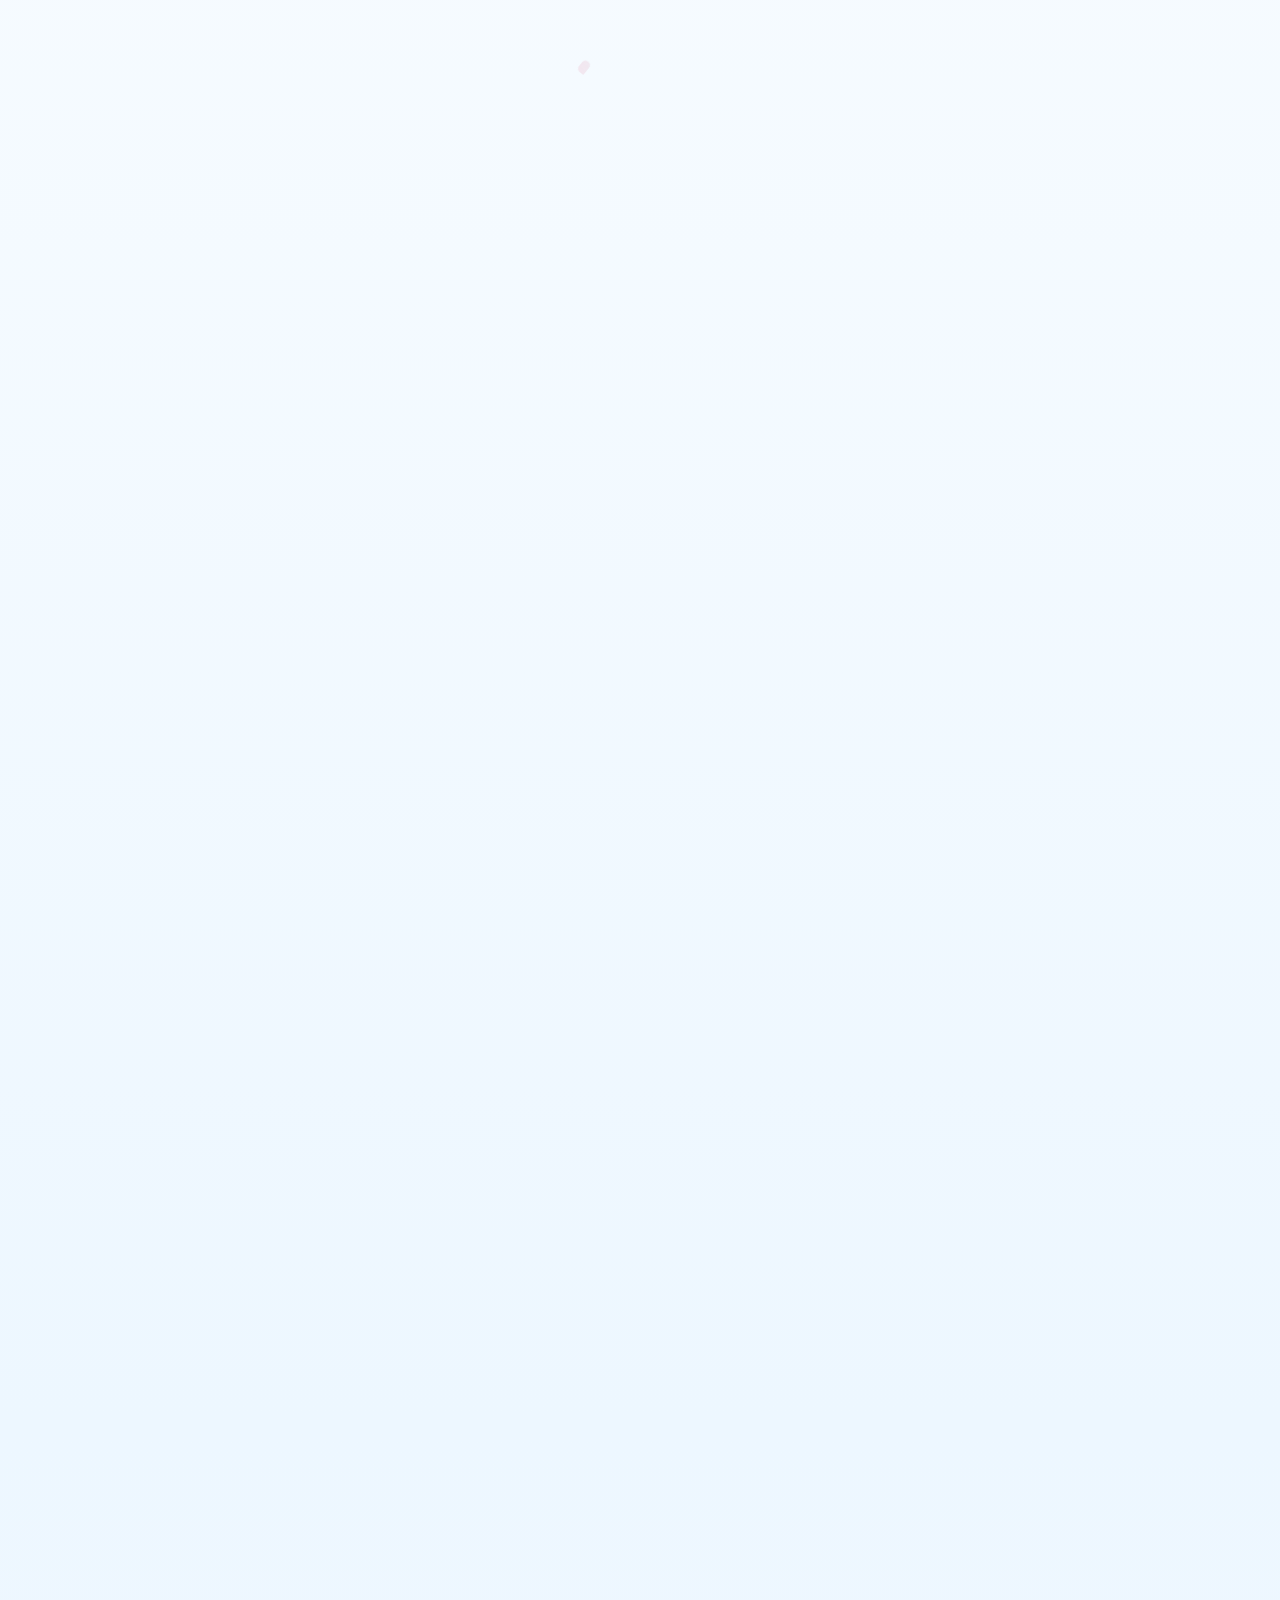
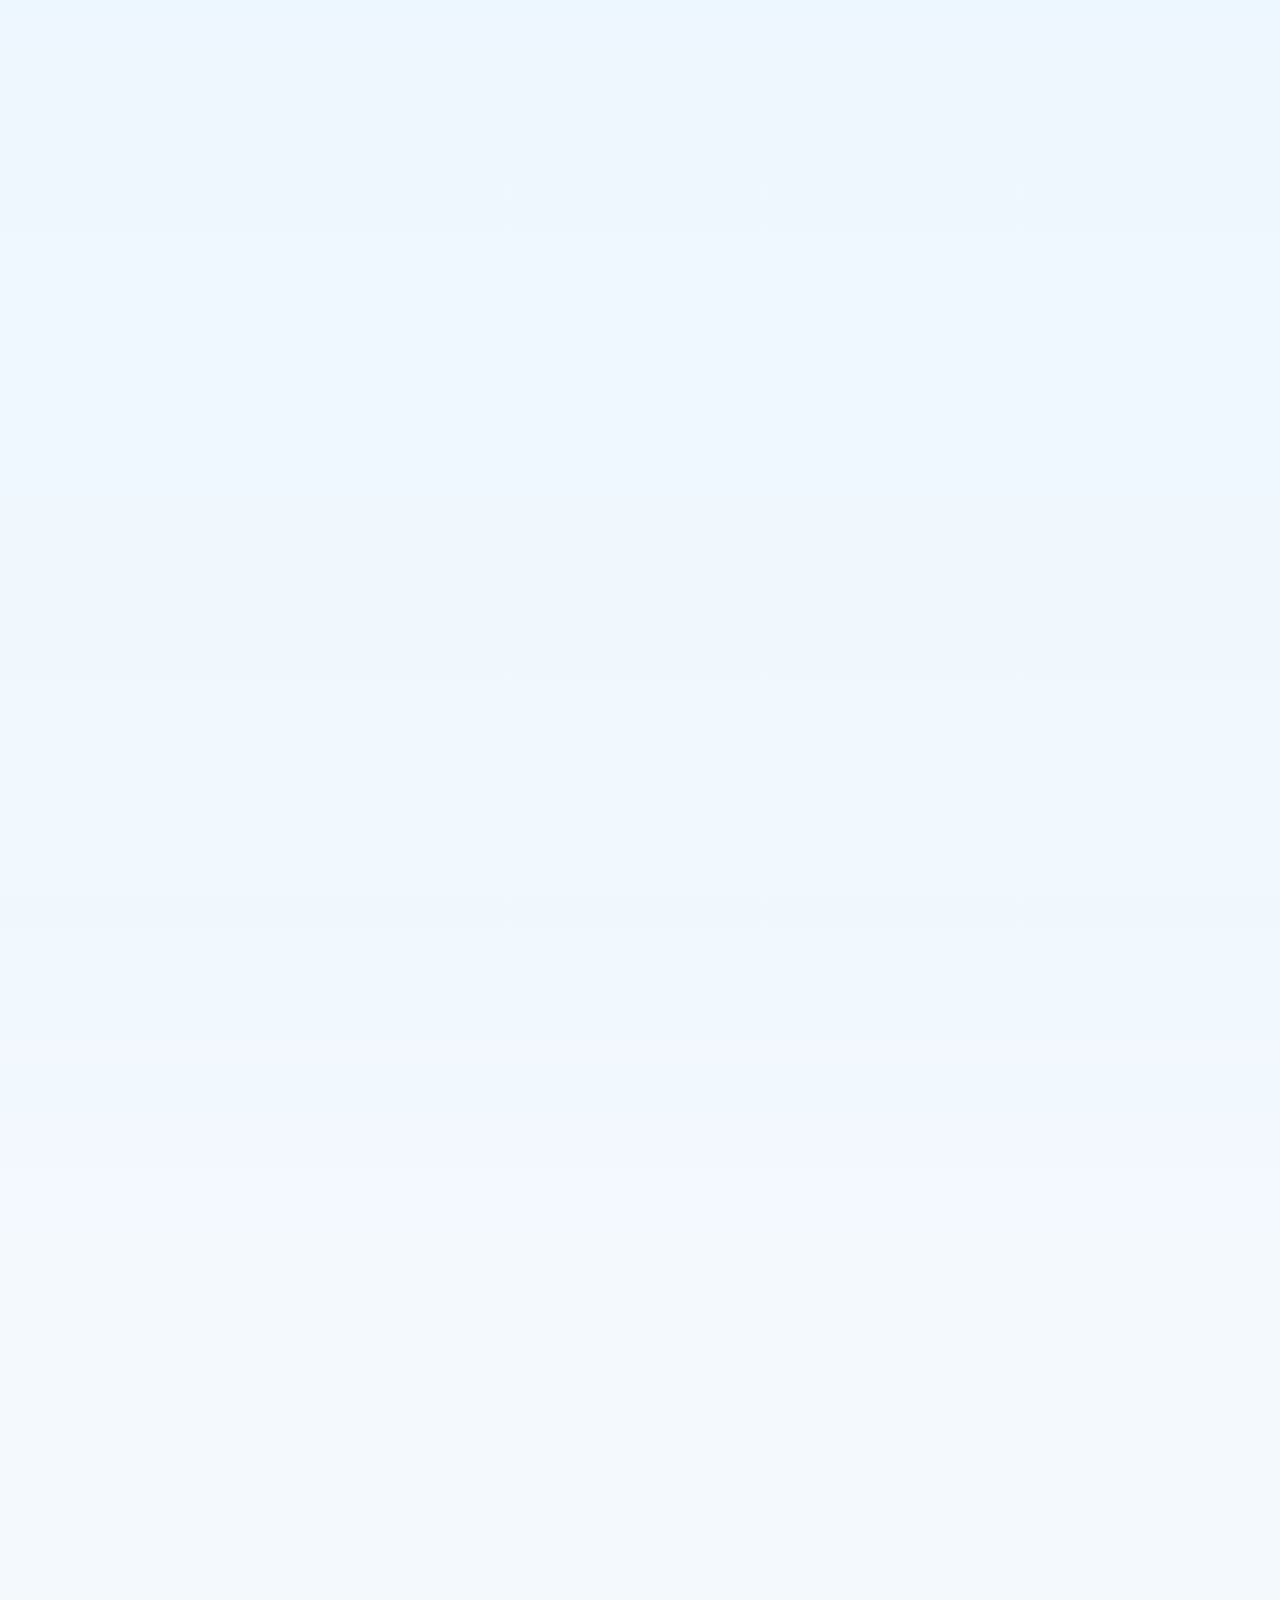
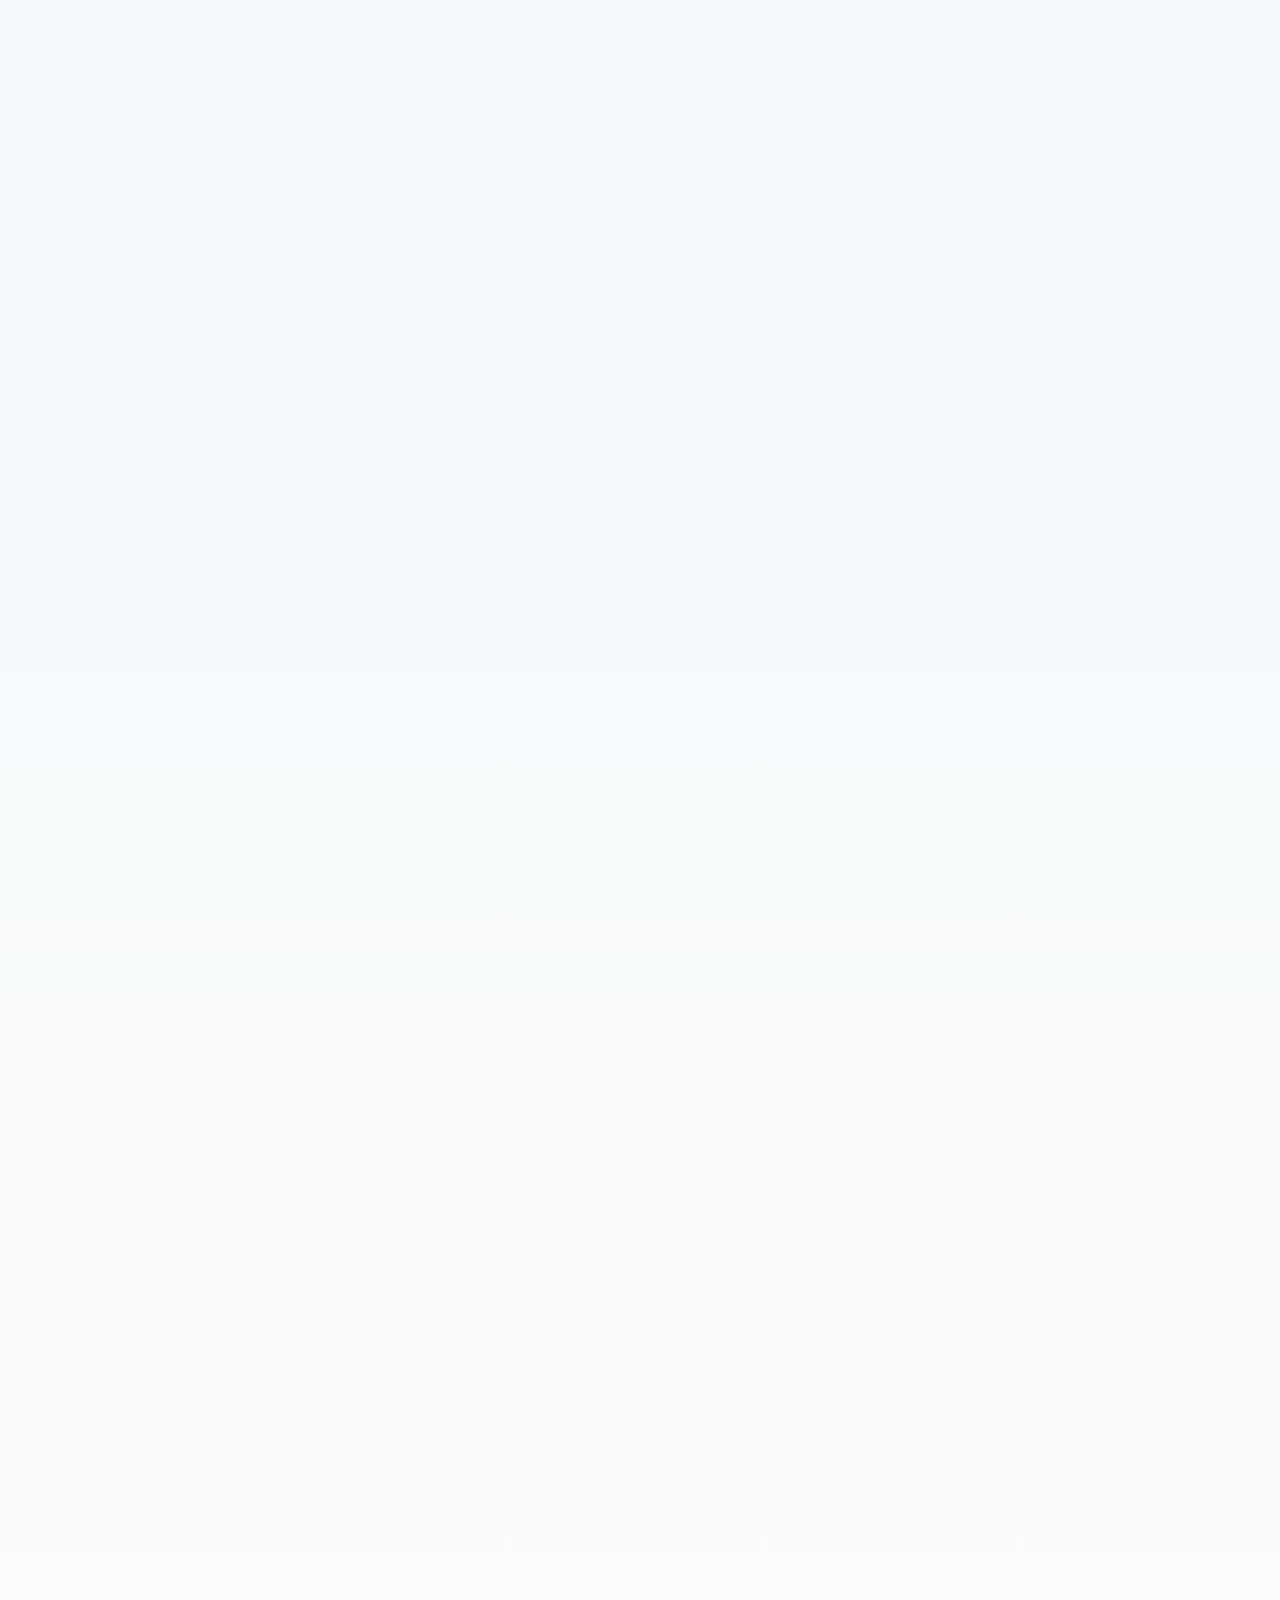
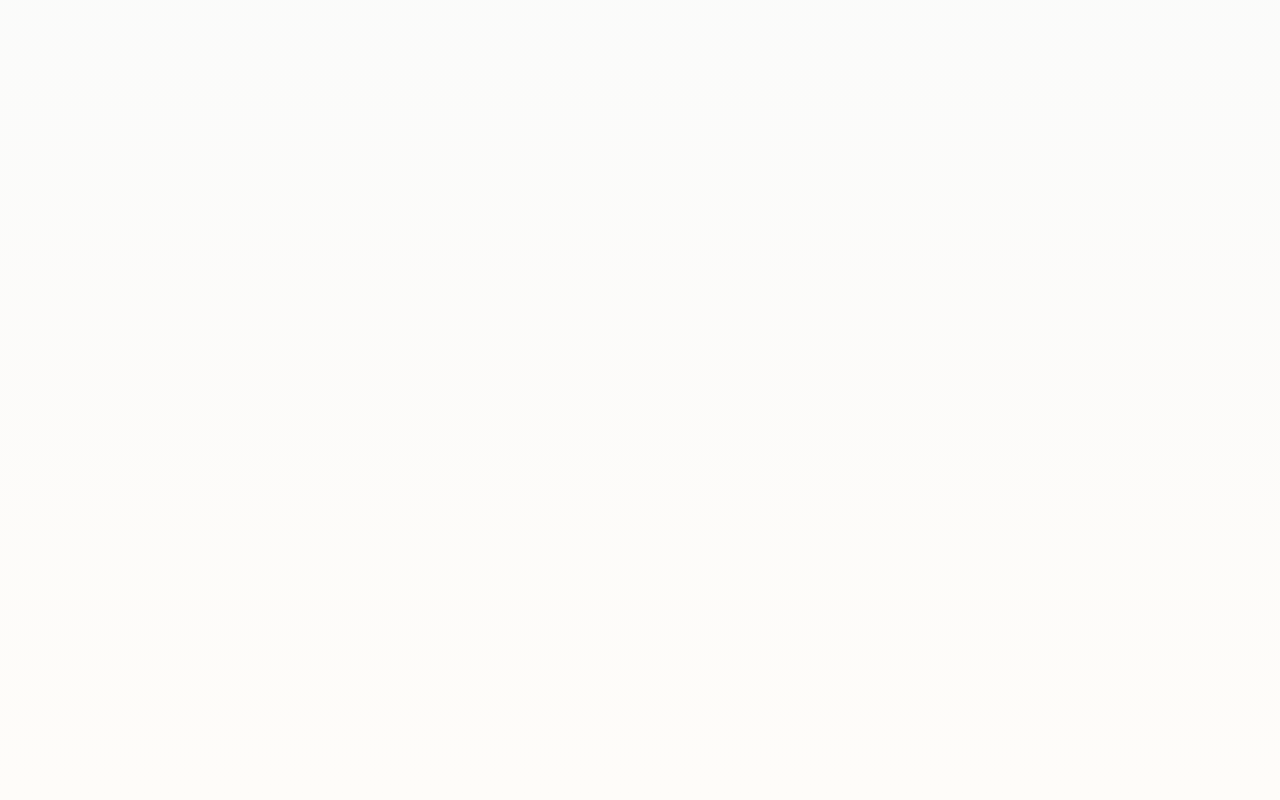
==== commit a18e1075: "bugfix scroll" ====
--- a/Achu-Ammu-Wedding/index.html
+++ b/Achu-Ammu-Wedding/index.html
@@ -179,6 +179,12 @@
         <section></section>
         <section></section>
         <section></section>
+        
+        <!-- Snap Points specifically for mobile -->
+        <div class="snap-point" style="top: 0vh;"></div>
+        <div class="snap-point" style="top: 300vh;"></div>
+        <div class="snap-point" style="top: 500vh;"></div>
+        <div class="snap-point" style="top: 700vh;"></div>
     </div>
 
     <script src="./script.js"></script>
--- a/Achu-Ammu-Wedding/styles.css
+++ b/Achu-Ammu-Wedding/styles.css
@@ -1129,8 +1129,21 @@
     color: var(--ink);
 }
 
+.scroll-track {
+    position: relative;
+}
+
 .scroll-track section {
     height: 100vh;
+}
+
+.snap-point {
+    position: absolute;
+    left: 0;
+    width: 100%;
+    height: 10px;
+    pointer-events: none;
+    visibility: hidden;
 }
 
 @media (max-width: 980px) {
@@ -1140,8 +1153,18 @@
 }
 
 @media (max-width: 768px) {
+    html {
+        scroll-snap-type: y mandatory;
+    }
+
+    /* Important: to allow HTML scroll snapping, we shouldn't restrict body height or we should let HTML handle it */
     body {
         min-height: 520vh;
+    }
+
+    .snap-point {
+        scroll-snap-align: start;
+        scroll-snap-stop: always;
     }
 
     .scene-title {
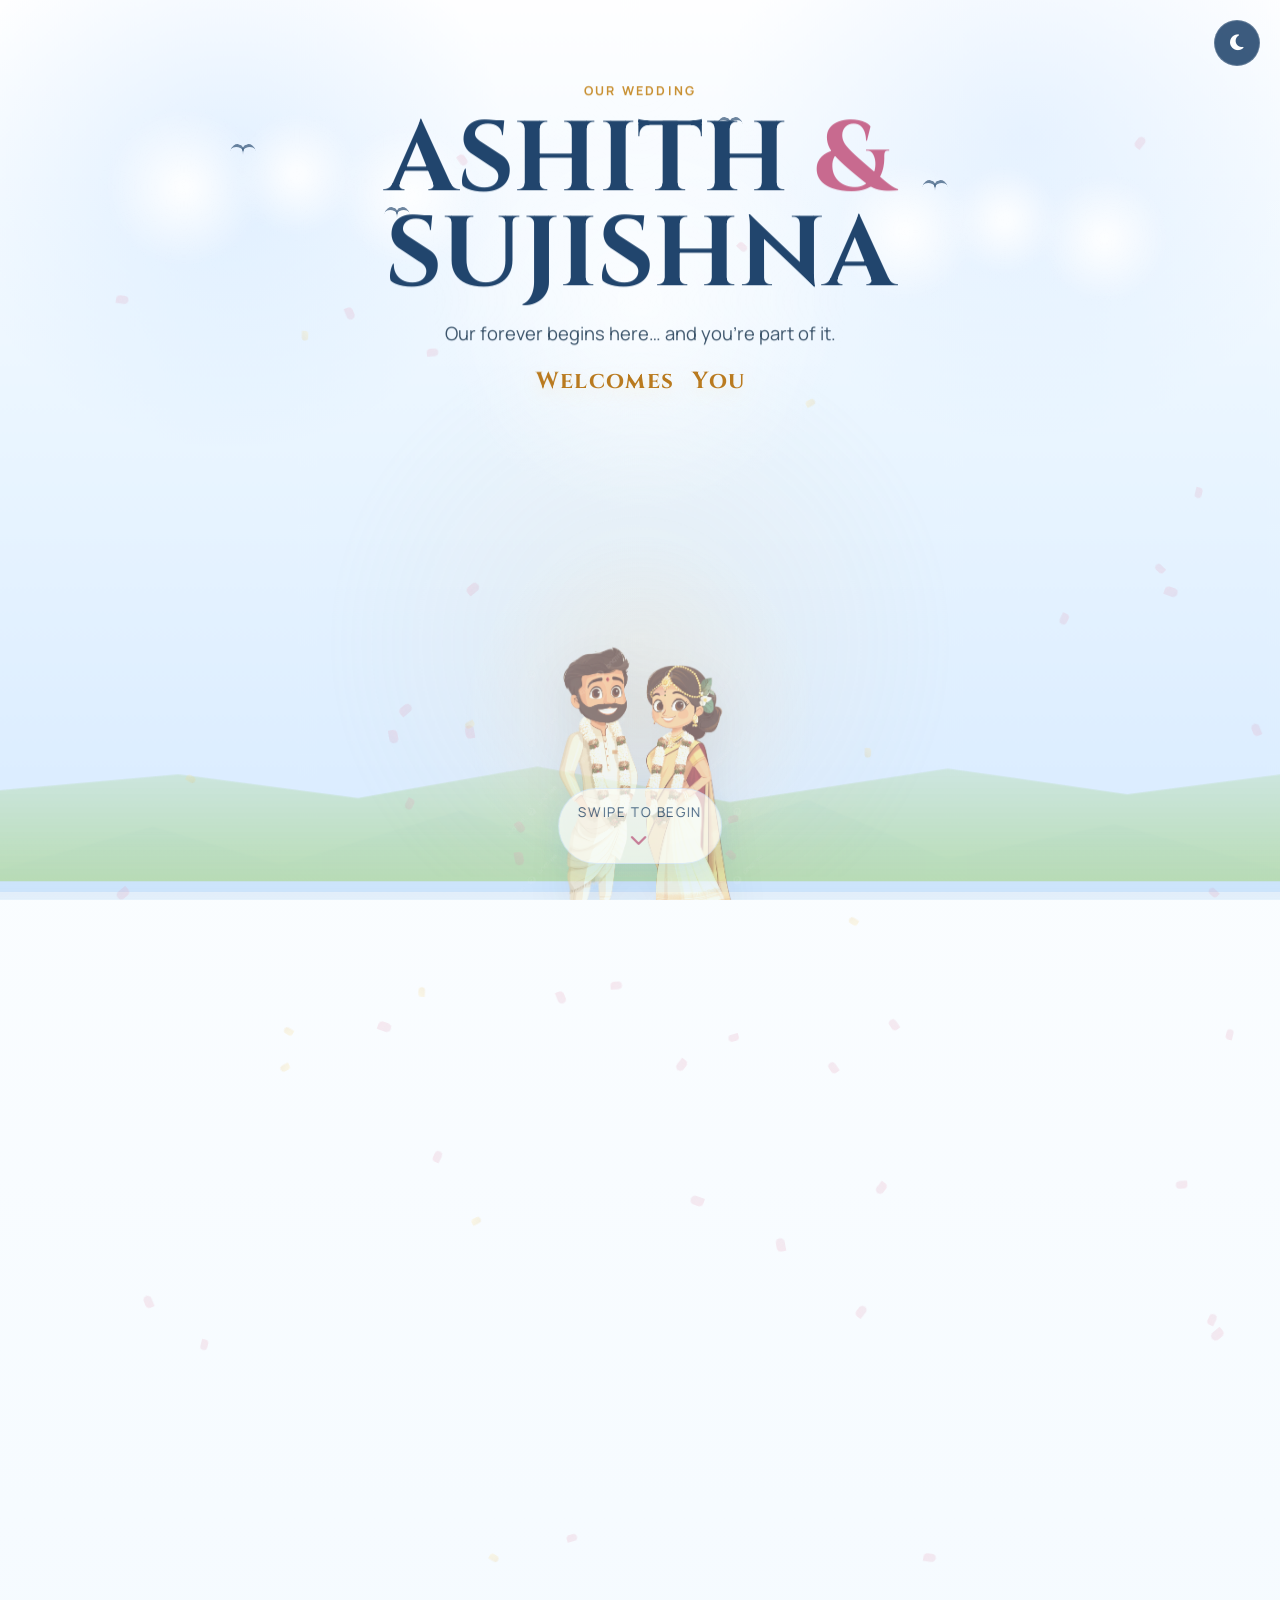
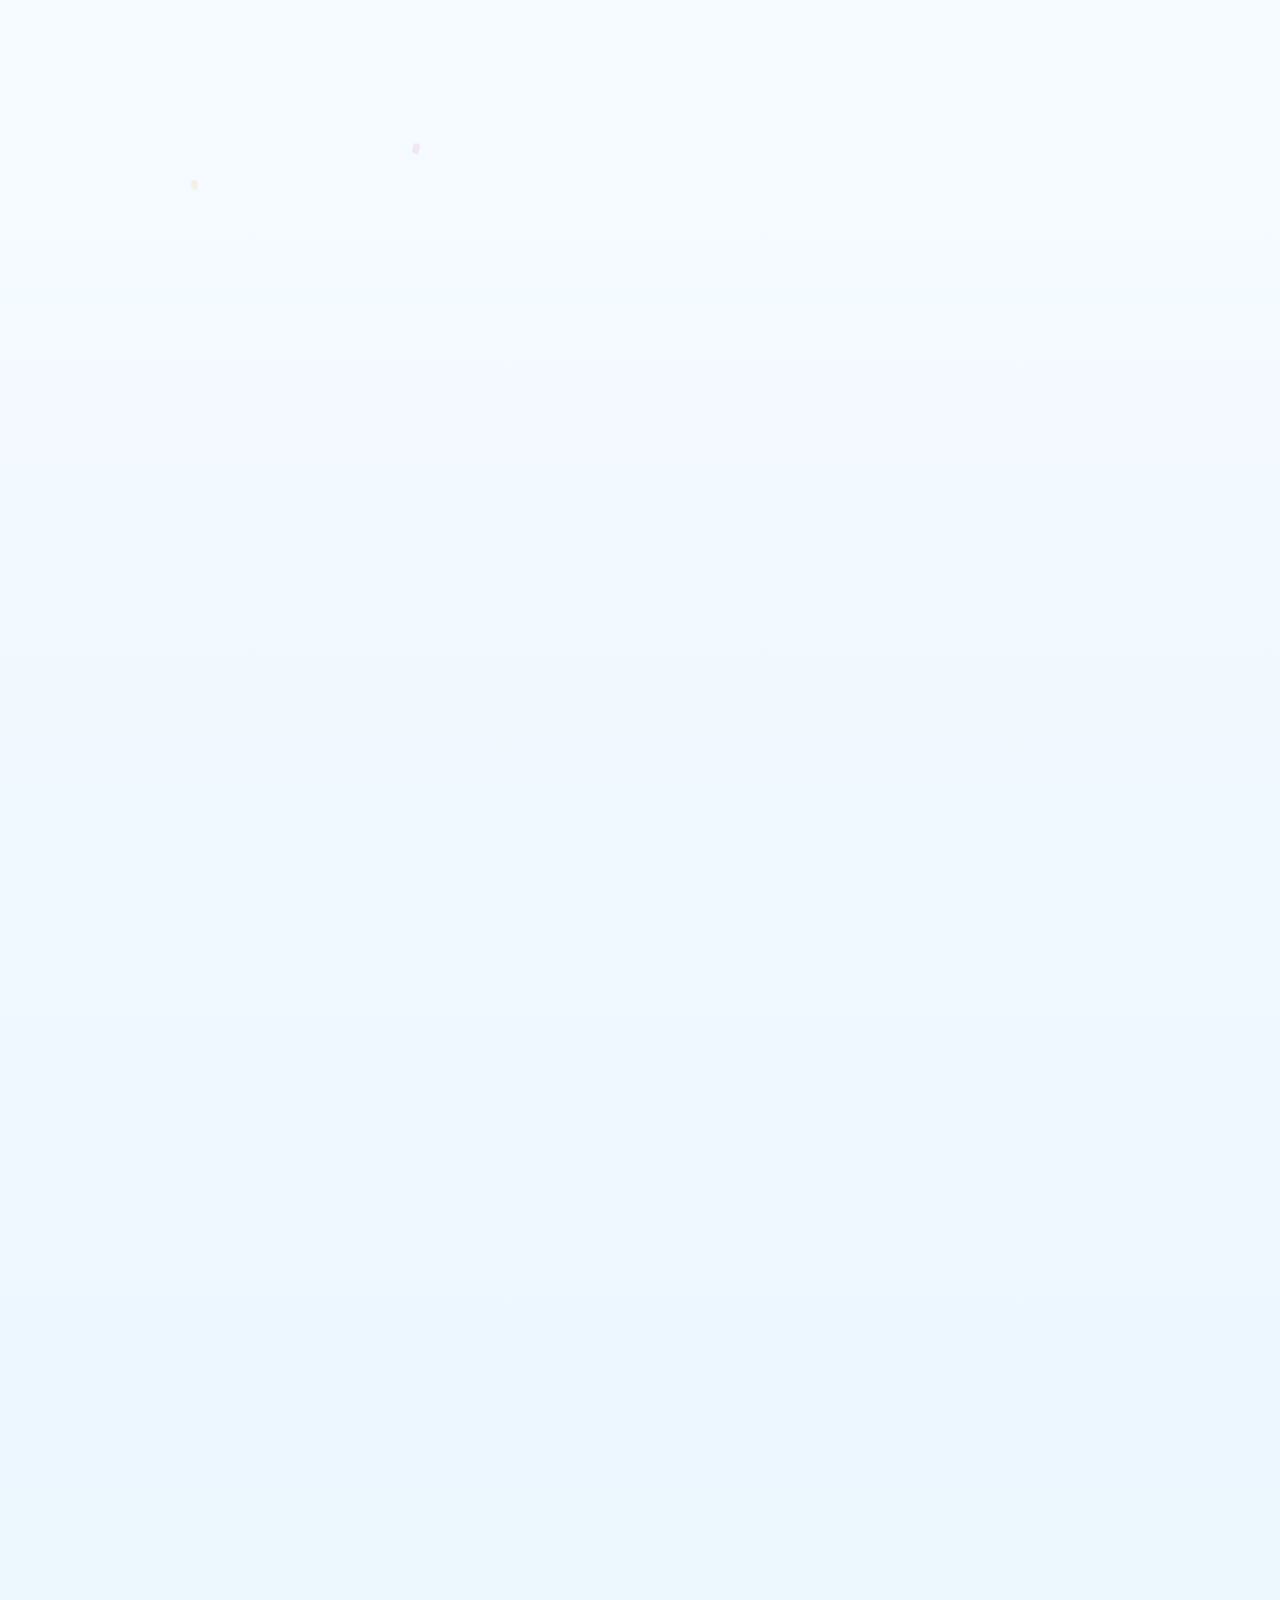
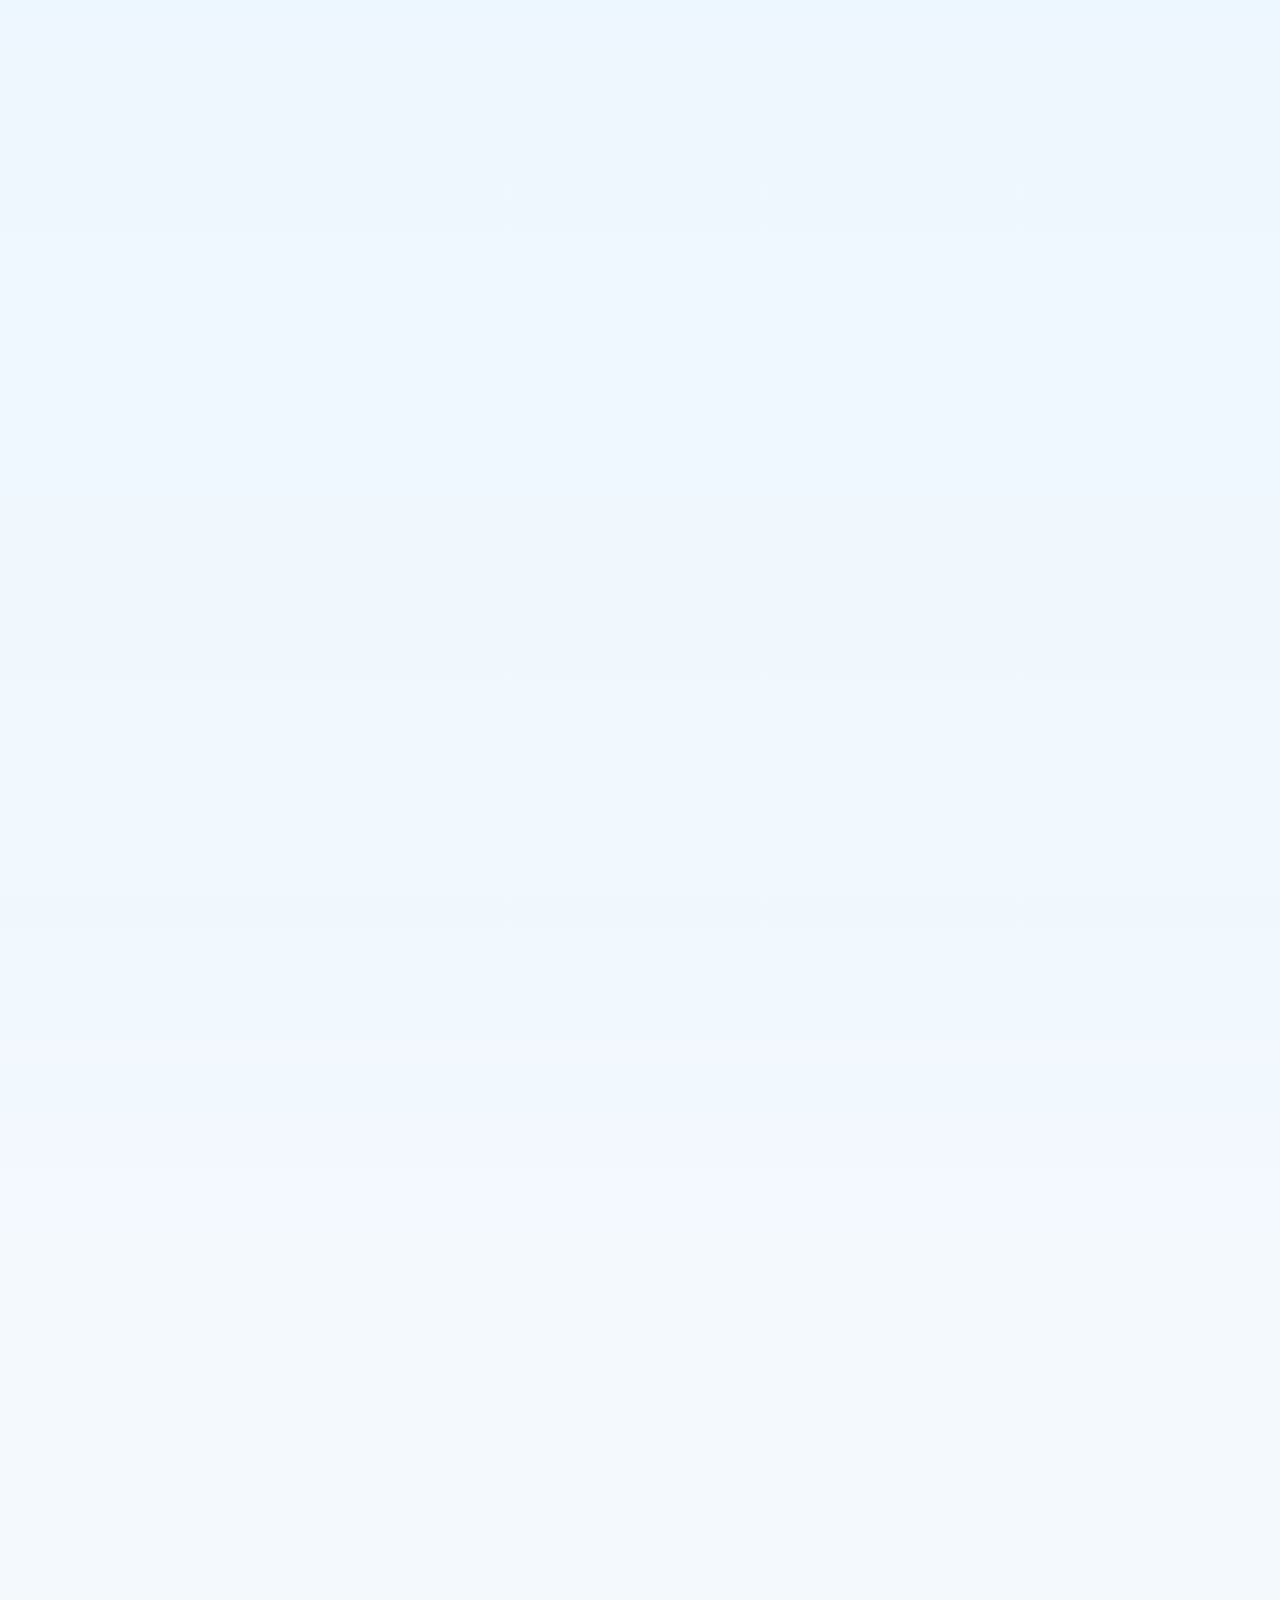
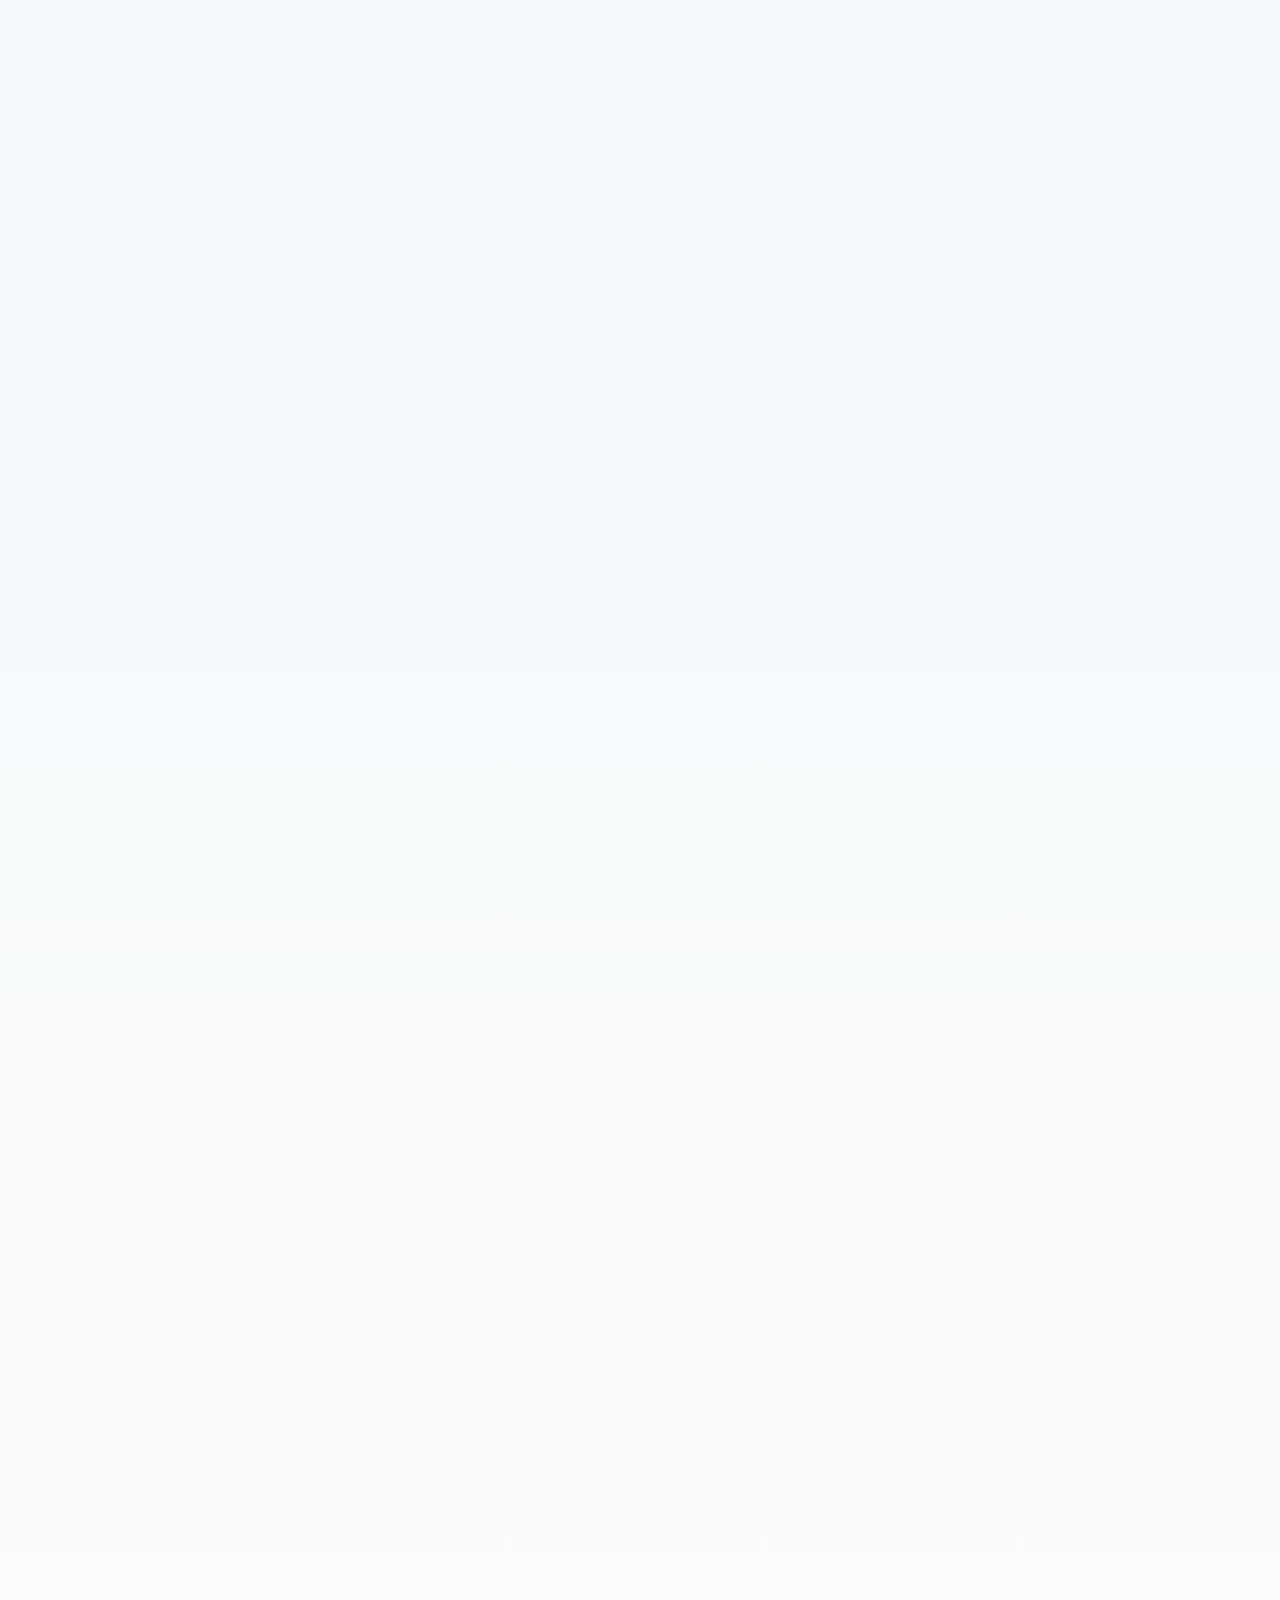
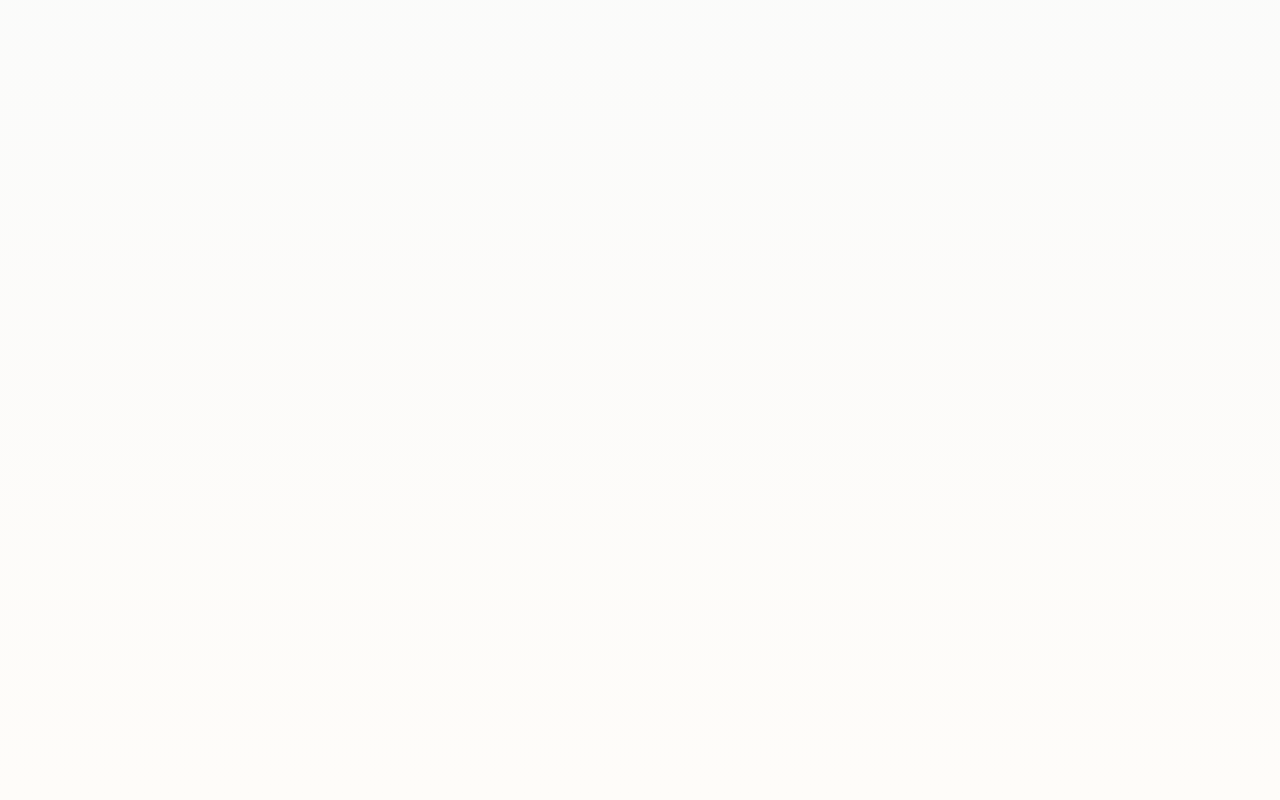
==== commit c9d408c8: "bugfix scroll" ====
--- a/Achu-Ammu-Wedding/index.html
+++ b/Achu-Ammu-Wedding/index.html
@@ -166,7 +166,10 @@
                 </div>
             </section>
 
-            <div class="scroll-prompt">Our Story Starts here</div>
+            <div class="scroll-prompt">
+                <span>Swipe to begin</span>
+                <i class="fas fa-chevron-down scroll-arrow"></i>
+            </div>
         </section>
     </main>
 
--- a/Achu-Ammu-Wedding/styles.css
+++ b/Achu-Ammu-Wedding/styles.css
@@ -1127,6 +1127,30 @@
     letter-spacing: 0.12em;
     text-transform: uppercase;
     color: var(--ink);
+    display: flex;
+    flex-direction: column;
+    align-items: center;
+    gap: 0.6rem;
+    box-shadow: 0 8px 24px rgba(120, 184, 255, 0.2);
+}
+
+.scroll-prompt span {
+    display: block;
+}
+
+.scroll-arrow {
+    font-size: 1.1rem;
+    color: var(--rose);
+    animation: bounceDown 2s infinite ease-in-out;
+}
+
+@keyframes bounceDown {
+    0%, 100% {
+        transform: translateY(0);
+    }
+    50% {
+        transform: translateY(8px);
+    }
 }
 
 .scroll-track {
